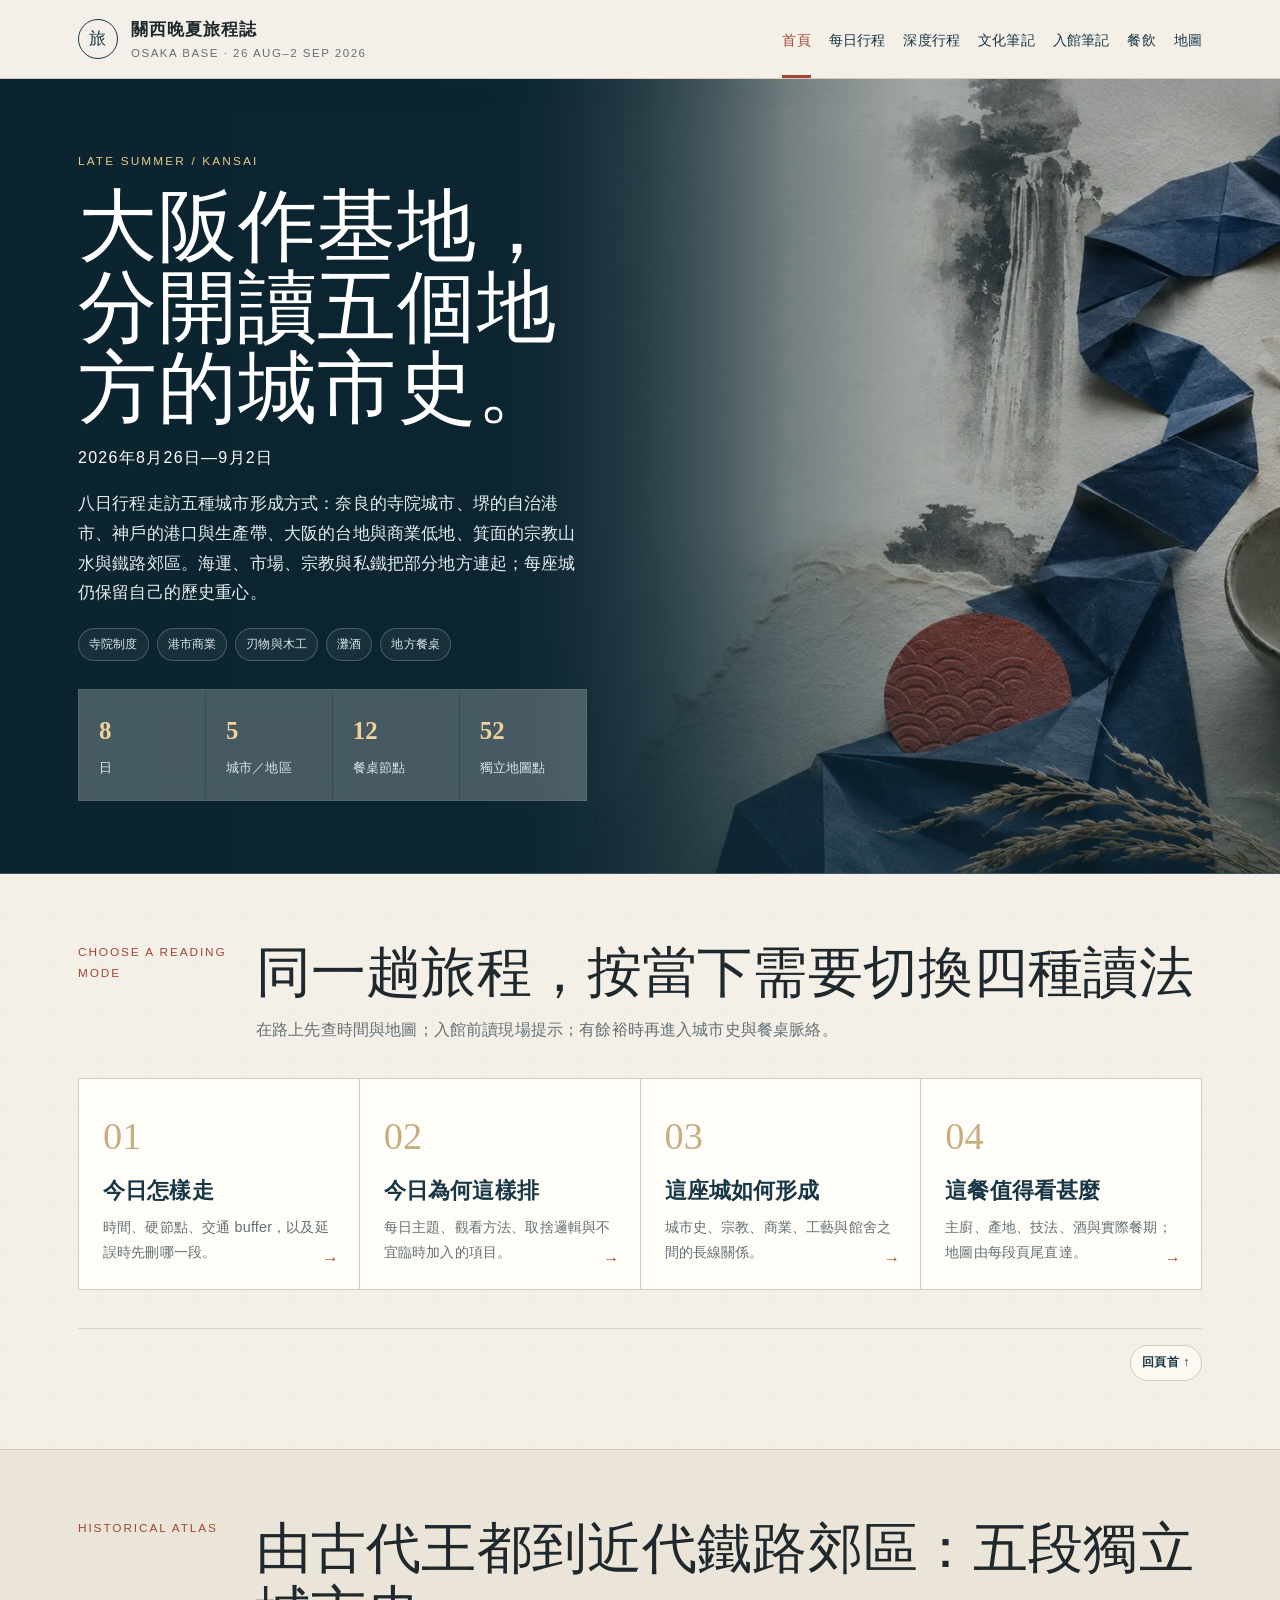
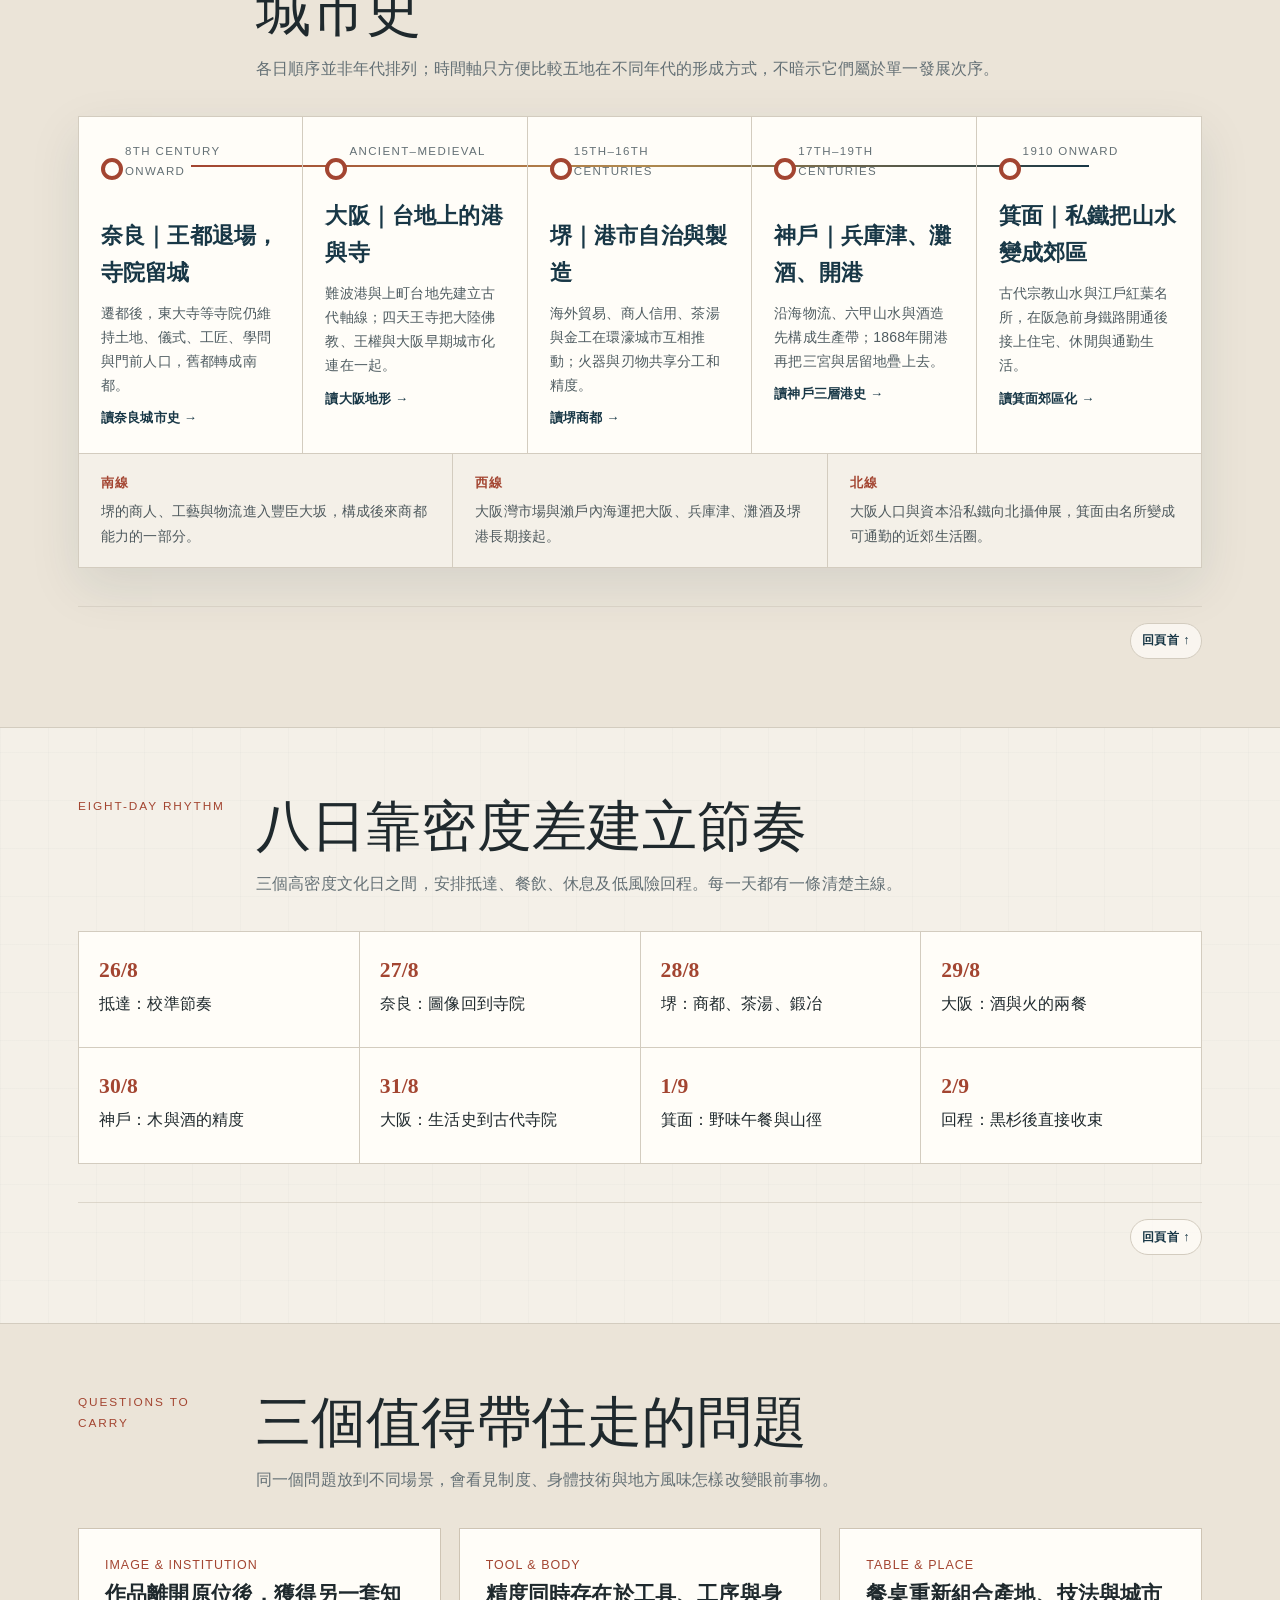
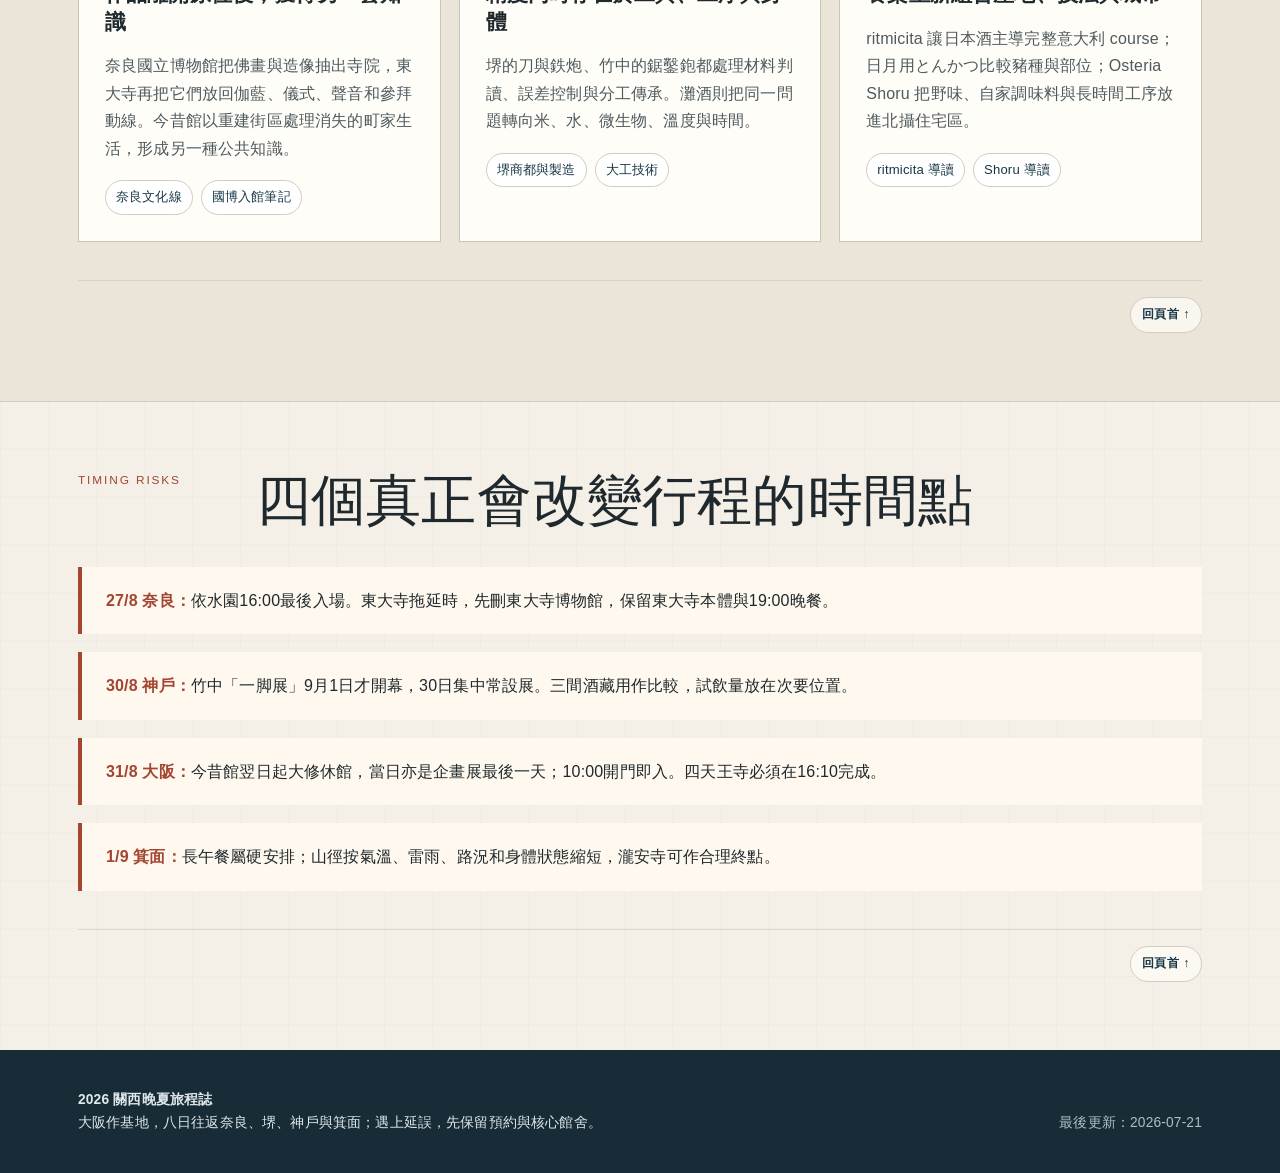
==== index.html @ 04b11076 "Add social preview and home screen icon [skip ci]" ====
<!doctype html>
<html lang="zh-Hant">
<head>
  <meta charset="utf-8">
  <meta name="viewport" content="width=device-width,initial-scale=1">
  <title>2026 關西晚夏旅程誌</title>
  <meta name="description" content="大阪作基地，分別閱讀奈良、堺、神戶、大阪與箕面的八日文化、入館與餐飲旅程誌。">
  <!-- social-meta:start -->
    <meta name="theme-color" content="#183746">
    <meta name="apple-mobile-web-app-title" content="關西晚夏">
    <meta name="apple-mobile-web-app-capable" content="yes">
    <link rel="apple-touch-icon" sizes="180x180" href="apple-touch-icon.png">
    <link rel="icon" type="image/png" href="apple-touch-icon.png">
    <link rel="manifest" href="manifest.webmanifest">
    <link rel="canonical" href="https://davetwchiu.github.io/kansai-late-summer-2026/">
    <meta property="og:type" content="website">
    <meta property="og:locale" content="zh_HK">
    <meta property="og:site_name" content="關西晚夏旅程誌">
    <meta property="og:title" content="2026 關西晚夏旅程誌">
    <meta property="og:description" content="大阪作基地，分別閱讀奈良、堺、神戶、大阪與箕面的八日文化、入館與餐飲旅程誌。">
    <meta property="og:url" content="https://davetwchiu.github.io/kansai-late-summer-2026/">
    <meta property="og:image" content="https://davetwchiu.github.io/kansai-late-summer-2026/assets/images/social-preview.png">
    <meta property="og:image:type" content="image/png">
    <meta property="og:image:width" content="1200">
    <meta property="og:image:height" content="630">
    <meta property="og:image:alt" content="2026 關西晚夏旅程誌">
    <meta name="twitter:card" content="summary_large_image">
    <meta name="twitter:title" content="2026 關西晚夏旅程誌">
    <meta name="twitter:description" content="大阪作基地，分別閱讀奈良、堺、神戶、大阪與箕面的八日文化、入館與餐飲旅程誌。">
    <meta name="twitter:image" content="https://davetwchiu.github.io/kansai-late-summer-2026/assets/images/social-preview.png">
    <!-- social-meta:end -->
  <link rel="stylesheet" href="assets/style.css">
  <script defer src="assets/site.js"></script>
</head>
<body>
<a class="skip-link" href="#main">跳到主要內容</a>
<header class="site-header"><div class="wrap header-row">
  <a class="brand" href="index.html"><span class="brand-mark">旅</span><span class="brand-copy"><strong>關西晚夏旅程誌</strong><span>Osaka base · 26 Aug–2 Sep 2026</span></span></a>
  <button class="nav-toggle" type="button" aria-expanded="false" aria-controls="primary-nav">選單</button>
  <nav id="primary-nav" class="nav" aria-label="主要導覽"><a aria-current="page" href="index.html">首頁</a><a href="daily.html">每日行程</a><a href="deep-itinerary.html">深度行程</a><a href="culture.html">文化筆記</a><a href="museums.html">入館筆記</a><a href="food.html">餐飲</a><a href="maps.html">地圖</a></nav>
</div></header>
<main id="main">
  <section class="hero">
    <figure class="hero-visual" aria-hidden="true"><img src="assets/images/hero-kansai-editorial.webp" alt=""></figure>
    <div class="wrap hero-grid"><div class="hero-copy">
      <div class="eyebrow">Late summer / Kansai</div>
      <h1>大阪作基地，<br>分開讀五個地方的城市史。</h1>
      <p class="date">2026年8月26日—9月2日</p>
      <p class="lede">八日行程走訪五種城市形成方式：奈良的寺院城市、堺的自治港市、神戶的港口與生產帶、大阪的台地與商業低地、箕面的宗教山水與鐵路郊區。海運、市場、宗教與私鐵把部分地方連起；每座城仍保留自己的歷史重心。</p>
      <div class="hero-route-note" aria-label="旅程主題"><span>寺院制度</span><span>港市商業</span><span>刃物與木工</span><span>灘酒</span><span>地方餐桌</span></div>
      <div class="stat-row"><div class="stat"><strong>8</strong><span>日</span></div><div class="stat"><strong>5</strong><span>城市／地區</span></div><div class="stat"><strong>12</strong><span>餐桌節點</span></div><div class="stat"><strong>52</strong><span>獨立地圖點</span></div></div>
    </div><div aria-hidden="true"></div></div>
  </section>

  <section class="section"><div class="wrap">
    <div class="section-heading"><div class="label">Choose a reading mode</div><div><h2>同一趟旅程，按當下需要切換四種讀法</h2><p>在路上先查時間與地圖；入館前讀現場提示；有餘裕時再進入城市史與餐桌脈絡。</p></div></div>
    <nav class="mode-nav" aria-label="網站使用模式">
      <a class="mode-card" href="daily.html"><span class="mode-no">01</span><strong>今日怎樣走</strong><span>時間、硬節點、交通 buffer，以及延誤時先刪哪一段。</span></a>
      <a class="mode-card" href="deep-itinerary.html"><span class="mode-no">02</span><strong>今日為何這樣排</strong><span>每日主題、觀看方法、取捨邏輯與不宜臨時加入的項目。</span></a>
      <a class="mode-card" href="culture.html"><span class="mode-no">03</span><strong>這座城如何形成</strong><span>城市史、宗教、商業、工藝與館舍之間的長線關係。</span></a>
      <a class="mode-card" href="food.html"><span class="mode-no">04</span><strong>這餐值得看甚麼</strong><span>主廚、產地、技法、酒與實際餐期；地圖由每段頁尾直達。</span></a>
    </nav>
  </div></section>

  <section class="section alt"><div class="wrap">
    <div class="section-heading"><div class="label">Historical atlas</div><div><h2>由古代王都到近代鐵路郊區：五段獨立城市史</h2><p>各日順序並非年代排列；時間軸只方便比較五地在不同年代的形成方式，不暗示它們屬於單一發展次序。</p></div></div>
    <div class="time-atlas">
      <div class="atlas-track">
        <article class="atlas-era"><div class="era-date">8th century onward</div><h3>奈良｜王都退場，寺院留城</h3><p>遷都後，東大寺等寺院仍維持土地、儀式、工匠、學問與門前人口，舊都轉成南都。</p><a href="culture.html#nara">讀奈良城市史 →</a></article>
        <article class="atlas-era"><div class="era-date">Ancient–medieval</div><h3>大阪｜台地上的港與寺</h3><p>難波港與上町台地先建立古代軸線；四天王寺把大陸佛教、王權與大阪早期城市化連在一起。</p><a href="culture.html#osaka">讀大阪地形 →</a></article>
        <article class="atlas-era"><div class="era-date">15th–16th centuries</div><h3>堺｜港市自治與製造</h3><p>海外貿易、商人信用、茶湯與金工在環濠城市互相推動；火器與刃物共享分工和精度。</p><a href="culture.html#sakai">讀堺商都 →</a></article>
        <article class="atlas-era"><div class="era-date">17th–19th centuries</div><h3>神戶｜兵庫津、灘酒、開港</h3><p>沿海物流、六甲山水與酒造先構成生產帶；1868年開港再把三宮與居留地疊上去。</p><a href="culture.html#kobe">讀神戶三層港史 →</a></article>
        <article class="atlas-era"><div class="era-date">1910 onward</div><h3>箕面｜私鐵把山水變成郊區</h3><p>古代宗教山水與江戶紅葉名所，在阪急前身鐵路開通後接上住宅、休閒與通勤生活。</p><a href="culture.html#minoh">讀箕面郊區化 →</a></article>
      </div>
      <div class="journey-bridge"><div><strong>南線</strong><span>堺的商人、工藝與物流進入豐臣大坂，構成後來商都能力的一部分。</span></div><div><strong>西線</strong><span>大阪灣市場與瀨戶內海運把大阪、兵庫津、灘酒及堺港長期接起。</span></div><div><strong>北線</strong><span>大阪人口與資本沿私鐵向北攝伸展，箕面由名所變成可通勤的近郊生活圈。</span></div></div>
    </div>
  </div></section>

  <section class="section"><div class="wrap">
    <div class="section-heading"><div class="label">Eight-day rhythm</div><div><h2>八日靠密度差建立節奏</h2><p>三個高密度文化日之間，安排抵達、餐飲、休息及低風險回程。每一天都有一條清楚主線。</p></div></div>
    <div class="storyline">
      <a href="deep-itinerary.html#arrival"><strong>26/8</strong><span>抵達：校準節奏</span></a>
      <a href="deep-itinerary.html#nara"><strong>27/8</strong><span>奈良：圖像回到寺院</span></a>
      <a href="deep-itinerary.html#sakai"><strong>28/8</strong><span>堺：商都、茶湯、鍛冶</span></a>
      <a href="deep-itinerary.html#food-day"><strong>29/8</strong><span>大阪：酒與火的兩餐</span></a>
      <a href="deep-itinerary.html#kobe"><strong>30/8</strong><span>神戶：木與酒的精度</span></a>
      <a href="deep-itinerary.html#osaka"><strong>31/8</strong><span>大阪：生活史到古代寺院</span></a>
      <a href="deep-itinerary.html#minoh"><strong>1/9</strong><span>箕面：野味午餐與山徑</span></a>
      <a href="deep-itinerary.html#departure"><strong>2/9</strong><span>回程：黒杉後直接收束</span></a>
    </div>
  </div></section>

  <section class="section alt"><div class="wrap"><div class="section-heading"><div class="label">Questions to carry</div><div><h2>三個值得帶住走的問題</h2><p>同一個問題放到不同場景，會看見制度、身體技術與地方風味怎樣改變眼前事物。</p></div></div><div class="grid-3">
    <article class="card"><div class="meta">Image & institution</div><h3>作品離開原位後，獲得另一套知識</h3><p>奈良國立博物館把佛畫與造像抽出寺院，東大寺再把它們放回伽藍、儀式、聲音和參拜動線。今昔館以重建街區處理消失的町家生活，形成另一種公共知識。</p><div class="contextual-links"><a href="culture.html#nara">奈良文化線</a><a href="museums.html#nara-museum">國博入館筆記</a></div></article>
    <article class="card"><div class="meta">Tool & body</div><h3>精度同時存在於工具、工序與身體</h3><p>堺的刀與鉄炮、竹中的鋸鑿鉋都處理材料判讀、誤差控制與分工傳承。灘酒則把同一問題轉向米、水、微生物、溫度與時間。</p><div class="contextual-links"><a href="culture.html#sakai">堺商都與製造</a><a href="culture.html#carpentry">大工技術</a></div></article>
    <article class="card"><div class="meta">Table & place</div><h3>餐桌重新組合產地、技法與城市</h3><p>ritmicita 讓日本酒主導完整意大利 course；日月用とんかつ比較豬種與部位；Osteria Shoru 把野味、自家調味料與長時間工序放進北攝住宅區。</p><div class="contextual-links"><a href="food.html#ritmicita">ritmicita 導讀</a><a href="food.html#shoru">Shoru 導讀</a></div></article>
  </div></div></section>

  <section class="section"><div class="wrap"><div class="section-heading"><div class="label">Timing risks</div><div><h2>四個真正會改變行程的時間點</h2></div></div>
    <div class="notice"><strong>27/8 奈良：</strong>依水園16:00最後入場。東大寺拖延時，先刪東大寺博物館，保留東大寺本體與19:00晚餐。</div>
    <div class="notice"><strong>30/8 神戶：</strong>竹中「一脚展」9月1日才開幕，30日集中常設展。三間酒藏用作比較，試飲量放在次要位置。</div>
    <div class="notice"><strong>31/8 大阪：</strong>今昔館翌日起大修休館，當日亦是企畫展最後一天；10:00開門即入。四天王寺必須在16:10完成。</div>
    <div class="notice"><strong>1/9 箕面：</strong>長午餐屬硬安排；山徑按氣溫、雷雨、路況和身體狀態縮短，瀧安寺可作合理終點。</div>
  </div></section>
</main>
<footer class="footer"><div class="wrap footer-grid"><div><strong>2026 關西晚夏旅程誌</strong><br>大阪作基地，八日往返奈良、堺、神戶與箕面；遇上延誤，先保留預約與核心館舍。</div><div class="updated">最後更新：2026-07-21</div></div></footer>
<nav class="mobile-tools" aria-label="手機捷徑"><a href="daily.html">每日</a><a href="deep-itinerary.html">深度</a><a href="maps.html">地圖</a><a href="food.html">餐飲</a></nav>
</body>
</html>
---- assets/style.css ----
:root{
  --paper:#f4f0e8;
  --paper-2:#ebe4d8;
  --card:#fffdf8;
  --ink:#1f292d;
  --muted:#647075;
  --line:#d3ccbf;
  --navy:#183746;
  --navy-2:#28566a;
  --vermilion:#a34531;
  --gold:#b28b4f;
  --sage:#657964;
  --shadow:0 18px 48px rgba(24,55,70,.10);
  --max:1180px;
  --serif:Georgia,"Noto Serif TC","Source Han Serif TC","Songti TC",serif;
  --sans:"Noto Sans TC","Source Han Sans TC","PingFang TC","Microsoft JhengHei",sans-serif;
}
*{box-sizing:border-box}
html{scroll-behavior:smooth}
body{margin:0;background:var(--paper);color:var(--ink);font-family:var(--sans);line-height:1.72;letter-spacing:.01em}
body::before{content:"";position:fixed;inset:0;pointer-events:none;opacity:.22;background-image:linear-gradient(rgba(24,55,70,.035) 1px,transparent 1px),linear-gradient(90deg,rgba(24,55,70,.035) 1px,transparent 1px);background-size:48px 48px;mask-image:linear-gradient(to bottom,black,transparent 72%)}
a{color:var(--navy);text-decoration-thickness:.07em;text-underline-offset:.22em}
a:hover{color:var(--vermilion)}
img,svg{max-width:100%;display:block}
button,input,select{font:inherit}
.wrap{max-width:var(--max);margin:0 auto;padding:0 28px}
.skip-link{position:absolute;left:-9999px;top:0}.skip-link:focus{left:16px;top:16px;background:white;padding:10px 14px;z-index:1000;border:2px solid var(--navy)}
.site-header{position:sticky;top:0;z-index:50;background:rgba(244,240,232,.94);backdrop-filter:blur(14px);border-bottom:1px solid var(--line)}
.header-row{min-height:78px;display:flex;align-items:center;justify-content:space-between;gap:24px}
.brand{display:flex;align-items:center;gap:13px;text-decoration:none;color:var(--ink)}
.brand-mark{width:40px;height:40px;border:1px solid var(--navy);border-radius:50%;display:grid;place-items:center;color:var(--navy);font-family:var(--serif);font-size:1.05rem}
.brand-copy strong{display:block;font-family:var(--serif);font-size:1.06rem;letter-spacing:.06em}.brand-copy span{display:block;font-size:.72rem;color:var(--muted);letter-spacing:.13em;text-transform:uppercase}
.nav-toggle{display:none;border:1px solid var(--line);background:var(--card);padding:8px 11px;border-radius:999px;color:var(--navy)}
.nav{display:flex;align-items:center;gap:18px;font-size:.9rem}.nav a{text-decoration:none;padding:28px 0 22px;border-bottom:3px solid transparent}.nav a[aria-current="page"]{color:var(--vermilion);border-color:var(--vermilion)}
.hero{position:relative;overflow:hidden;background:linear-gradient(125deg,var(--navy),var(--navy-2));color:white;border-bottom:1px solid rgba(255,255,255,.18)}
.hero-grid{display:grid;grid-template-columns:minmax(0,1.1fr) minmax(380px,.9fr);gap:42px;align-items:center;min-height:580px;padding-top:72px;padding-bottom:72px}
.eyebrow{font-size:.74rem;letter-spacing:.18em;text-transform:uppercase;color:#e7c88c}.hero h1,.page-hero h1{font-family:var(--serif);font-size:clamp(3.4rem,7.5vw,6.8rem);font-weight:500;line-height:1.02;letter-spacing:.01em;margin:.18em 0}.hero .lede{max-width:710px;font-size:1.1rem;color:#e6eef1}.hero .date{font-size:1rem;color:white;letter-spacing:.08em}.hero-art{position:relative;min-height:430px}.hero-art svg{width:100%;height:100%;filter:drop-shadow(0 26px 28px rgba(0,0,0,.15))}.hero-note{position:absolute;right:8px;bottom:4px;color:#dce7ea;font-size:.78rem;letter-spacing:.08em}
.page-hero{background:linear-gradient(120deg,var(--navy),#244b5c);color:white;padding:78px 0 58px;position:relative;overflow:hidden}.page-hero::after{content:"";position:absolute;width:520px;height:520px;border:1px solid rgba(255,255,255,.12);border-radius:50%;right:-190px;top:-310px;box-shadow:0 0 0 78px rgba(255,255,255,.035),0 0 0 160px rgba(255,255,255,.018)}.page-hero h1{font-size:clamp(3rem,6vw,5.4rem)}.page-hero p{max-width:760px;color:#e5edef;font-size:1.08rem}
.section{padding:68px 0;position:relative}.section+.section{border-top:1px solid var(--line)}.section.alt{background:var(--paper-2)}
.back-to-top{display:flex;justify-content:flex-end;margin:38px 0 0;padding-top:16px;border-top:1px solid rgba(211,204,191,.72)}.back-to-top a{display:inline-flex;align-items:center;min-height:36px;padding:5px 11px;border:1px solid var(--line);border-radius:999px;background:rgba(255,253,248,.72);font-size:.78rem;font-weight:700;letter-spacing:.04em;text-decoration:none}.back-to-top a:hover{background:var(--navy);border-color:var(--navy);color:#fff}
.section-heading{display:grid;grid-template-columns:150px 1fr;gap:28px;align-items:start;margin-bottom:34px}.section-heading .label{color:var(--vermilion);font-size:.74rem;letter-spacing:.16em;text-transform:uppercase}.section-heading h2{font-family:var(--serif);font-weight:500;font-size:clamp(2rem,4.3vw,3.5rem);line-height:1.14;margin:0}.section-heading p{max-width:760px;margin:.7em 0 0;color:var(--muted)}
.grid-3{display:grid;grid-template-columns:repeat(3,1fr);gap:18px}.grid-2{display:grid;grid-template-columns:repeat(2,1fr);gap:18px}
.card{background:var(--card);border:1px solid var(--line);padding:26px;box-shadow:0 1px 0 rgba(255,255,255,.7) inset}.card h3{font-family:var(--serif);font-size:1.34rem;font-weight:600;line-height:1.3;margin:.2em 0 .55em}.card p{color:#4e5a5e}.meta{font-size:.78rem;color:var(--vermilion);letter-spacing:.08em;text-transform:uppercase}.more{display:inline-flex;align-items:center;gap:8px;margin-top:8px;font-weight:700;text-decoration:none}.more::after{content:"→"}
.stat-row{display:grid;grid-template-columns:repeat(4,1fr);gap:1px;background:var(--line);border:1px solid var(--line);margin-top:28px}.stat{background:var(--card);padding:20px}.stat strong{display:block;font-family:var(--serif);font-size:1.55rem;color:var(--navy)}.stat span{font-size:.82rem;color:var(--muted)}
.notice{border-left:4px solid var(--vermilion);background:#fff8ee;padding:20px 24px;margin:18px 0}.notice strong{color:var(--vermilion)}.notice.sage{border-color:var(--sage);background:#f2f6ef}.notice.sage strong{color:var(--sage)}
.route-board{background:rgba(255,255,255,.08);border:1px solid rgba(255,255,255,.17);border-radius:24px;padding:22px}.route-board .route-date{display:flex;align-items:center;justify-content:space-between;color:#d9e6e9;font-size:.84rem}.route-line{position:relative;margin:28px 10px 8px;padding-left:28px}.route-line::before{content:"";position:absolute;left:7px;top:7px;bottom:10px;width:2px;background:linear-gradient(#e7c88c,#dfeaed)}.route-stop{position:relative;padding:0 0 22px 18px}.route-stop::before{content:"";position:absolute;left:-27px;top:.42em;width:11px;height:11px;border-radius:50%;background:#e7c88c;border:3px solid var(--navy-2)}.route-stop strong{display:block;font-size:.96rem}.route-stop span{font-size:.78rem;color:#d6e2e6}
.quick-nav{display:flex;flex-wrap:wrap;gap:10px;margin:28px 0}.quick-nav a{border:1px solid var(--line);background:var(--card);padding:7px 12px;border-radius:999px;text-decoration:none;font-size:.86rem}
.timeline{display:grid;gap:18px}.day-card{scroll-margin-top:110px;display:grid;grid-template-columns:132px minmax(0,1fr) 250px;gap:24px;background:var(--card);border:1px solid var(--line);padding:26px}.datebox{font-family:var(--serif);font-size:1.62rem;color:var(--navy);line-height:1.16}.datebox small{font-family:var(--sans);font-size:.73rem;color:var(--muted);letter-spacing:.12em;text-transform:uppercase}.day-card h2{font-family:var(--serif);font-size:1.45rem;margin:0 0 6px}.day-card .summary{color:var(--muted);margin:0 0 15px}.schedule{width:100%;border-collapse:collapse}.schedule td{padding:8px 0;border-bottom:1px solid #e5dfd4;vertical-align:top}.schedule tr:last-child td{border-bottom:0}.schedule td:first-child{width:110px;font-weight:700;color:var(--navy);white-space:nowrap}.day-aside{border-left:1px solid var(--line);padding-left:22px;font-size:.9rem;color:var(--muted)}.day-aside h3{font-size:.93rem;color:var(--ink);margin:0 0 7px}.day-aside ul{margin:0;padding-left:1.15rem}.chip{display:inline-block;border:1px solid var(--line);background:white;padding:3px 9px;border-radius:999px;font-size:.76rem;margin:2px 4px 2px 0}.chip.core{border-color:#9ab0ba;color:var(--navy)}.chip.cut{border-color:#d7b4a8;color:var(--vermilion)}.chip.food{border-color:#cdb98e;color:#7a5b25}
.schedule .context-link{font-weight:650;text-decoration-color:rgba(27,65,80,.38);text-decoration-thickness:.08em}.schedule .context-link::after{display:inline-block;margin-left:.35em;color:var(--muted);font-size:.72em;text-decoration:none}.schedule .museum-link::after{content:"入館"}.schedule .food-link::after{content:"餐飲"}.schedule .culture-link::after{content:"文化"}.schedule .map-link::after{content:"地圖"}.schedule .context-link:hover{color:var(--vermilion);text-decoration-color:currentColor}
.essay{max-width:930px;margin:0 auto 58px;scroll-margin-top:110px}.essay .kicker{color:var(--vermilion);font-size:.77rem;letter-spacing:.14em;text-transform:uppercase}.essay h2{font-family:var(--serif);font-size:clamp(2rem,4vw,3.15rem);line-height:1.2;font-weight:500;margin:.2em 0 .55em}.essay h3{font-size:1.1rem;margin:1.8em 0 .4em}.essay p{font-size:1.01rem}.pullquote{font-family:var(--serif);font-size:1.55rem;line-height:1.5;color:var(--navy);border-left:3px solid var(--gold);padding-left:20px;margin:30px 0}
.museum-grid{display:grid;grid-template-columns:repeat(2,1fr);gap:18px}.museum-card{scroll-margin-top:110px;background:var(--card);border:1px solid var(--line);padding:26px}.museum-card h2{font-family:var(--serif);font-size:1.5rem;margin:.15em 0 .35em}.museum-card .hours{font-size:.83rem;color:var(--muted);border-top:1px solid var(--line);padding-top:13px;margin-top:16px}.focus-list{display:grid;grid-template-columns:90px 1fr;gap:8px 16px;margin-top:16px}.focus-list dt{font-weight:700;color:var(--navy)}.focus-list dd{margin:0;color:#4e595d}.source-links{margin-top:16px;font-size:.84rem}.source-links a{margin-right:12px}
.table-wrap{overflow-x:auto}.table{width:100%;border-collapse:collapse;background:var(--card);border:1px solid var(--line);min-width:780px}.table th,.table td{text-align:left;vertical-align:top;padding:14px 16px;border-bottom:1px solid var(--line)}.table th{background:#e9e3d8;color:var(--navy);font-size:.86rem}.table tr:last-child td{border-bottom:0}.table td:first-child{white-space:nowrap}
.food-card{display:grid;grid-template-columns:150px minmax(0,1fr) 250px;gap:24px;background:var(--card);border:1px solid var(--line);padding:24px;scroll-margin-top:110px}.food-card+.food-card{margin-top:14px}.food-time{font-family:var(--serif);font-size:1.28rem;color:var(--navy)}.food-card h2{font-family:var(--serif);font-size:1.4rem;margin:0 0 6px}.food-card .address{font-size:.86rem;color:var(--muted)}.food-note{font-size:.9rem;color:var(--muted);border-left:1px solid var(--line);padding-left:20px}
.map-grid{display:grid;grid-template-columns:repeat(2,1fr);gap:18px}.map-card{background:var(--card);border:1px solid var(--line);padding:24px;scroll-margin-top:110px}.map-card h2{font-family:var(--serif);font-size:1.45rem;margin:.1em 0 .5em}.route-steps{counter-reset:step;list-style:none;padding:0;margin:20px 0}.route-steps li{counter-increment:step;position:relative;padding:0 0 18px 40px}.route-steps li::before{content:counter(step);position:absolute;left:0;top:0;width:25px;height:25px;border-radius:50%;background:var(--navy);color:white;display:grid;place-items:center;font-size:.75rem}.route-steps li:not(:last-child)::after{content:"";position:absolute;left:12px;top:25px;bottom:0;border-left:1px dashed var(--gold)}.map-actions{display:flex;flex-wrap:wrap;gap:8px}.button{display:inline-flex;align-items:center;justify-content:center;gap:8px;border:1px solid var(--navy);background:var(--navy);color:white!important;text-decoration:none;padding:9px 13px;border-radius:999px;font-size:.84rem;font-weight:700}.button.secondary{background:transparent;color:var(--navy)!important}.button:hover{background:var(--vermilion);border-color:var(--vermilion);color:white!important}
.checklist{display:grid;grid-template-columns:repeat(3,1fr);gap:14px}.check-item{background:var(--card);border:1px solid var(--line);padding:18px}.check-item strong{display:block;color:var(--navy)}
.footer{background:#172c37;color:#dfe8eb;padding:38px 0;font-size:.86rem}.footer-grid{display:flex;justify-content:space-between;gap:24px;align-items:flex-end}.footer a{color:white}.footer .updated{color:#aebfc5}
.mobile-tools{display:none}
@media(max-width:980px){.hero-grid{grid-template-columns:1fr;min-height:0}.hero-art{min-height:300px}.grid-3,.museum-grid,.map-grid{grid-template-columns:1fr}.day-card,.food-card{grid-template-columns:115px 1fr}.day-aside,.food-note{grid-column:2;border-left:0;border-top:1px solid var(--line);padding:15px 0 0}.stat-row{grid-template-columns:repeat(2,1fr)}}
@media(max-width:760px){.wrap{padding:0 19px}.header-row{min-height:68px}.nav-toggle{display:block}.nav{display:none;position:absolute;left:0;right:0;top:68px;background:var(--paper);border-bottom:1px solid var(--line);padding:14px 19px;box-shadow:var(--shadow)}.nav.open{display:grid;grid-template-columns:repeat(2,1fr);gap:6px 16px}.nav a{padding:8px 0;border-bottom:1px solid var(--line)}.brand-copy span{display:none}.hero-grid{padding-top:54px;padding-bottom:54px}.hero h1,.page-hero h1{font-size:clamp(2.8rem,15vw,4.5rem)}.page-hero{padding:58px 0 42px}.section{padding:50px 0}.section-heading{grid-template-columns:1fr;gap:8px}.grid-2,.checklist{grid-template-columns:1fr}.day-card,.food-card{grid-template-columns:1fr;padding:21px}.day-aside,.food-note{grid-column:auto}.schedule td:first-child{width:92px}.focus-list{grid-template-columns:74px 1fr}.footer-grid{display:block}.mobile-tools{display:flex;position:fixed;left:12px;right:12px;bottom:12px;z-index:40;background:rgba(255,253,248,.95);backdrop-filter:blur(10px);border:1px solid var(--line);border-radius:999px;box-shadow:var(--shadow);overflow:hidden}.mobile-tools a{flex:1;text-align:center;padding:10px 4px;text-decoration:none;font-size:.75rem}.footer{padding-bottom:82px}}
@media print{.site-header,.mobile-tools,.map-actions,.footer{display:none}.hero,.page-hero{background:white;color:black;padding:20px 0}.hero .lede,.page-hero p{color:black}.section{padding:28px 0}.card,.day-card,.museum-card,.food-card,.map-card{break-inside:avoid;box-shadow:none}.wrap{max-width:none}}
@media print{.back-to-top{display:none}}

/* Content-depth system */
.slim-section{padding:28px 0 0}.slim-section+.section{border-top:0}
.connect-grid{display:grid;grid-template-columns:repeat(4,1fr);gap:14px}.connect-card{background:var(--card);border:1px solid var(--line);padding:24px;position:relative}.connect-card>span{font-family:var(--serif);font-size:2.2rem;color:#c8b692}.connect-card h3{font-family:var(--serif);font-size:1.35rem;margin:.2rem 0}.connect-card p{color:var(--muted)}.connect-card a{font-weight:700;text-decoration:none}
.storyline{display:grid;grid-template-columns:repeat(4,1fr);border:1px solid var(--line);background:var(--line);gap:1px}.storyline a{background:var(--card);padding:20px;text-decoration:none;min-height:115px}.storyline strong{display:block;font-family:var(--serif);font-size:1.35rem;color:var(--vermilion)}.storyline span{color:var(--ink)}
.contextual-links,.day-links{display:flex;flex-wrap:wrap;gap:8px;margin-top:18px}.contextual-links a,.day-links a{display:inline-flex;border:1px solid var(--line);background:#fff;padding:5px 10px;border-radius:999px;text-decoration:none;font-size:.82rem}.day-links{margin-top:12px}.day-links a:first-child{background:var(--navy);border-color:var(--navy);color:#fff}
.deep-day{padding:70px 0;border-top:1px solid var(--line);scroll-margin-top:100px}.deep-day.alt{background:var(--paper-2)}.deep-day>.wrap{display:grid;grid-template-columns:150px minmax(0,900px);gap:44px}.deep-day aside{border-right:1px solid var(--line);padding-right:22px}.deep-date{font-family:var(--serif);font-size:2rem;color:var(--navy)}.deep-place{color:var(--vermilion);margin:.3rem 0 1rem}.deep-day article h2{font-family:var(--serif);font-size:clamp(2rem,4vw,3.1rem);line-height:1.15;font-weight:500;margin:.15em 0 .65em}.deep-day article p{font-size:1.02rem}.interpret-box{background:#fff8ee;border-left:4px solid var(--vermilion);padding:18px 22px;margin:26px 0}.decision-grid{display:grid;grid-template-columns:repeat(3,1fr);gap:1px;background:var(--line);border:1px solid var(--line);margin:26px 0}.decision-grid>div{background:var(--card);padding:16px}.decision-grid strong,.decision-grid span{display:block}.decision-grid strong{color:var(--vermilion);font-size:.8rem;text-transform:uppercase;letter-spacing:.08em}.decision-grid span{margin-top:6px}
.culture-depth{padding-bottom:46px;border-bottom:1px solid var(--line)}.culture-depth:last-child{border-bottom:0}.culture-depth h3{font-family:var(--serif);font-size:1.35rem;color:var(--navy)}
.museum-feature{scroll-margin-top:100px;background:var(--card);border:1px solid var(--line);padding:30px;margin:0 0 22px}.museum-head{display:grid;grid-template-columns:minmax(0,1fr) 270px;gap:30px;align-items:start}.museum-head h2{font-family:var(--serif);font-size:2.25rem;margin:.15em 0 .3em}.museum-role{border-left:3px solid var(--gold);padding-left:18px}.museum-role strong,.museum-role span{display:block}.museum-role strong{color:var(--vermilion);font-size:.78rem;text-transform:uppercase;letter-spacing:.1em}.museum-role span{margin-top:6px}.visit-script{display:grid;grid-template-columns:repeat(3,1fr);gap:16px;margin:26px 0}.visit-script section{background:var(--paper);border:1px solid var(--line);padding:18px}.visit-script h3{font-family:var(--serif);font-size:1.15rem;margin:0 0 .5em}.visit-script p{font-size:.93rem;color:#4e595d}.compare-table{display:grid;grid-template-columns:repeat(3,1fr);gap:1px;background:var(--line);border:1px solid var(--line);margin:24px 0}.compare-table>div{background:var(--paper);padding:20px}.compare-table strong,.compare-table span,.compare-table a{display:block}.compare-table strong{font-family:var(--serif);font-size:1.3rem}.compare-table span{margin:8px 0;color:#4e595d}.compact-grid{margin:22px 0}
.orientation-grid{display:grid;grid-template-columns:repeat(3,1fr);gap:1px;background:var(--line);border:1px solid var(--line);margin:26px 0}.orientation-grid>div{background:#fffaf1;padding:20px}.orientation-grid strong{display:block;color:var(--vermilion);font-size:.8rem;letter-spacing:.08em}.orientation-grid p{margin:.55em 0 0;font-size:.93rem;color:#455257}.brewery-deep-grid{display:grid;grid-template-columns:repeat(3,1fr);gap:14px;margin:26px 0}.brewery-deep-grid>div{background:var(--paper);border:1px solid var(--line);padding:22px}.brewery-deep-grid h3{font-family:var(--serif);font-size:1.35rem;line-height:1.3;margin:.3em 0 .55em}.brewery-deep-grid p{font-size:.92rem;color:#4e595d}.brewery-deep-grid a{font-size:.84rem;font-weight:700}.source-links{font-size:.85rem}
.meal-functions{display:grid;grid-template-columns:repeat(4,1fr);gap:1px;background:var(--line);border:1px solid var(--line);margin-bottom:26px}.meal-functions>div{background:var(--card);padding:20px}.meal-functions strong,.meal-functions span{display:block}.meal-functions strong{font-family:var(--serif);font-size:1.25rem;color:var(--navy)}.meal-functions span{font-size:.9rem;color:var(--muted);margin-top:5px}.food-feature{display:grid;grid-template-columns:90px minmax(0,1fr);gap:26px;background:var(--card);border:1px solid var(--line);padding:30px;margin:24px 0;scroll-margin-top:100px}.food-index-num{font-family:var(--serif);font-size:2.8rem;color:#c8b692}.food-feature h2{font-family:var(--serif);font-size:2.35rem;margin:.15em 0}.table-reading{display:grid;grid-template-columns:130px 1fr;gap:18px;border-top:1px solid var(--line);border-bottom:1px solid var(--line);padding:18px 0;margin-top:22px}.table-reading strong{color:var(--vermilion)}.food-list-deep{margin-top:24px}.food-list-deep article{display:grid;grid-template-columns:150px minmax(0,1fr);gap:25px;background:var(--card);border:1px solid var(--line);padding:24px;margin-top:12px;scroll-margin-top:100px}.food-list-deep h2{font-family:var(--serif);font-size:1.55rem;margin:0 0 .4em}.food-list-deep p{margin:.45em 0}.food-list-deep .food-time{font-family:var(--serif);color:var(--navy);font-size:1.15rem}
@media(max-width:980px){.connect-grid,.storyline{grid-template-columns:repeat(2,1fr)}.deep-day>.wrap{grid-template-columns:110px 1fr;gap:24px}.visit-script,.compare-table,.meal-functions,.orientation-grid,.brewery-deep-grid{grid-template-columns:1fr 1fr}.museum-head{grid-template-columns:1fr}.museum-role{border-left:0;border-top:1px solid var(--line);padding:14px 0 0}.decision-grid{grid-template-columns:1fr}}
@media(max-width:720px){.connect-grid,.storyline,.visit-script,.compare-table,.meal-functions,.orientation-grid,.brewery-deep-grid{grid-template-columns:1fr}.deep-day>.wrap{display:block}.deep-day aside{border-right:0;border-bottom:1px solid var(--line);padding:0 0 14px;margin-bottom:22px;display:flex;align-items:center;gap:14px}.deep-date{font-size:1.5rem}.deep-place{margin:0}.museum-feature{padding:22px}.museum-head h2{font-size:1.85rem}.food-feature,.food-list-deep article{grid-template-columns:1fr}.food-index-num{font-size:2rem}.table-reading{grid-template-columns:1fr}.nav{gap:10px;font-size:.82rem}}

/* Editorial visual system v2 */
body{background-color:var(--paper);background-image:radial-gradient(circle at 15% 8%,rgba(178,139,79,.07),transparent 25rem),linear-gradient(rgba(24,55,70,.018) 1px,transparent 1px),linear-gradient(90deg,rgba(24,55,70,.018) 1px,transparent 1px);background-size:auto,48px 48px,48px 48px}
body::before{display:none}
.site-header{box-shadow:0 8px 30px rgba(24,55,70,.04)}
.hero{min-height:660px;background:#102f3d}
.hero::before{content:"";position:absolute;inset:0;background:linear-gradient(90deg,rgba(11,36,47,.98) 0%,rgba(11,36,47,.88) 42%,rgba(11,36,47,.15) 72%,rgba(11,36,47,.2) 100%);z-index:1}
.hero-grid{position:relative;z-index:2;grid-template-columns:minmax(0,.94fr) minmax(420px,1.06fr);min-height:660px}
.hero-copy{position:relative;z-index:2}
.hero-visual{position:absolute;inset:0 0 0 38%;margin:0;overflow:hidden}
.hero-visual img{width:100%;height:100%;object-fit:cover;object-position:center}
.hero-visual::after{content:"";position:absolute;inset:0;background:linear-gradient(90deg,#102f3d 0%,rgba(16,47,61,.25) 38%,rgba(16,47,61,.08) 100%),linear-gradient(0deg,rgba(16,47,61,.42),transparent 45%)}
.hero h1{font-size:clamp(3.35rem,6.2vw,6.4rem);max-width:820px}
.hero .lede{font-size:1.08rem;max-width:760px}
.hero .stat-row{max-width:710px;background:rgba(255,255,255,.18);border-color:rgba(255,255,255,.15)}
.hero .stat{background:rgba(255,255,255,.08);backdrop-filter:blur(8px)}
.hero .stat strong{color:#f1d29b}.hero .stat span{color:#dbe7e9}
.hero-route-note{display:flex;flex-wrap:wrap;gap:8px;margin-top:20px}.hero-route-note span{border:1px solid rgba(255,255,255,.22);border-radius:999px;padding:5px 10px;font-size:.76rem;color:#dce8ea;background:rgba(255,255,255,.05)}
.page-hero.has-art{min-height:390px;display:grid;align-items:end;background:#163746}
.page-hero.has-art::before{content:"";position:absolute;inset:0;background-image:linear-gradient(90deg,rgba(15,42,54,.98),rgba(15,42,54,.83) 48%,rgba(15,42,54,.18)),var(--page-art);background-size:cover;background-position:center;filter:saturate(.9)}
.page-hero.has-art::after{width:410px;height:410px;right:-100px;top:-240px;z-index:1}
.page-hero.has-art .wrap{position:relative;z-index:2;padding-top:82px;padding-bottom:58px}
.page-hero.has-art h1{margin-bottom:.16em}.page-hero.has-art p{max-width:760px}
.mode-nav{display:grid;grid-template-columns:repeat(4,1fr);gap:1px;background:var(--line);border:1px solid var(--line)}
.mode-card{background:var(--card);padding:24px;text-decoration:none;position:relative;min-height:170px;transition:transform .18s ease,background .18s ease}.mode-card:hover{background:#fff;transform:translateY(-3px);color:var(--ink)}.mode-card .mode-no{font-family:var(--serif);font-size:2.4rem;color:#c7ae82}.mode-card strong,.mode-card span{display:block}.mode-card strong{font-family:var(--serif);font-size:1.35rem;color:var(--navy);margin:.3rem 0}.mode-card span{font-size:.9rem;color:var(--muted)}.mode-card::after{content:"→";position:absolute;right:20px;bottom:16px;color:var(--vermilion)}
.time-atlas{border:1px solid var(--line);background:var(--card);box-shadow:var(--shadow);overflow:hidden}
.atlas-track{display:grid;grid-template-columns:repeat(5,1fr);position:relative}.atlas-track::before{content:"";position:absolute;left:10%;right:10%;top:48px;height:2px;background:linear-gradient(90deg,var(--vermilion),var(--gold),var(--navy))}
.atlas-era{position:relative;padding:25px 22px 22px;min-height:230px;border-right:1px solid var(--line)}.atlas-era:last-child{border-right:0}.atlas-era::before{content:"";position:absolute;top:41px;left:22px;width:14px;height:14px;border-radius:50%;background:var(--card);border:4px solid var(--vermilion)}.atlas-era .era-date{font-size:.72rem;letter-spacing:.12em;text-transform:uppercase;color:var(--muted);margin-left:24px}.atlas-era h3{font-family:var(--serif);font-size:1.36rem;color:var(--navy);margin:2.25rem 0 .5rem}.atlas-era p{font-size:.88rem;color:#4f5c61;margin:0}.atlas-era a{display:inline-block;margin-top:10px;font-size:.82rem;font-weight:700;text-decoration:none}
.journey-bridge{display:grid;grid-template-columns:1fr 1fr 1fr;gap:1px;background:var(--line);border-top:1px solid var(--line)}.journey-bridge div{background:var(--paper);padding:18px 22px}.journey-bridge strong{display:block;color:var(--vermilion);font-size:.82rem;text-transform:uppercase;letter-spacing:.08em}.journey-bridge span{display:block;margin-top:5px;color:#4e595d;font-size:.9rem}
.culture-map{display:grid;grid-template-columns:repeat(5,1fr);gap:12px;margin-top:28px}.culture-place{padding:22px;background:var(--card);border:1px solid var(--line);min-height:245px}.culture-place .place-era{font-size:.72rem;color:var(--vermilion);text-transform:uppercase;letter-spacing:.1em}.culture-place h3{font-family:var(--serif);font-size:1.5rem;margin:.3rem 0}.culture-place p{font-size:.88rem;color:var(--muted)}.culture-place a{font-weight:700;text-decoration:none;font-size:.84rem}
.regional-thesis{display:grid;grid-template-columns:1fr 1.35fr;gap:42px;align-items:start}.regional-thesis .thesis-lead{position:sticky;top:110px}.regional-thesis .thesis-lead h2{font-family:var(--serif);font-size:clamp(2.3rem,4.5vw,4.2rem);line-height:1.08;font-weight:500;margin:.15em 0 .45em}.regional-thesis .thesis-lead p{color:var(--muted)}
.history-spine{border-left:1px solid var(--gold);padding-left:34px}.history-layer{position:relative;padding:0 0 30px}.history-layer::before{content:"";position:absolute;width:13px;height:13px;border-radius:50%;border:3px solid var(--vermilion);background:var(--paper);left:-41px;top:.4rem}.history-layer .layer-date{font-size:.73rem;color:var(--vermilion);letter-spacing:.1em;text-transform:uppercase}.history-layer h3{font-family:var(--serif);font-size:1.5rem;color:var(--navy);margin:.2rem 0}.history-layer p{margin:.4rem 0;color:#4f5a5e}
.dining-atlas{display:grid;grid-template-columns:repeat(4,1fr);gap:12px;margin-top:24px}.dining-thread{background:var(--card);border:1px solid var(--line);padding:22px;min-height:250px;position:relative}.dining-thread::before{content:attr(data-thread);font-family:var(--serif);font-size:2.7rem;color:#cfba91}.dining-thread h3{font-family:var(--serif);font-size:1.4rem;margin:.1rem 0 .55rem}.dining-thread p{font-size:.88rem;color:var(--muted)}.dining-thread .thread-links{display:flex;flex-wrap:wrap;gap:6px}.dining-thread .thread-links a{font-size:.78rem;border:1px solid var(--line);border-radius:999px;padding:4px 8px;text-decoration:none;background:#fff}
.confidence-row{display:grid;grid-template-columns:repeat(3,1fr);gap:1px;background:var(--line);border:1px solid var(--line);margin:24px 0}.confidence-row>div{background:var(--paper);padding:18px}.confidence-row strong,.confidence-row span{display:block}.confidence-row strong{color:var(--navy)}.confidence-row span{font-size:.84rem;color:var(--muted);margin-top:4px}
.source-caveat{border:1px dashed var(--gold);background:#fffaf0;padding:16px 18px;margin:20px 0;font-size:.9rem}.source-caveat strong{color:var(--vermilion)}
.relation-guide{display:grid;grid-template-columns:repeat(3,1fr);gap:1px;margin:24px 0;background:var(--line);border:1px solid var(--line)}.relation-guide>div{background:var(--card);padding:17px 19px}.relation-guide strong{display:block;color:var(--navy);font-family:var(--serif);font-size:1.06rem}.relation-guide span{display:block;margin-top:5px;color:var(--muted);font-size:.84rem;line-height:1.55}
.section-heading p{font-size:1rem}.card,.connect-card,.food-feature,.museum-feature,.day-card,.map-card{border-color:#cec4b4}.food-feature{box-shadow:0 12px 30px rgba(24,55,70,.055)}
.service-japanese{margin-top:18px;padding:18px 20px;border-left:3px solid var(--vermilion);background:#f7f2e8}.service-japanese>strong{display:block;color:var(--navy);font-family:var(--serif);font-size:1.08rem;margin-bottom:8px}.service-japanese dl,.service-japanese dl div{margin:0}.service-japanese dl div{display:grid;grid-template-columns:minmax(230px,.9fr) minmax(0,1.1fr);gap:16px;padding:10px 0;border-top:1px solid rgba(24,55,70,.13)}.service-japanese dt{font-weight:700}.service-japanese dd{margin:0;color:var(--muted);font-size:.9rem}.service-japanese dd span{display:block;color:var(--ink);margin-top:2px}@media(max-width:720px){.service-japanese dl div{grid-template-columns:1fr;gap:3px}}
@media(max-width:1050px){.atlas-track{grid-template-columns:repeat(2,1fr)}.atlas-track::before{display:none}.atlas-era{min-height:0}.atlas-era::before{top:28px}.culture-map{grid-template-columns:repeat(2,1fr)}.dining-atlas{grid-template-columns:repeat(2,1fr)}.hero-visual{inset:0 0 0 45%}.hero-grid{grid-template-columns:1fr .75fr}}
@media(max-width:760px){.hero{min-height:720px}.hero::before{background:linear-gradient(0deg,rgba(11,36,47,.98) 0%,rgba(11,36,47,.94) 58%,rgba(11,36,47,.30) 100%)}.hero-grid{display:block;min-height:720px;padding-top:250px}.hero-visual{inset:0 0 50% 0}.hero-visual::after{background:linear-gradient(0deg,#102f3d 0%,rgba(16,47,61,.08) 70%)}.hero h1{font-size:clamp(2.75rem,13.5vw,4.4rem)}.hero .stat-row{grid-template-columns:repeat(4,1fr)}.hero .stat{padding:12px 8px}.hero .stat strong{font-size:1.2rem}.hero .stat span{font-size:.66rem}.mode-nav,.atlas-track,.culture-map,.dining-atlas,.confidence-row,.relation-guide{grid-template-columns:1fr}.mode-card{min-height:140px}.journey-bridge{grid-template-columns:1fr}.regional-thesis{grid-template-columns:1fr}.regional-thesis .thesis-lead{position:static}.page-hero.has-art{min-height:340px}.page-hero.has-art::before{background-image:linear-gradient(90deg,rgba(15,42,54,.98),rgba(15,42,54,.72)),var(--page-art)}.culture-place{min-height:0}}
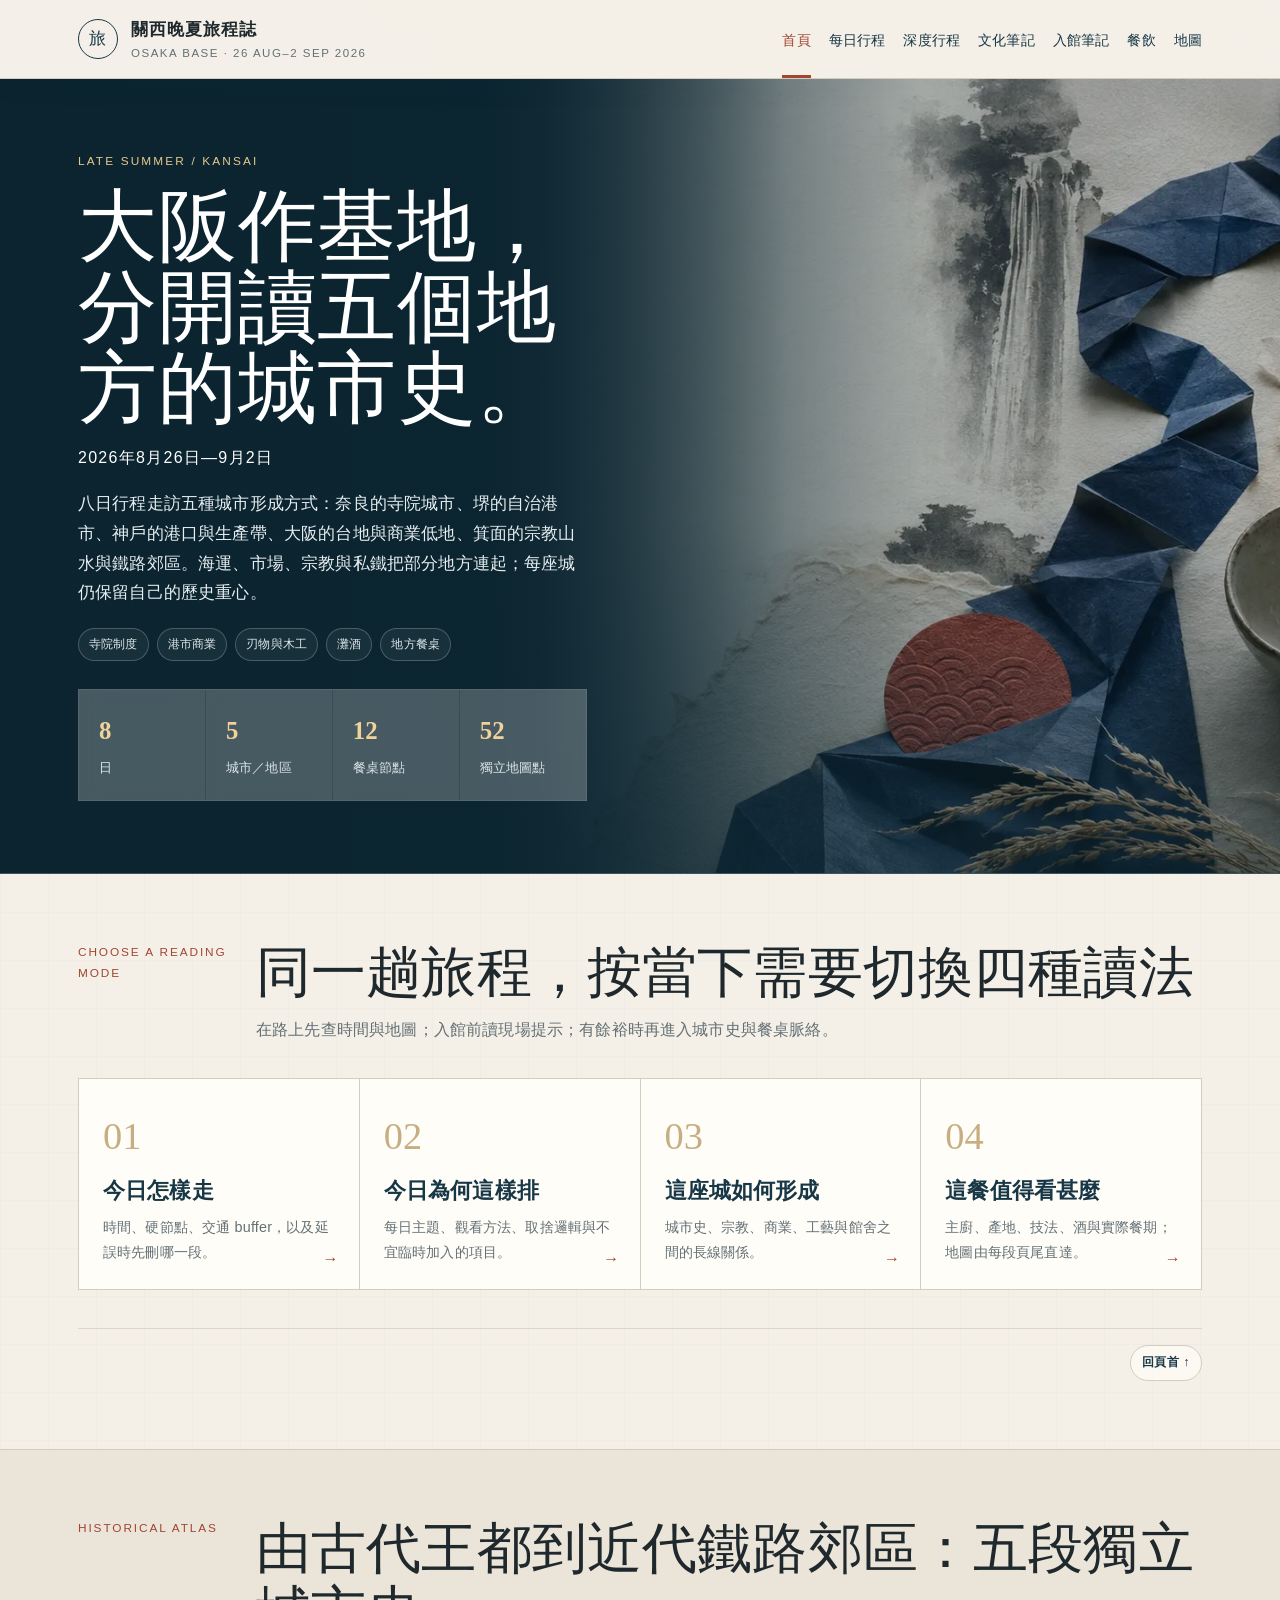
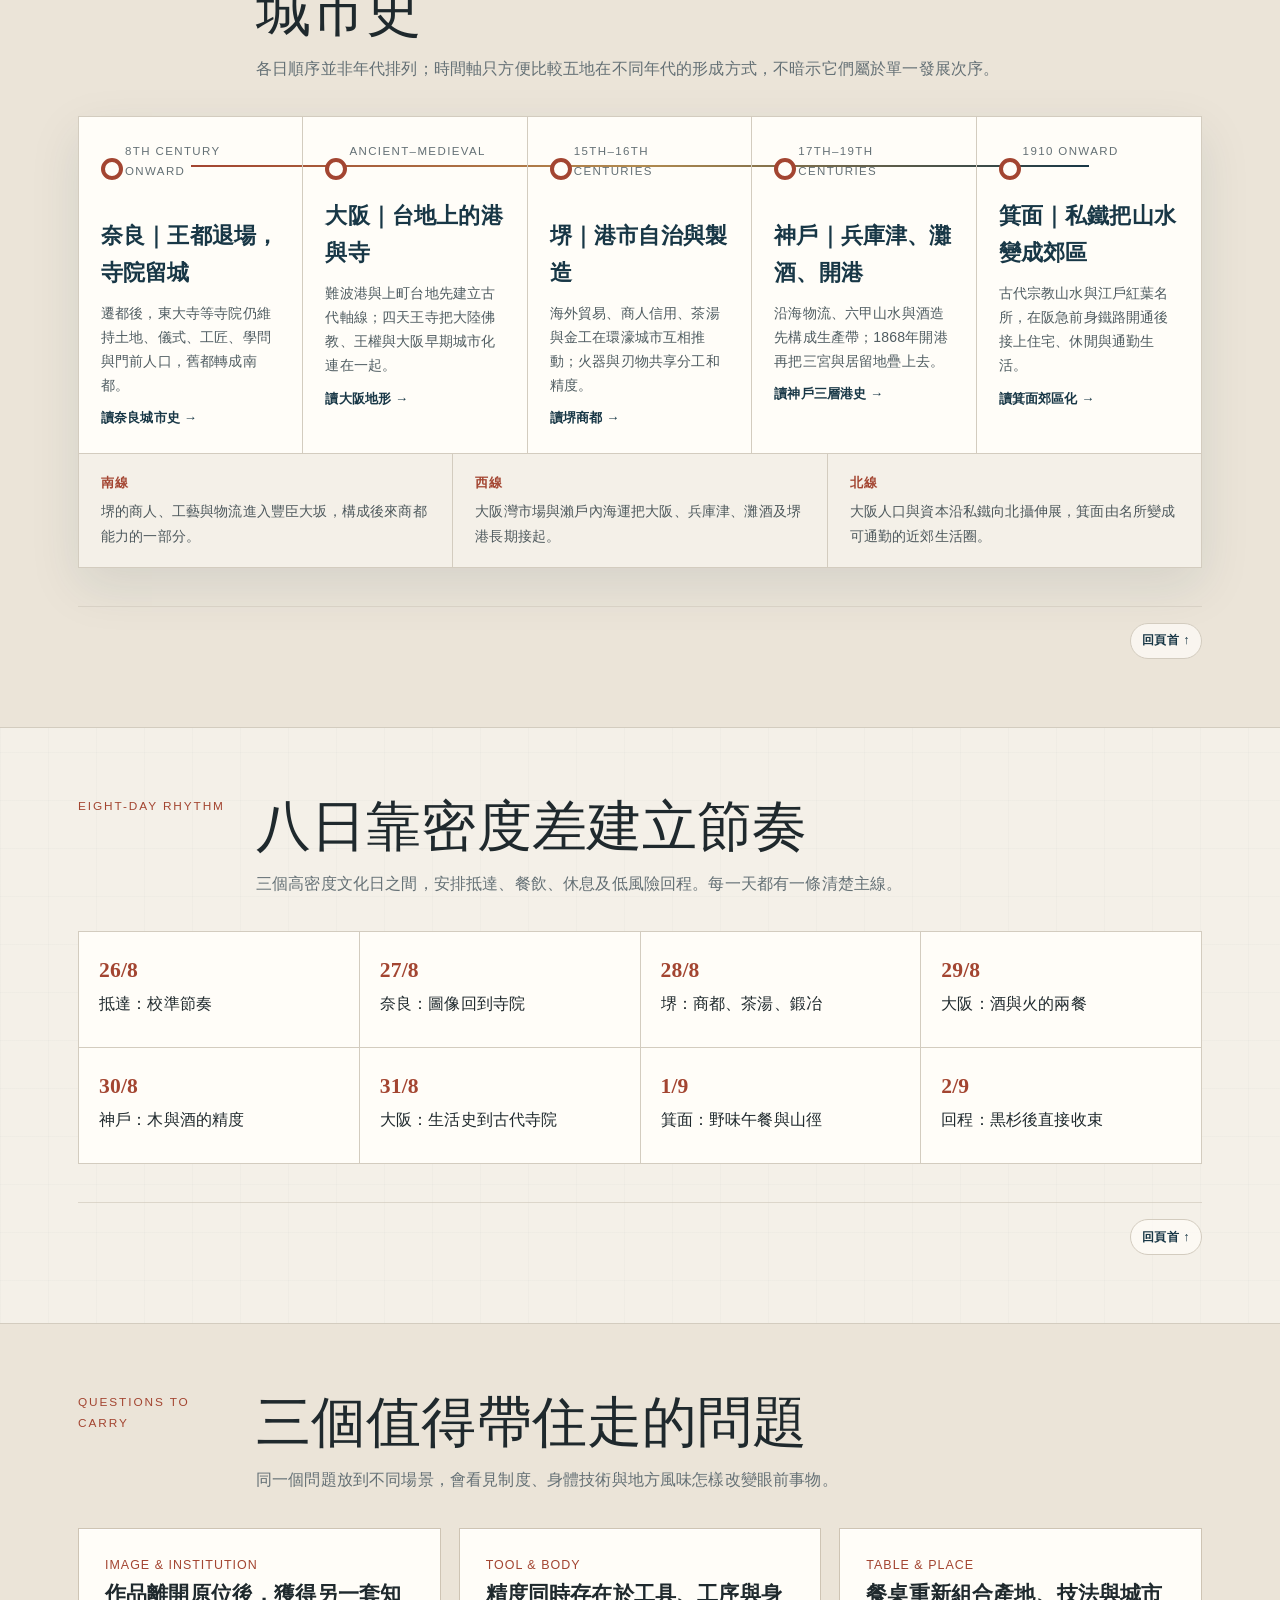
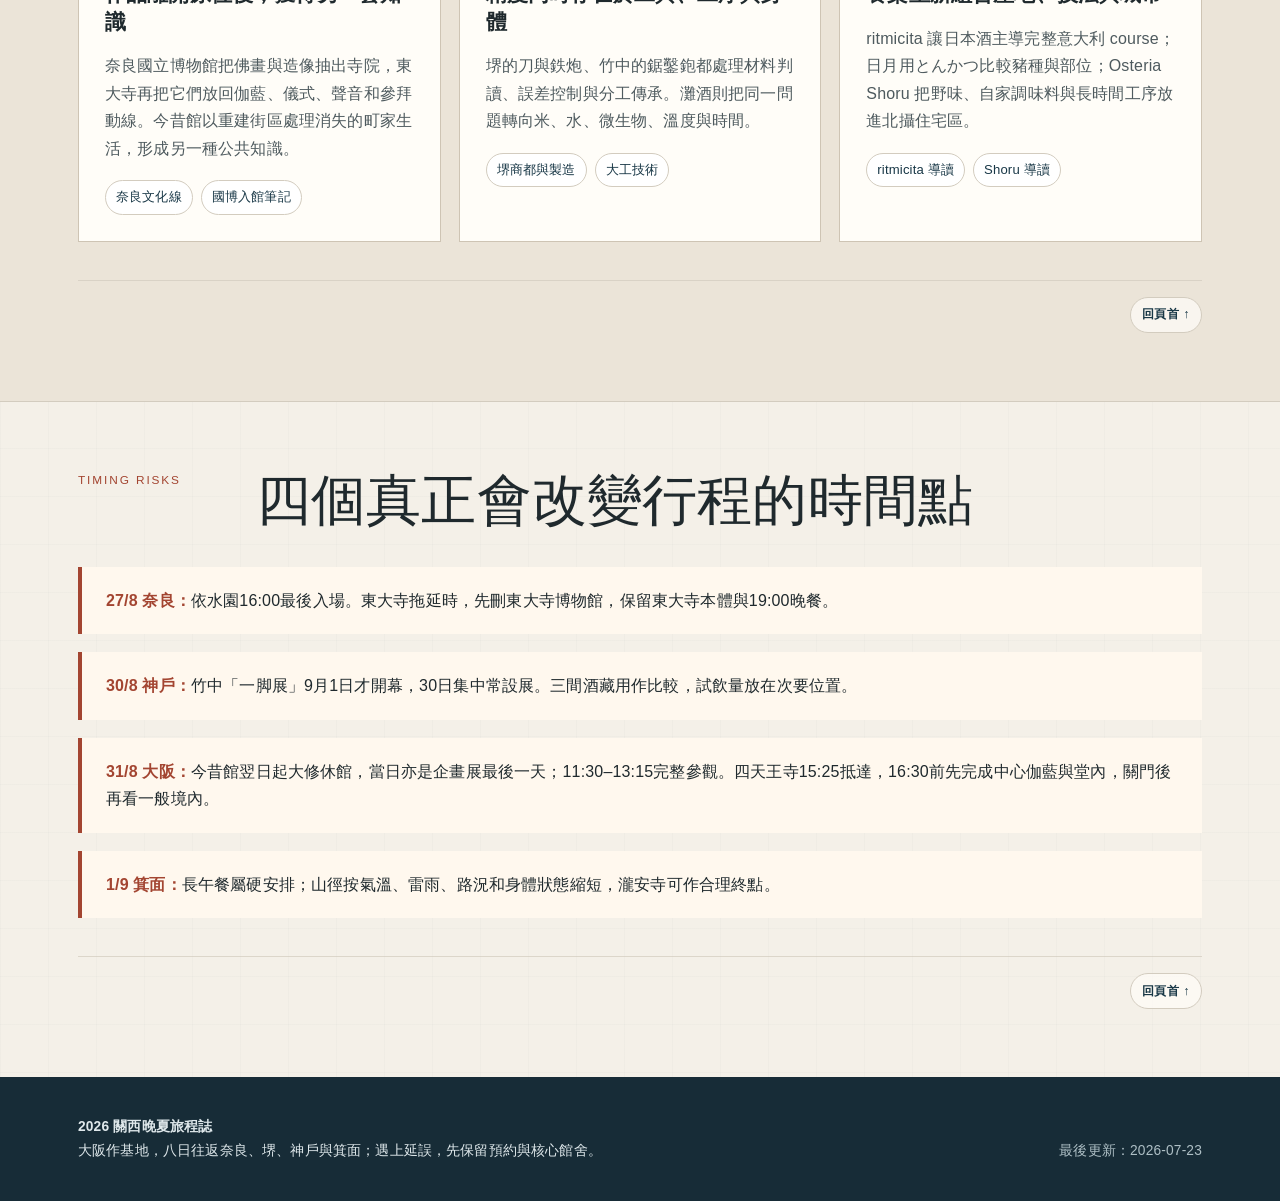
==== commit ad16bfba: "Update 31 Aug Osaka itinerary" ====
--- a/index.html
+++ b/index.html
@@ -99,11 +99,11 @@
   <section class="section"><div class="wrap"><div class="section-heading"><div class="label">Timing risks</div><div><h2>四個真正會改變行程的時間點</h2></div></div>
     <div class="notice"><strong>27/8 奈良：</strong>依水園16:00最後入場。東大寺拖延時，先刪東大寺博物館，保留東大寺本體與19:00晚餐。</div>
     <div class="notice"><strong>30/8 神戶：</strong>竹中「一脚展」9月1日才開幕，30日集中常設展。三間酒藏用作比較，試飲量放在次要位置。</div>
-    <div class="notice"><strong>31/8 大阪：</strong>今昔館翌日起大修休館，當日亦是企畫展最後一天；10:00開門即入。四天王寺必須在16:10完成。</div>
+    <div class="notice"><strong>31/8 大阪：</strong>今昔館翌日起大修休館，當日亦是企畫展最後一天；11:30–13:15完整參觀。四天王寺15:25抵達，16:30前先完成中心伽藍與堂內，關門後再看一般境內。</div>
     <div class="notice"><strong>1/9 箕面：</strong>長午餐屬硬安排；山徑按氣溫、雷雨、路況和身體狀態縮短，瀧安寺可作合理終點。</div>
   </div></section>
 </main>
-<footer class="footer"><div class="wrap footer-grid"><div><strong>2026 關西晚夏旅程誌</strong><br>大阪作基地，八日往返奈良、堺、神戶與箕面；遇上延誤，先保留預約與核心館舍。</div><div class="updated">最後更新：2026-07-21</div></div></footer>
+<footer class="footer"><div class="wrap footer-grid"><div><strong>2026 關西晚夏旅程誌</strong><br>大阪作基地，八日往返奈良、堺、神戶與箕面；遇上延誤，先保留預約與核心館舍。</div><div class="updated">最後更新：2026-07-23</div></div></footer>
 <nav class="mobile-tools" aria-label="手機捷徑"><a href="daily.html">每日</a><a href="deep-itinerary.html">深度</a><a href="maps.html">地圖</a><a href="food.html">餐飲</a></nav>
 </body>
 </html>
--- a/assets/style.css
+++ b/assets/style.css
@@ -112,3 +112,10 @@
 .service-japanese{margin-top:18px;padding:18px 20px;border-left:3px solid var(--vermilion);background:#f7f2e8}.service-japanese>strong{display:block;color:var(--navy);font-family:var(--serif);font-size:1.08rem;margin-bottom:8px}.service-japanese dl,.service-japanese dl div{margin:0}.service-japanese dl div{display:grid;grid-template-columns:minmax(230px,.9fr) minmax(0,1.1fr);gap:16px;padding:10px 0;border-top:1px solid rgba(24,55,70,.13)}.service-japanese dt{font-weight:700}.service-japanese dd{margin:0;color:var(--muted);font-size:.9rem}.service-japanese dd span{display:block;color:var(--ink);margin-top:2px}@media(max-width:720px){.service-japanese dl div{grid-template-columns:1fr;gap:3px}}
 @media(max-width:1050px){.atlas-track{grid-template-columns:repeat(2,1fr)}.atlas-track::before{display:none}.atlas-era{min-height:0}.atlas-era::before{top:28px}.culture-map{grid-template-columns:repeat(2,1fr)}.dining-atlas{grid-template-columns:repeat(2,1fr)}.hero-visual{inset:0 0 0 45%}.hero-grid{grid-template-columns:1fr .75fr}}
 @media(max-width:760px){.hero{min-height:720px}.hero::before{background:linear-gradient(0deg,rgba(11,36,47,.98) 0%,rgba(11,36,47,.94) 58%,rgba(11,36,47,.30) 100%)}.hero-grid{display:block;min-height:720px;padding-top:250px}.hero-visual{inset:0 0 50% 0}.hero-visual::after{background:linear-gradient(0deg,#102f3d 0%,rgba(16,47,61,.08) 70%)}.hero h1{font-size:clamp(2.75rem,13.5vw,4.4rem)}.hero .stat-row{grid-template-columns:repeat(4,1fr)}.hero .stat{padding:12px 8px}.hero .stat strong{font-size:1.2rem}.hero .stat span{font-size:.66rem}.mode-nav,.atlas-track,.culture-map,.dining-atlas,.confidence-row,.relation-guide{grid-template-columns:1fr}.mode-card{min-height:140px}.journey-bridge{grid-template-columns:1fr}.regional-thesis{grid-template-columns:1fr}.regional-thesis .thesis-lead{position:static}.page-hero.has-art{min-height:340px}.page-hero.has-art::before{background-image:linear-gradient(90deg,rgba(15,42,54,.98),rgba(15,42,54,.72)),var(--page-art)}.culture-place{min-height:0}}
+
+/* Brewery-tour language guide */
+.sake-language{scroll-margin-top:100px;background:#f8f3e9;border:1px solid var(--line);padding:30px;margin:22px 0}.language-head{display:grid;grid-template-columns:minmax(0,1fr) minmax(280px,.72fr);gap:32px;align-items:end}.language-head h2{font-family:var(--serif);font-size:2.25rem;margin:.15em 0 .3em}.process-line{display:flex;flex-wrap:wrap;gap:7px;align-items:center}.process-line span{display:inline-flex;align-items:center;font-size:.82rem;font-weight:700;color:var(--navy)}.process-line span:not(:last-child)::after{content:"→";margin-left:7px;color:var(--gold)}
+.sake-term-groups{display:grid;grid-template-columns:repeat(2,minmax(0,1fr));gap:14px;margin:26px 0}.sake-term-groups>section{background:var(--card);border:1px solid var(--line);padding:20px;scroll-margin-top:100px}.sake-term-groups h3,.tour-phrases h3{font-family:var(--serif);font-size:1.32rem;margin:0 0 12px}.sake-term-groups dl,.sake-term-groups dl div,.tour-phrases dl,.tour-phrases dl div{margin:0}.sake-term-groups dl div{padding:9px 0;border-top:1px solid rgba(24,55,70,.12)}.sake-term-groups dt{font-weight:700;color:var(--navy)}.sake-term-groups dt small{display:block;color:var(--vermilion);font-size:.78rem;letter-spacing:.05em}.sake-term-groups dd{margin:4px 0 0;color:var(--muted);font-size:.88rem}
+.tour-phrases{background:var(--card);border-left:3px solid var(--vermilion);padding:20px}.tour-phrases+.tour-phrases{margin-top:14px}.dining-phrases{border-left-color:var(--gold)}.tour-phrases dl div{display:grid;grid-template-columns:minmax(260px,.9fr) minmax(0,1.1fr);gap:18px;padding:10px 0;border-top:1px solid rgba(24,55,70,.12)}.tour-phrases dt{font-weight:700}.tour-phrases dd{margin:0;color:var(--vermilion);font-size:.9rem}.tour-phrases dd span{display:block;color:var(--ink);margin-top:2px}
+@media(max-width:1050px){.sake-term-groups{grid-template-columns:1fr 1fr}}
+@media(max-width:760px){.sake-term-groups,.language-head{grid-template-columns:1fr}.tour-phrases dl div{grid-template-columns:1fr;gap:3px}.sake-language{padding:22px}}
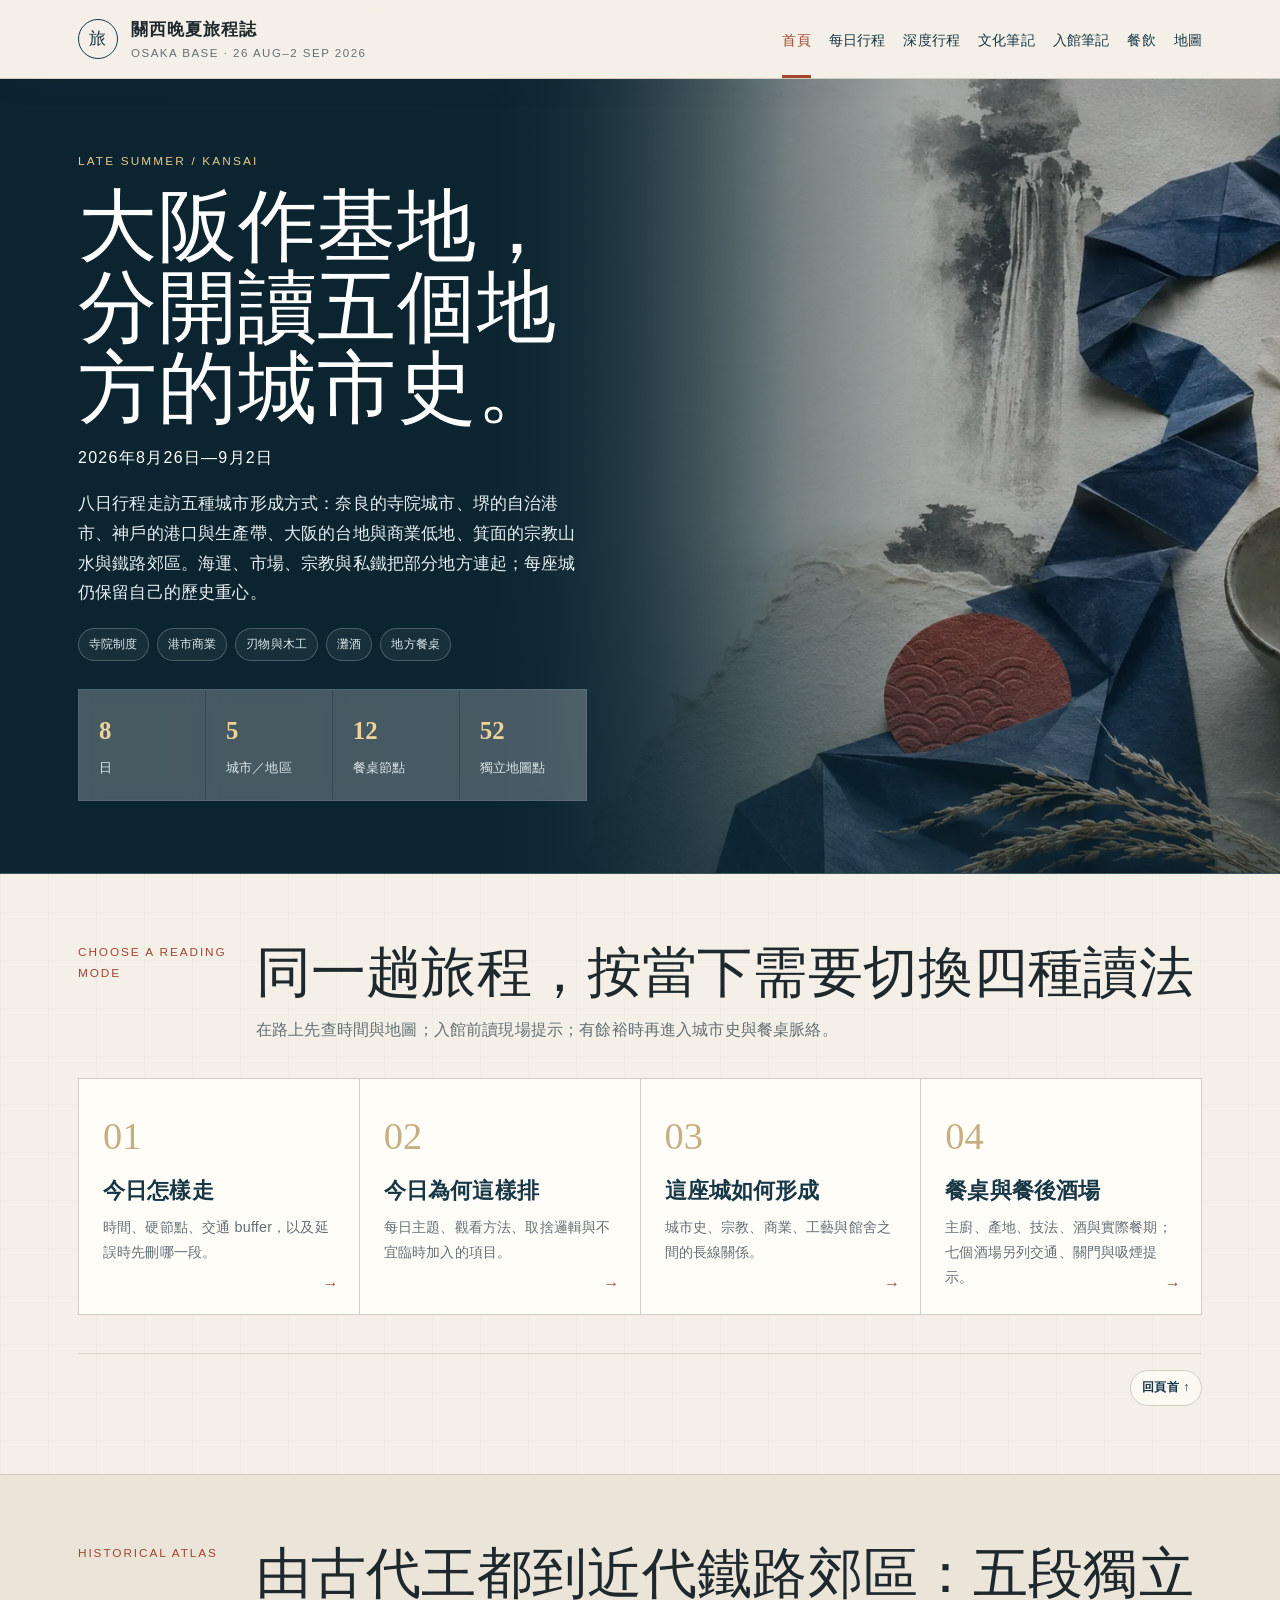
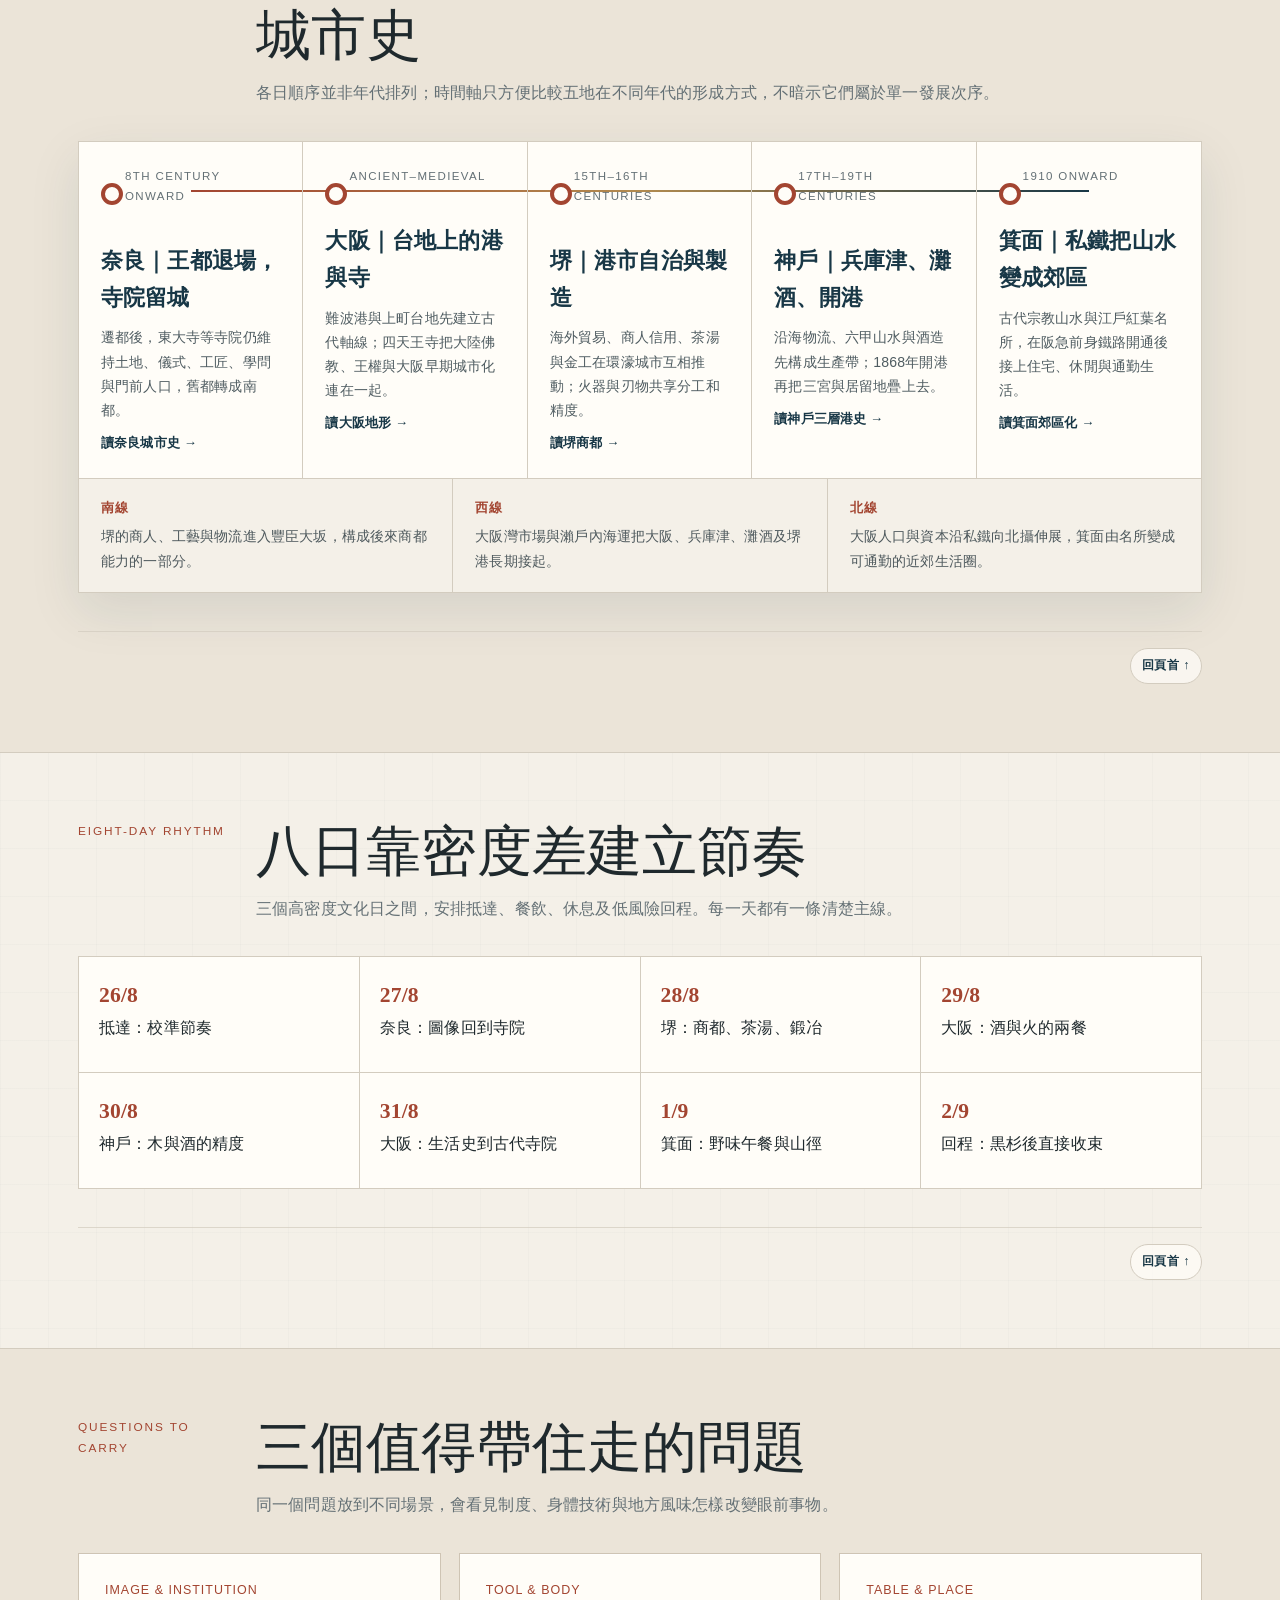
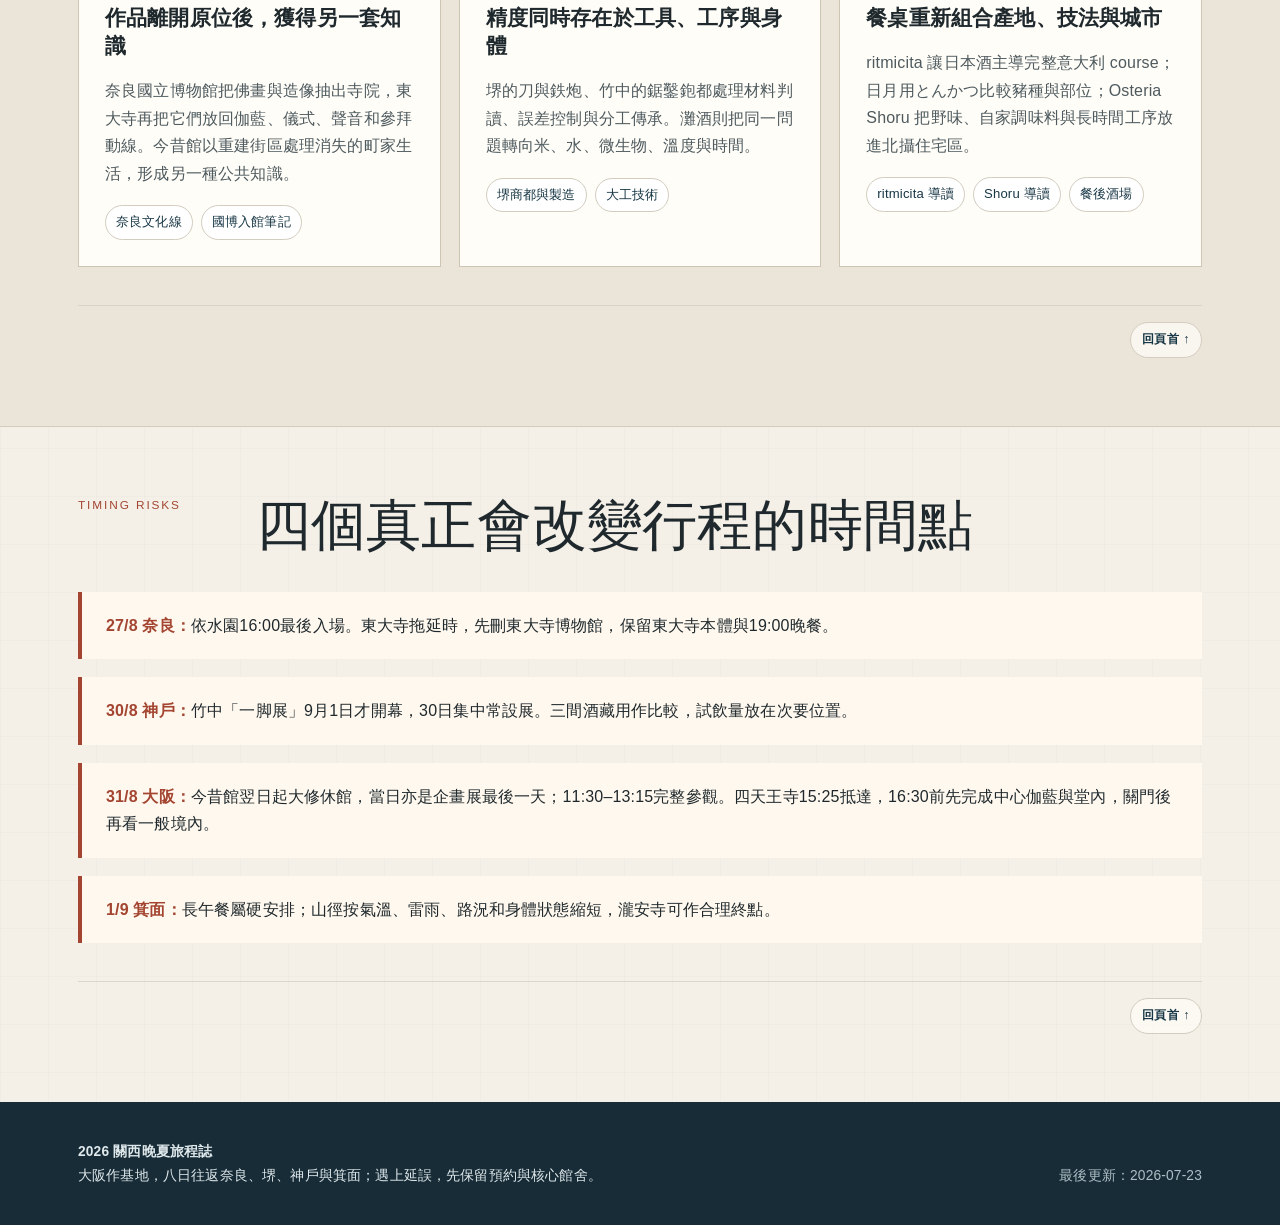
==== commit 1efde824: "Add post-dinner bar plans" ====
--- a/index.html
+++ b/index.html
@@ -58,7 +58,7 @@
       <a class="mode-card" href="daily.html"><span class="mode-no">01</span><strong>今日怎樣走</strong><span>時間、硬節點、交通 buffer，以及延誤時先刪哪一段。</span></a>
       <a class="mode-card" href="deep-itinerary.html"><span class="mode-no">02</span><strong>今日為何這樣排</strong><span>每日主題、觀看方法、取捨邏輯與不宜臨時加入的項目。</span></a>
       <a class="mode-card" href="culture.html"><span class="mode-no">03</span><strong>這座城如何形成</strong><span>城市史、宗教、商業、工藝與館舍之間的長線關係。</span></a>
-      <a class="mode-card" href="food.html"><span class="mode-no">04</span><strong>這餐值得看甚麼</strong><span>主廚、產地、技法、酒與實際餐期；地圖由每段頁尾直達。</span></a>
+      <a class="mode-card" href="food.html"><span class="mode-no">04</span><strong>餐桌與餐後酒場</strong><span>主廚、產地、技法、酒與實際餐期；七個酒場另列交通、關門與吸煙提示。</span></a>
     </nav>
   </div></section>
 
@@ -93,7 +93,7 @@
   <section class="section alt"><div class="wrap"><div class="section-heading"><div class="label">Questions to carry</div><div><h2>三個值得帶住走的問題</h2><p>同一個問題放到不同場景，會看見制度、身體技術與地方風味怎樣改變眼前事物。</p></div></div><div class="grid-3">
     <article class="card"><div class="meta">Image & institution</div><h3>作品離開原位後，獲得另一套知識</h3><p>奈良國立博物館把佛畫與造像抽出寺院，東大寺再把它們放回伽藍、儀式、聲音和參拜動線。今昔館以重建街區處理消失的町家生活，形成另一種公共知識。</p><div class="contextual-links"><a href="culture.html#nara">奈良文化線</a><a href="museums.html#nara-museum">國博入館筆記</a></div></article>
     <article class="card"><div class="meta">Tool & body</div><h3>精度同時存在於工具、工序與身體</h3><p>堺的刀與鉄炮、竹中的鋸鑿鉋都處理材料判讀、誤差控制與分工傳承。灘酒則把同一問題轉向米、水、微生物、溫度與時間。</p><div class="contextual-links"><a href="culture.html#sakai">堺商都與製造</a><a href="culture.html#carpentry">大工技術</a></div></article>
-    <article class="card"><div class="meta">Table & place</div><h3>餐桌重新組合產地、技法與城市</h3><p>ritmicita 讓日本酒主導完整意大利 course；日月用とんかつ比較豬種與部位；Osteria Shoru 把野味、自家調味料與長時間工序放進北攝住宅區。</p><div class="contextual-links"><a href="food.html#ritmicita">ritmicita 導讀</a><a href="food.html#shoru">Shoru 導讀</a></div></article>
+    <article class="card"><div class="meta">Table & place</div><h3>餐桌重新組合產地、技法與城市</h3><p>ritmicita 讓日本酒主導完整意大利 course；日月用とんかつ比較豬種與部位；Osteria Shoru 把野味、自家調味料與長時間工序放進北攝住宅區。</p><div class="contextual-links"><a href="food.html#ritmicita">ritmicita 導讀</a><a href="food.html#shoru">Shoru 導讀</a><a href="food.html#after-dinner">餐後酒場</a></div></article>
   </div></div></section>
 
   <section class="section"><div class="wrap"><div class="section-heading"><div class="label">Timing risks</div><div><h2>四個真正會改變行程的時間點</h2></div></div>
--- a/assets/style.css
+++ b/assets/style.css
@@ -46,7 +46,7 @@
 .route-board{background:rgba(255,255,255,.08);border:1px solid rgba(255,255,255,.17);border-radius:24px;padding:22px}.route-board .route-date{display:flex;align-items:center;justify-content:space-between;color:#d9e6e9;font-size:.84rem}.route-line{position:relative;margin:28px 10px 8px;padding-left:28px}.route-line::before{content:"";position:absolute;left:7px;top:7px;bottom:10px;width:2px;background:linear-gradient(#e7c88c,#dfeaed)}.route-stop{position:relative;padding:0 0 22px 18px}.route-stop::before{content:"";position:absolute;left:-27px;top:.42em;width:11px;height:11px;border-radius:50%;background:#e7c88c;border:3px solid var(--navy-2)}.route-stop strong{display:block;font-size:.96rem}.route-stop span{font-size:.78rem;color:#d6e2e6}
 .quick-nav{display:flex;flex-wrap:wrap;gap:10px;margin:28px 0}.quick-nav a{border:1px solid var(--line);background:var(--card);padding:7px 12px;border-radius:999px;text-decoration:none;font-size:.86rem}
 .timeline{display:grid;gap:18px}.day-card{scroll-margin-top:110px;display:grid;grid-template-columns:132px minmax(0,1fr) 250px;gap:24px;background:var(--card);border:1px solid var(--line);padding:26px}.datebox{font-family:var(--serif);font-size:1.62rem;color:var(--navy);line-height:1.16}.datebox small{font-family:var(--sans);font-size:.73rem;color:var(--muted);letter-spacing:.12em;text-transform:uppercase}.day-card h2{font-family:var(--serif);font-size:1.45rem;margin:0 0 6px}.day-card .summary{color:var(--muted);margin:0 0 15px}.schedule{width:100%;border-collapse:collapse}.schedule td{padding:8px 0;border-bottom:1px solid #e5dfd4;vertical-align:top}.schedule tr:last-child td{border-bottom:0}.schedule td:first-child{width:110px;font-weight:700;color:var(--navy);white-space:nowrap}.day-aside{border-left:1px solid var(--line);padding-left:22px;font-size:.9rem;color:var(--muted)}.day-aside h3{font-size:.93rem;color:var(--ink);margin:0 0 7px}.day-aside ul{margin:0;padding-left:1.15rem}.chip{display:inline-block;border:1px solid var(--line);background:white;padding:3px 9px;border-radius:999px;font-size:.76rem;margin:2px 4px 2px 0}.chip.core{border-color:#9ab0ba;color:var(--navy)}.chip.cut{border-color:#d7b4a8;color:var(--vermilion)}.chip.food{border-color:#cdb98e;color:#7a5b25}
-.schedule .context-link{font-weight:650;text-decoration-color:rgba(27,65,80,.38);text-decoration-thickness:.08em}.schedule .context-link::after{display:inline-block;margin-left:.35em;color:var(--muted);font-size:.72em;text-decoration:none}.schedule .museum-link::after{content:"入館"}.schedule .food-link::after{content:"餐飲"}.schedule .culture-link::after{content:"文化"}.schedule .map-link::after{content:"地圖"}.schedule .context-link:hover{color:var(--vermilion);text-decoration-color:currentColor}
+.schedule .context-link{font-weight:650;text-decoration-color:rgba(27,65,80,.38);text-decoration-thickness:.08em}.schedule .context-link::after{display:inline-block;margin-left:.35em;color:var(--muted);font-size:.72em;text-decoration:none}.schedule .museum-link::after{content:"入館"}.schedule .food-link::after{content:"餐飲"}.schedule .bar-link::after{content:"酒場"}.schedule .culture-link::after{content:"文化"}.schedule .map-link::after{content:"地圖"}.schedule .context-link:hover{color:var(--vermilion);text-decoration-color:currentColor}
 .essay{max-width:930px;margin:0 auto 58px;scroll-margin-top:110px}.essay .kicker{color:var(--vermilion);font-size:.77rem;letter-spacing:.14em;text-transform:uppercase}.essay h2{font-family:var(--serif);font-size:clamp(2rem,4vw,3.15rem);line-height:1.2;font-weight:500;margin:.2em 0 .55em}.essay h3{font-size:1.1rem;margin:1.8em 0 .4em}.essay p{font-size:1.01rem}.pullquote{font-family:var(--serif);font-size:1.55rem;line-height:1.5;color:var(--navy);border-left:3px solid var(--gold);padding-left:20px;margin:30px 0}
 .museum-grid{display:grid;grid-template-columns:repeat(2,1fr);gap:18px}.museum-card{scroll-margin-top:110px;background:var(--card);border:1px solid var(--line);padding:26px}.museum-card h2{font-family:var(--serif);font-size:1.5rem;margin:.15em 0 .35em}.museum-card .hours{font-size:.83rem;color:var(--muted);border-top:1px solid var(--line);padding-top:13px;margin-top:16px}.focus-list{display:grid;grid-template-columns:90px 1fr;gap:8px 16px;margin-top:16px}.focus-list dt{font-weight:700;color:var(--navy)}.focus-list dd{margin:0;color:#4e595d}.source-links{margin-top:16px;font-size:.84rem}.source-links a{margin-right:12px}
 .table-wrap{overflow-x:auto}.table{width:100%;border-collapse:collapse;background:var(--card);border:1px solid var(--line);min-width:780px}.table th,.table td{text-align:left;vertical-align:top;padding:14px 16px;border-bottom:1px solid var(--line)}.table th{background:#e9e3d8;color:var(--navy);font-size:.86rem}.table tr:last-child td{border-bottom:0}.table td:first-child{white-space:nowrap}
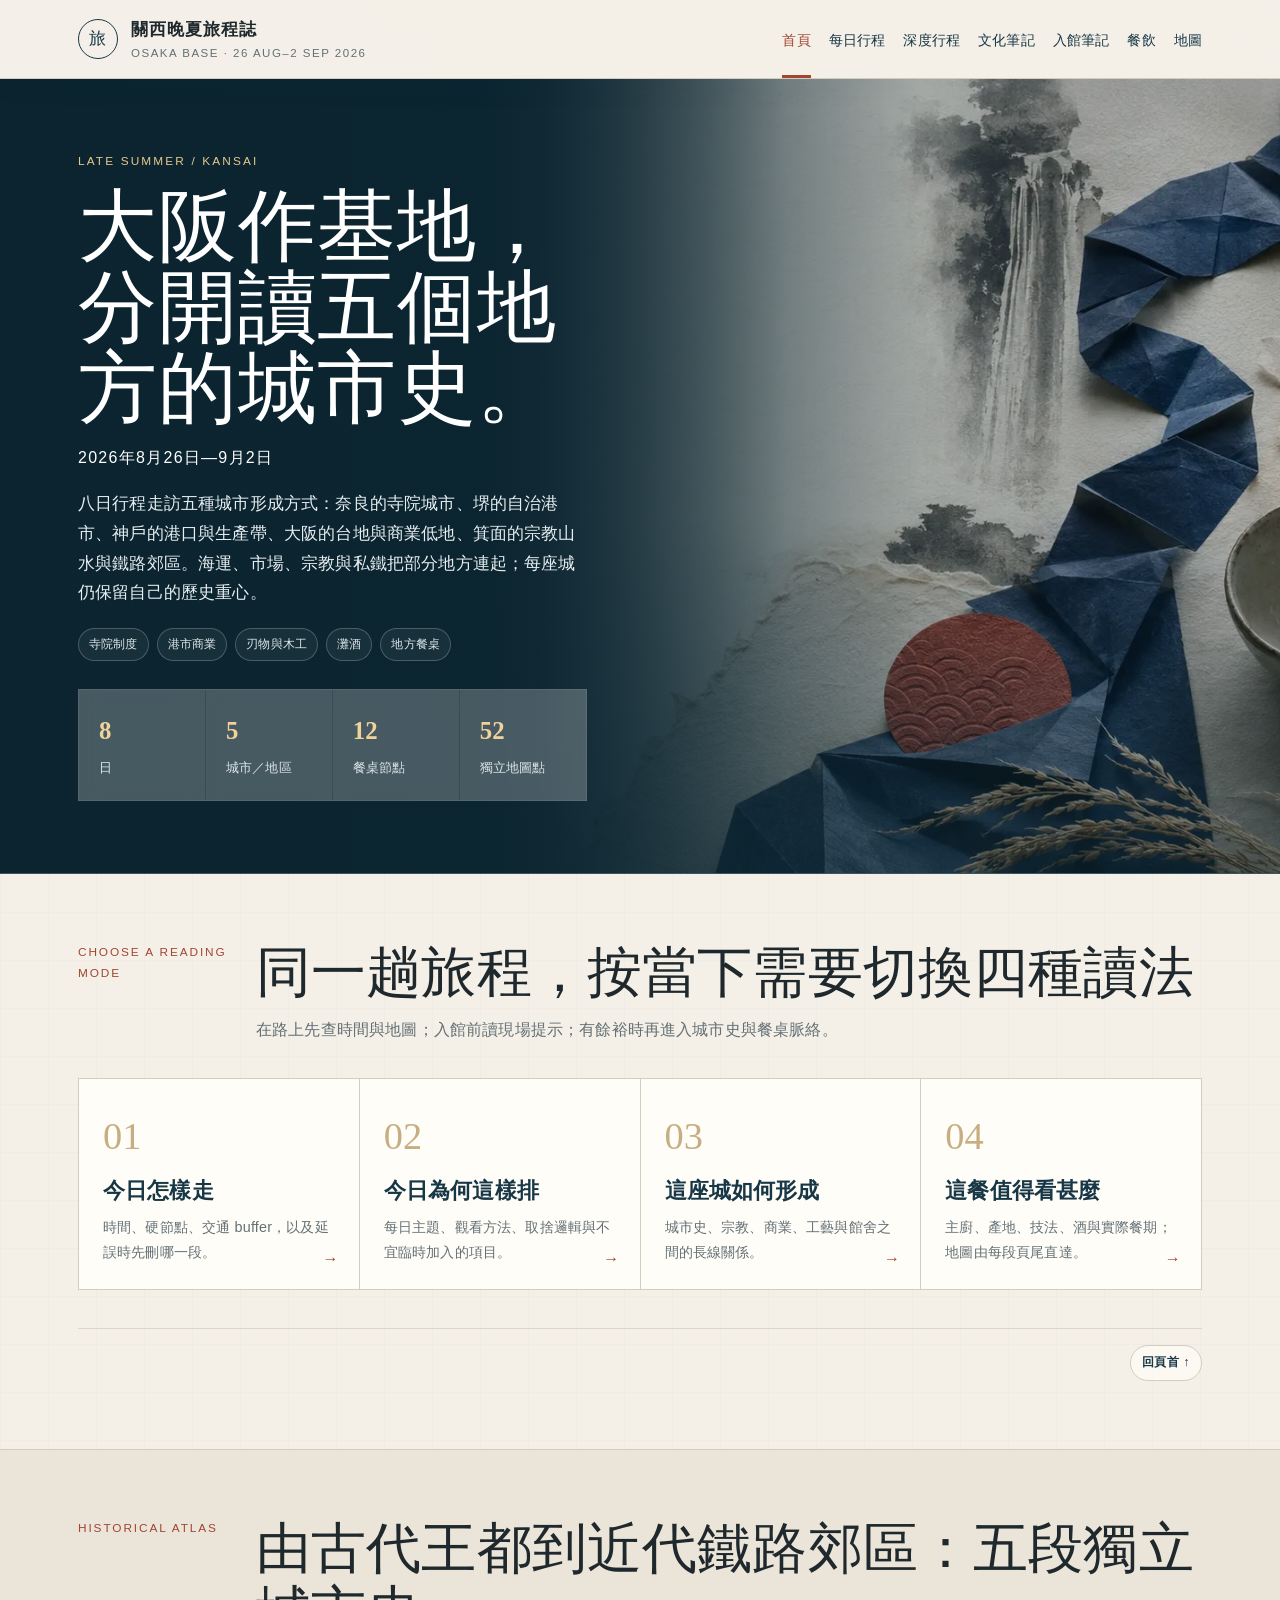
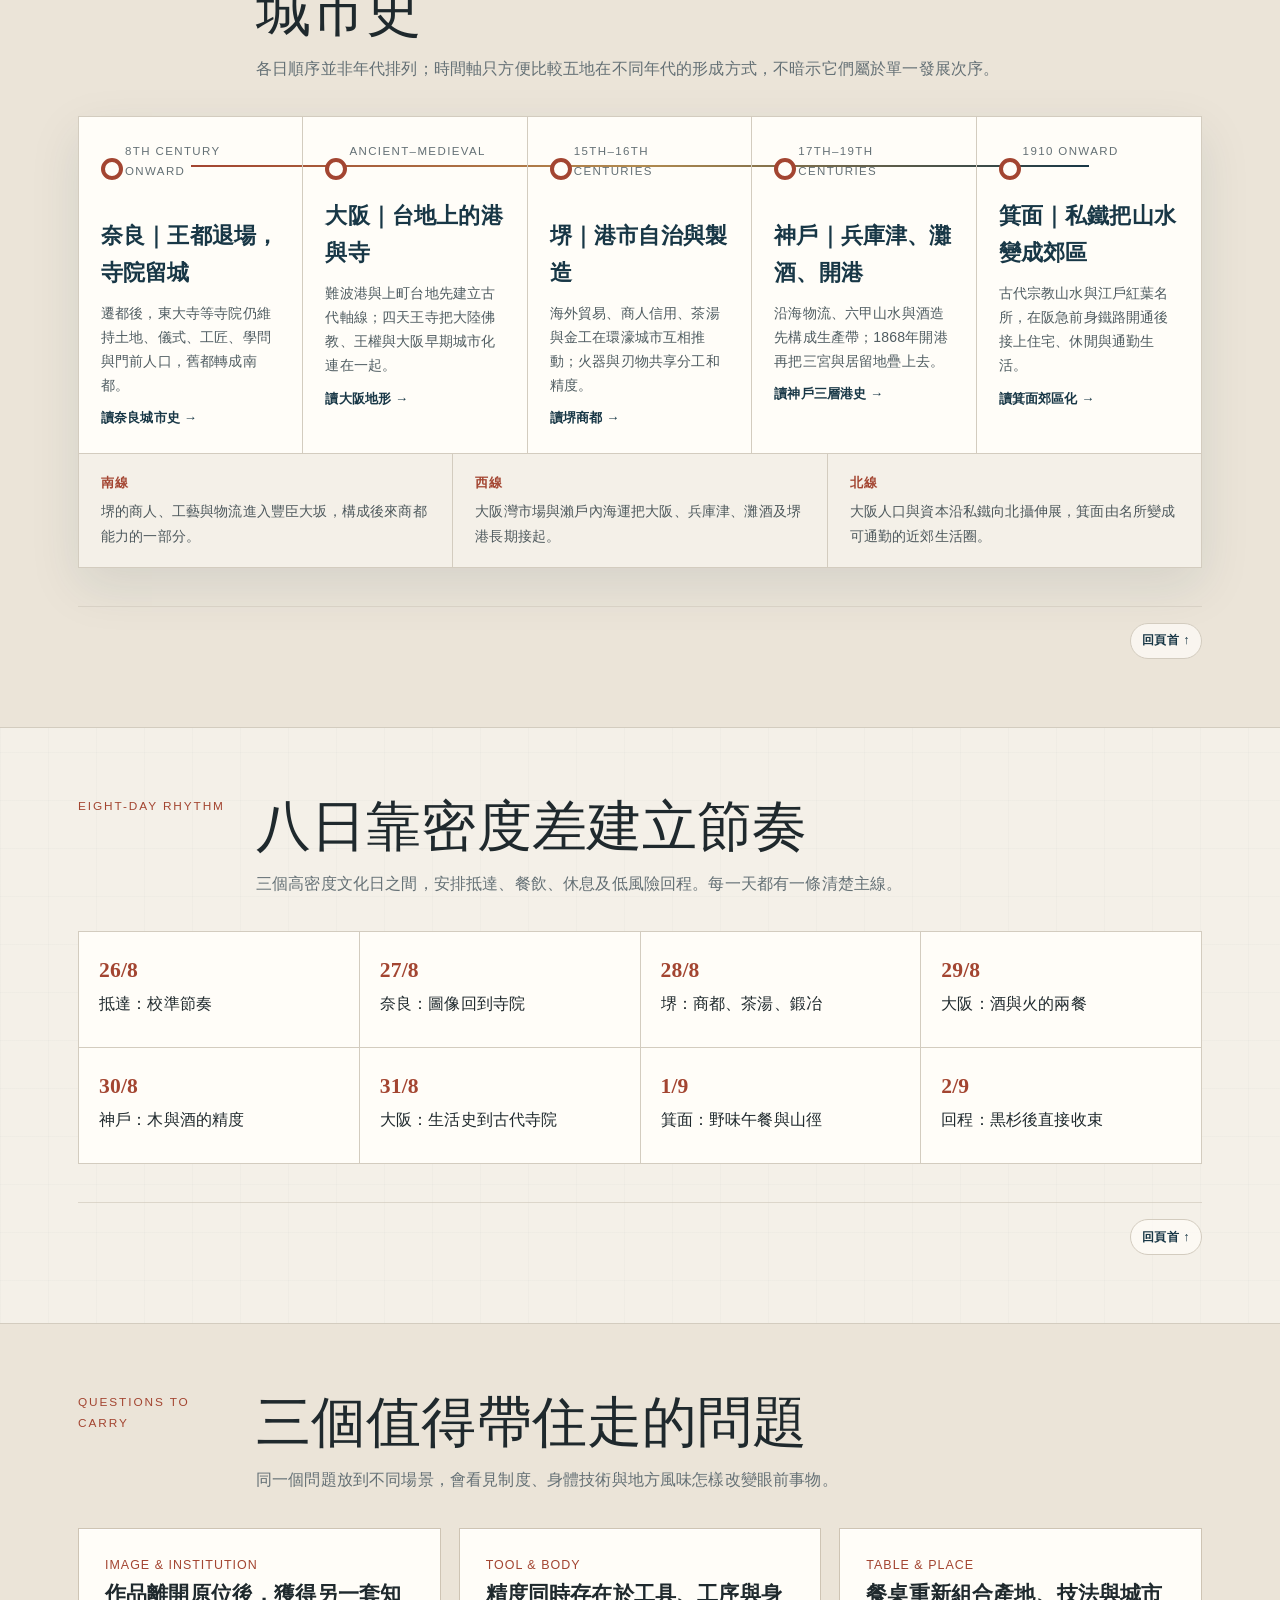
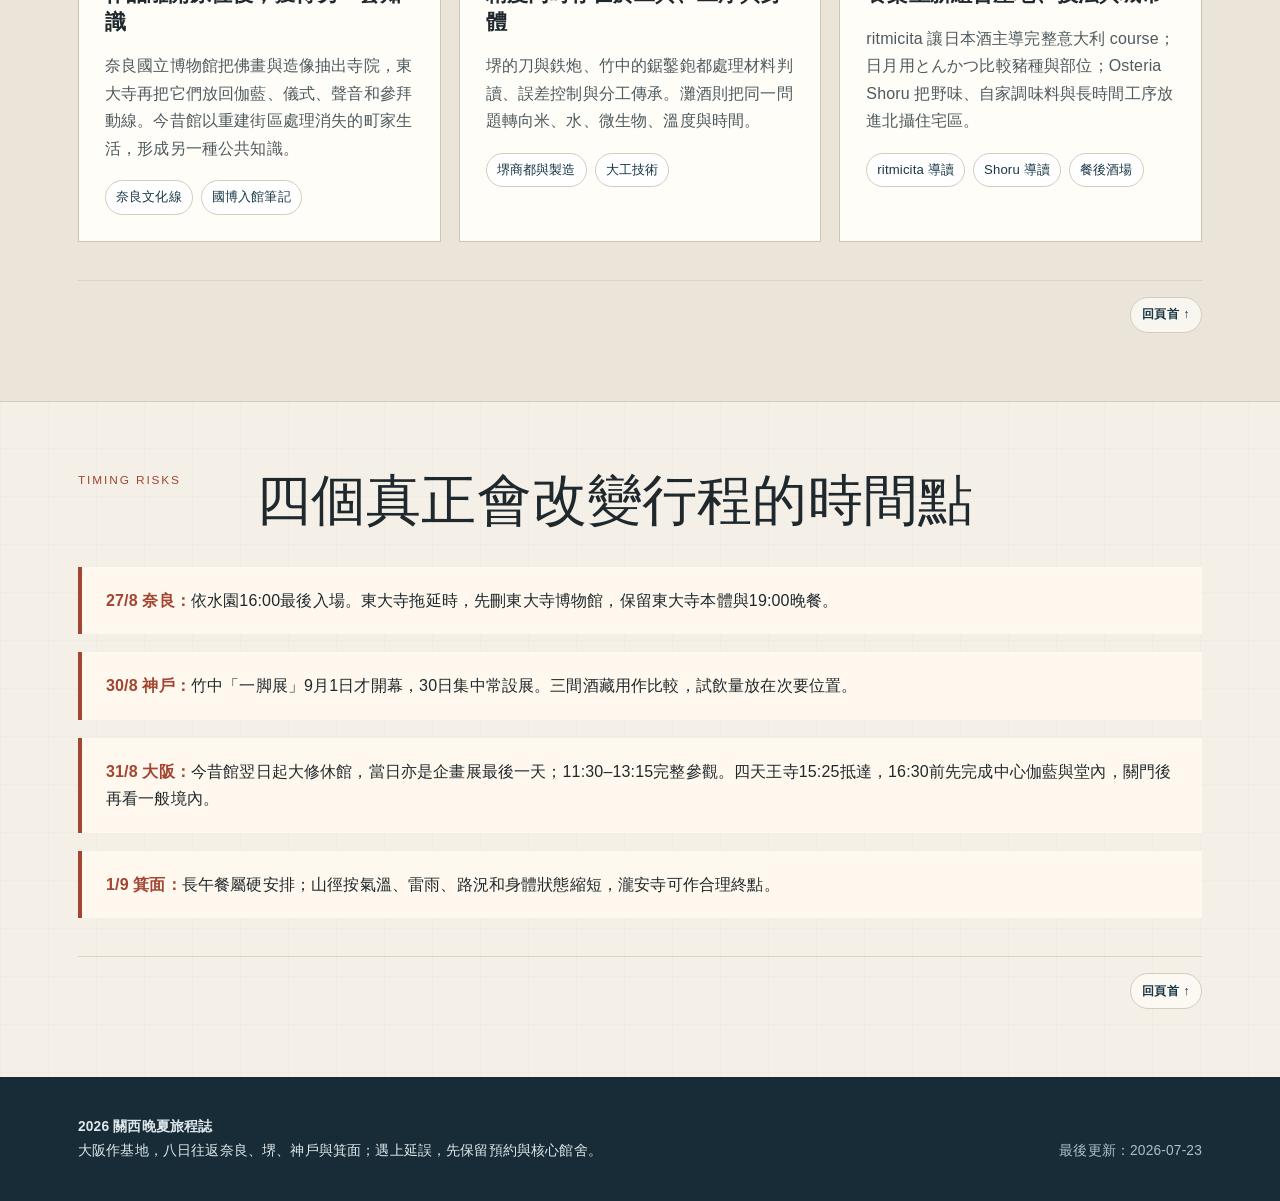
==== commit 7d5cfc69: "Move bar guide to its own page" ====
--- a/index.html
+++ b/index.html
@@ -58,7 +58,7 @@
       <a class="mode-card" href="daily.html"><span class="mode-no">01</span><strong>今日怎樣走</strong><span>時間、硬節點、交通 buffer，以及延誤時先刪哪一段。</span></a>
       <a class="mode-card" href="deep-itinerary.html"><span class="mode-no">02</span><strong>今日為何這樣排</strong><span>每日主題、觀看方法、取捨邏輯與不宜臨時加入的項目。</span></a>
       <a class="mode-card" href="culture.html"><span class="mode-no">03</span><strong>這座城如何形成</strong><span>城市史、宗教、商業、工藝與館舍之間的長線關係。</span></a>
-      <a class="mode-card" href="food.html"><span class="mode-no">04</span><strong>餐桌與餐後酒場</strong><span>主廚、產地、技法、酒與實際餐期；七個酒場另列交通、關門與吸煙提示。</span></a>
+      <a class="mode-card" href="food.html"><span class="mode-no">04</span><strong>這餐值得看甚麼</strong><span>主廚、產地、技法、酒與實際餐期；地圖由每段頁尾直達。</span></a>
     </nav>
   </div></section>
 
@@ -93,7 +93,7 @@
   <section class="section alt"><div class="wrap"><div class="section-heading"><div class="label">Questions to carry</div><div><h2>三個值得帶住走的問題</h2><p>同一個問題放到不同場景，會看見制度、身體技術與地方風味怎樣改變眼前事物。</p></div></div><div class="grid-3">
     <article class="card"><div class="meta">Image & institution</div><h3>作品離開原位後，獲得另一套知識</h3><p>奈良國立博物館把佛畫與造像抽出寺院，東大寺再把它們放回伽藍、儀式、聲音和參拜動線。今昔館以重建街區處理消失的町家生活，形成另一種公共知識。</p><div class="contextual-links"><a href="culture.html#nara">奈良文化線</a><a href="museums.html#nara-museum">國博入館筆記</a></div></article>
     <article class="card"><div class="meta">Tool & body</div><h3>精度同時存在於工具、工序與身體</h3><p>堺的刀與鉄炮、竹中的鋸鑿鉋都處理材料判讀、誤差控制與分工傳承。灘酒則把同一問題轉向米、水、微生物、溫度與時間。</p><div class="contextual-links"><a href="culture.html#sakai">堺商都與製造</a><a href="culture.html#carpentry">大工技術</a></div></article>
-    <article class="card"><div class="meta">Table & place</div><h3>餐桌重新組合產地、技法與城市</h3><p>ritmicita 讓日本酒主導完整意大利 course；日月用とんかつ比較豬種與部位；Osteria Shoru 把野味、自家調味料與長時間工序放進北攝住宅區。</p><div class="contextual-links"><a href="food.html#ritmicita">ritmicita 導讀</a><a href="food.html#shoru">Shoru 導讀</a><a href="food.html#after-dinner">餐後酒場</a></div></article>
+    <article class="card"><div class="meta">Table & place</div><h3>餐桌重新組合產地、技法與城市</h3><p>ritmicita 讓日本酒主導完整意大利 course；日月用とんかつ比較豬種與部位；Osteria Shoru 把野味、自家調味料與長時間工序放進北攝住宅區。</p><div class="contextual-links"><a href="food.html#ritmicita">ritmicita 導讀</a><a href="food.html#shoru">Shoru 導讀</a><a href="nightlife.html">餐後酒場</a></div></article>
   </div></div></section>
 
   <section class="section"><div class="wrap"><div class="section-heading"><div class="label">Timing risks</div><div><h2>四個真正會改變行程的時間點</h2></div></div>
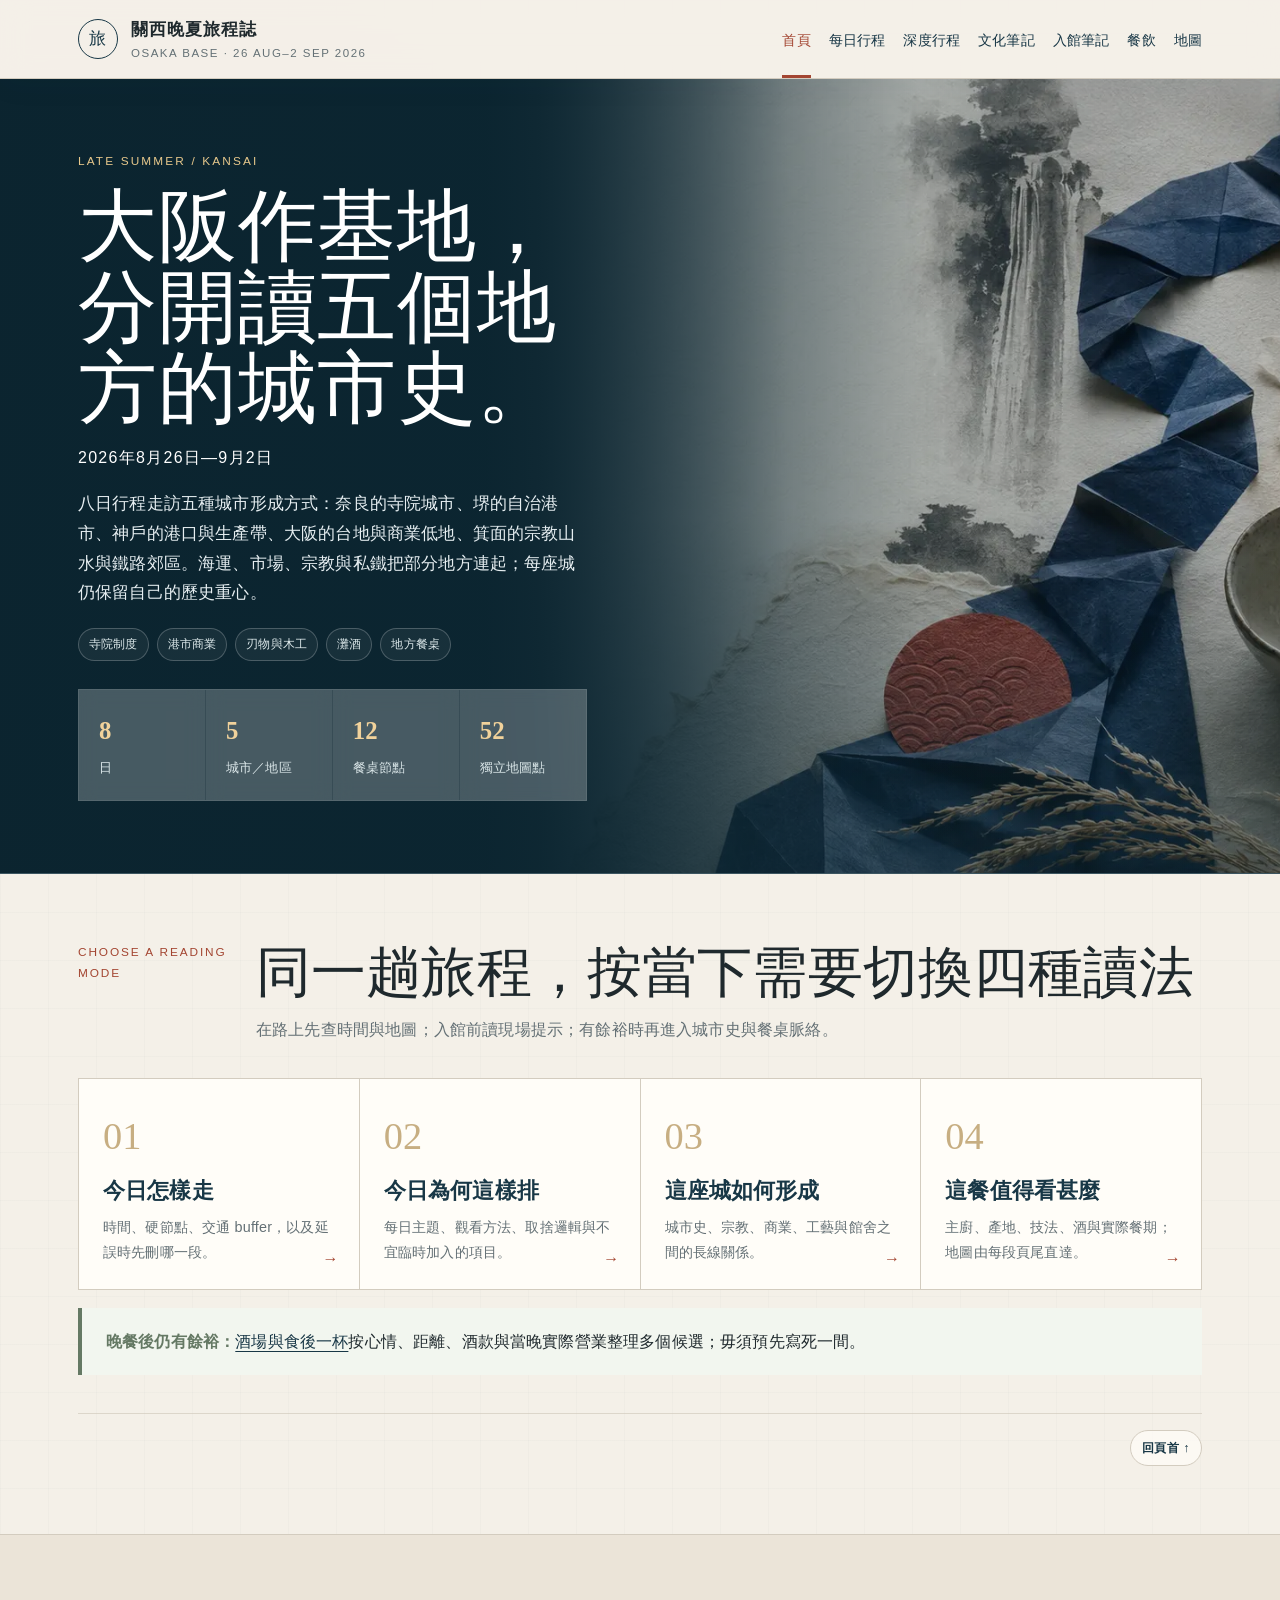
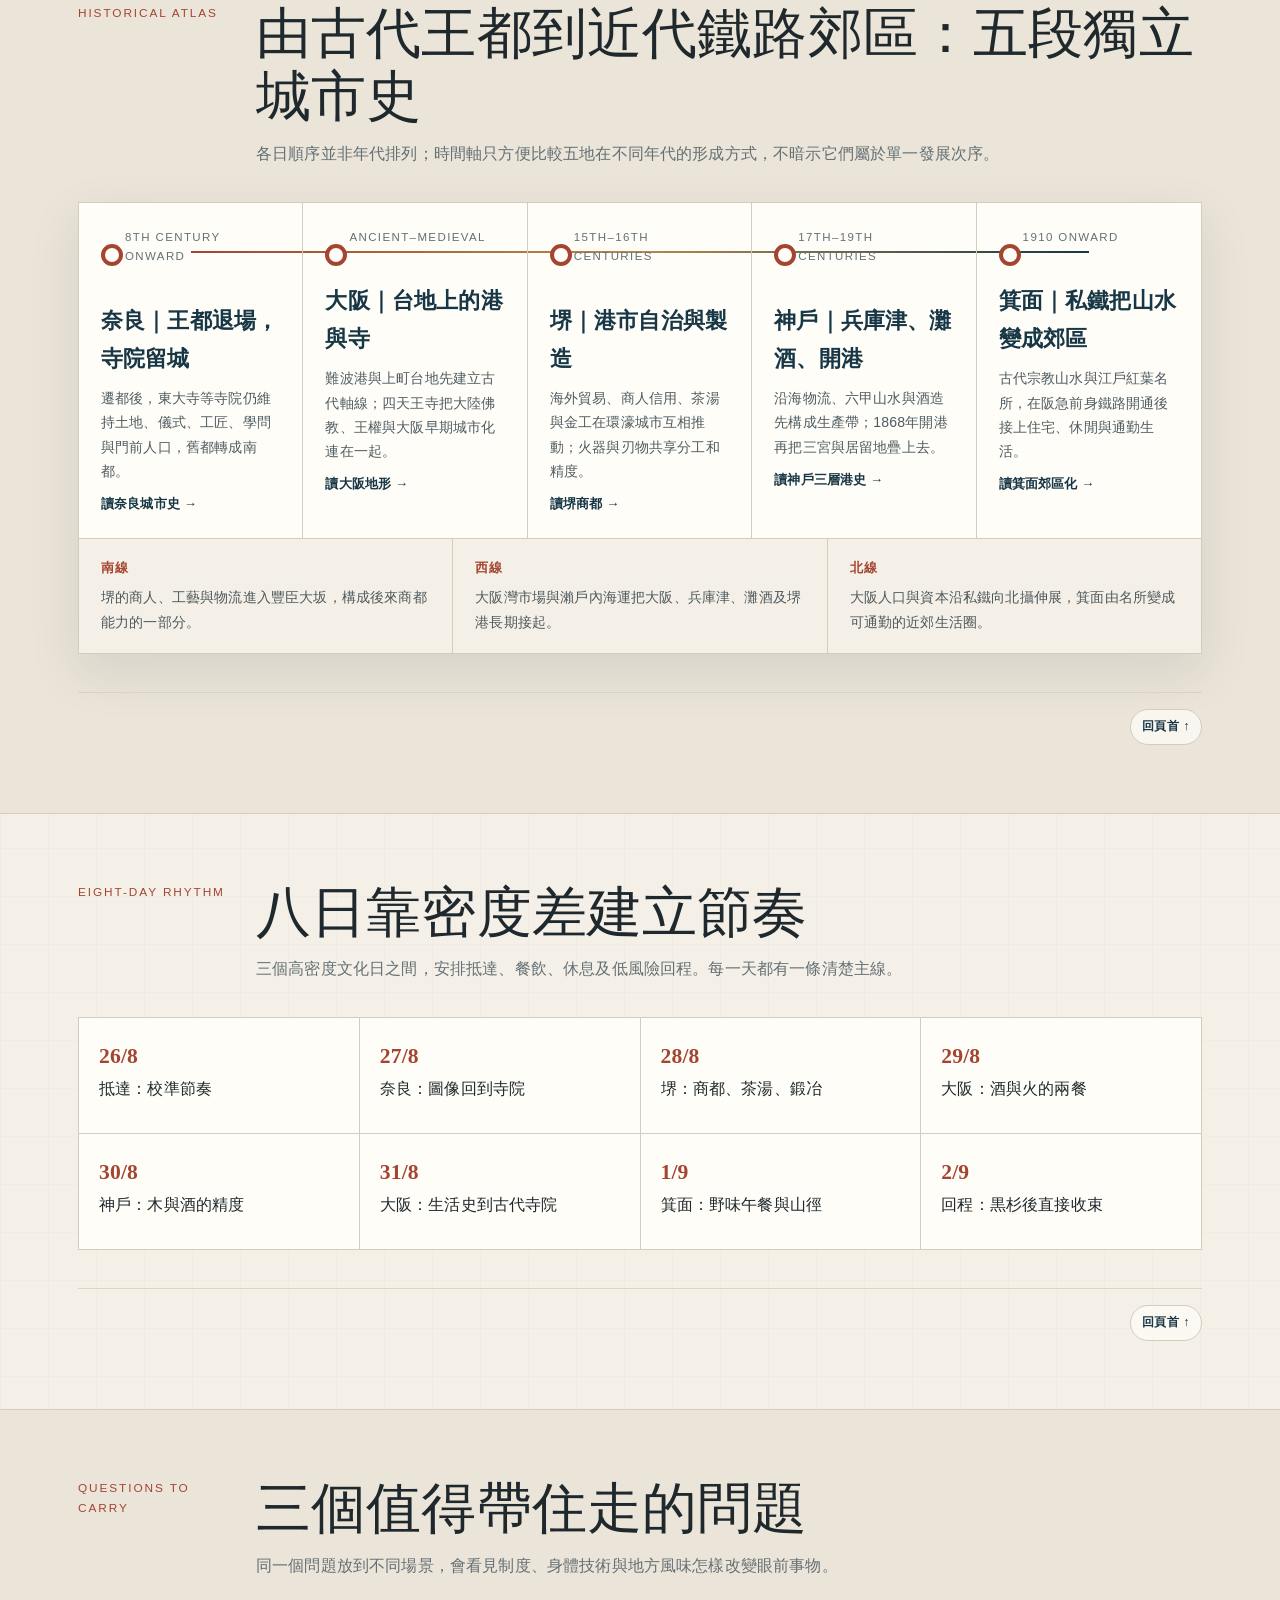
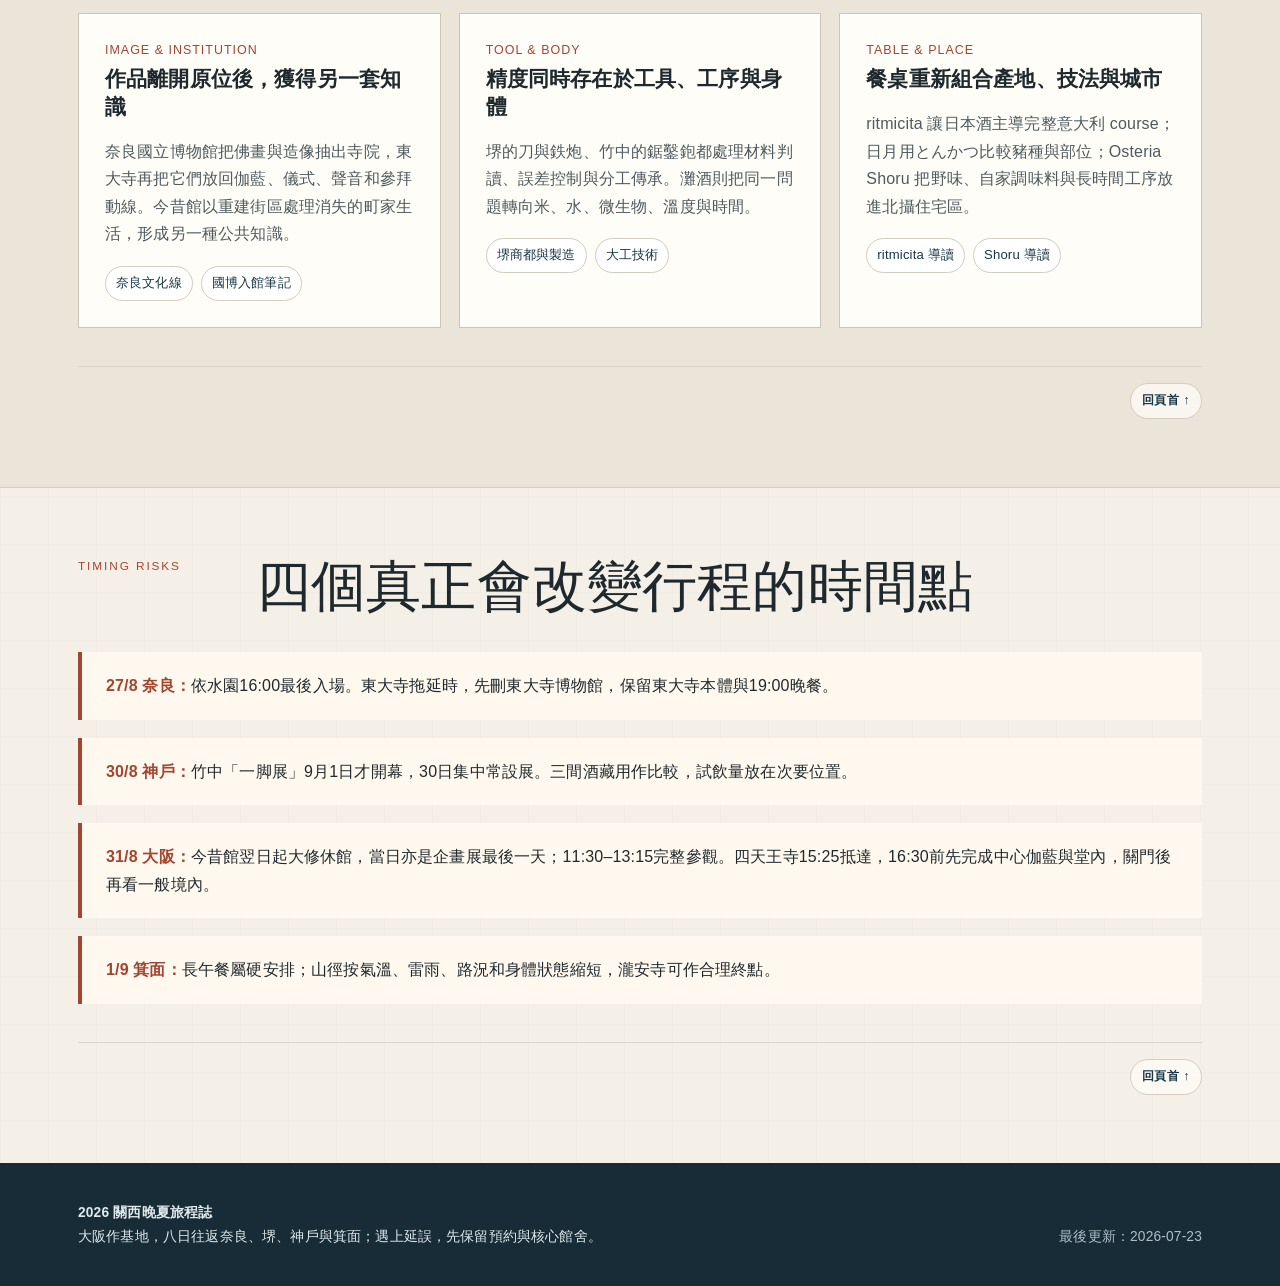
==== commit 3d81eb39: "Add optional post-dinner bar guide" ====
--- a/index.html
+++ b/index.html
@@ -60,6 +60,7 @@
       <a class="mode-card" href="culture.html"><span class="mode-no">03</span><strong>這座城如何形成</strong><span>城市史、宗教、商業、工藝與館舍之間的長線關係。</span></a>
       <a class="mode-card" href="food.html"><span class="mode-no">04</span><strong>這餐值得看甚麼</strong><span>主廚、產地、技法、酒與實際餐期；地圖由每段頁尾直達。</span></a>
     </nav>
+    <div class="notice sage"><strong>晚餐後仍有餘裕：</strong><a href="drinks.html">酒場與食後一杯</a>按心情、距離、酒款與當晚實際營業整理多個候選；毋須預先寫死一間。</div>
   </div></section>
 
   <section class="section alt"><div class="wrap">
@@ -93,7 +94,7 @@
   <section class="section alt"><div class="wrap"><div class="section-heading"><div class="label">Questions to carry</div><div><h2>三個值得帶住走的問題</h2><p>同一個問題放到不同場景，會看見制度、身體技術與地方風味怎樣改變眼前事物。</p></div></div><div class="grid-3">
     <article class="card"><div class="meta">Image & institution</div><h3>作品離開原位後，獲得另一套知識</h3><p>奈良國立博物館把佛畫與造像抽出寺院，東大寺再把它們放回伽藍、儀式、聲音和參拜動線。今昔館以重建街區處理消失的町家生活，形成另一種公共知識。</p><div class="contextual-links"><a href="culture.html#nara">奈良文化線</a><a href="museums.html#nara-museum">國博入館筆記</a></div></article>
     <article class="card"><div class="meta">Tool & body</div><h3>精度同時存在於工具、工序與身體</h3><p>堺的刀與鉄炮、竹中的鋸鑿鉋都處理材料判讀、誤差控制與分工傳承。灘酒則把同一問題轉向米、水、微生物、溫度與時間。</p><div class="contextual-links"><a href="culture.html#sakai">堺商都與製造</a><a href="culture.html#carpentry">大工技術</a></div></article>
-    <article class="card"><div class="meta">Table & place</div><h3>餐桌重新組合產地、技法與城市</h3><p>ritmicita 讓日本酒主導完整意大利 course；日月用とんかつ比較豬種與部位；Osteria Shoru 把野味、自家調味料與長時間工序放進北攝住宅區。</p><div class="contextual-links"><a href="food.html#ritmicita">ritmicita 導讀</a><a href="food.html#shoru">Shoru 導讀</a><a href="nightlife.html">餐後酒場</a></div></article>
+    <article class="card"><div class="meta">Table & place</div><h3>餐桌重新組合產地、技法與城市</h3><p>ritmicita 讓日本酒主導完整意大利 course；日月用とんかつ比較豬種與部位；Osteria Shoru 把野味、自家調味料與長時間工序放進北攝住宅區。</p><div class="contextual-links"><a href="food.html#ritmicita">ritmicita 導讀</a><a href="food.html#shoru">Shoru 導讀</a></div></article>
   </div></div></section>
 
   <section class="section"><div class="wrap"><div class="section-heading"><div class="label">Timing risks</div><div><h2>四個真正會改變行程的時間點</h2></div></div>
--- a/assets/style.css
+++ b/assets/style.css
@@ -46,7 +46,7 @@
 .route-board{background:rgba(255,255,255,.08);border:1px solid rgba(255,255,255,.17);border-radius:24px;padding:22px}.route-board .route-date{display:flex;align-items:center;justify-content:space-between;color:#d9e6e9;font-size:.84rem}.route-line{position:relative;margin:28px 10px 8px;padding-left:28px}.route-line::before{content:"";position:absolute;left:7px;top:7px;bottom:10px;width:2px;background:linear-gradient(#e7c88c,#dfeaed)}.route-stop{position:relative;padding:0 0 22px 18px}.route-stop::before{content:"";position:absolute;left:-27px;top:.42em;width:11px;height:11px;border-radius:50%;background:#e7c88c;border:3px solid var(--navy-2)}.route-stop strong{display:block;font-size:.96rem}.route-stop span{font-size:.78rem;color:#d6e2e6}
 .quick-nav{display:flex;flex-wrap:wrap;gap:10px;margin:28px 0}.quick-nav a{border:1px solid var(--line);background:var(--card);padding:7px 12px;border-radius:999px;text-decoration:none;font-size:.86rem}
 .timeline{display:grid;gap:18px}.day-card{scroll-margin-top:110px;display:grid;grid-template-columns:132px minmax(0,1fr) 250px;gap:24px;background:var(--card);border:1px solid var(--line);padding:26px}.datebox{font-family:var(--serif);font-size:1.62rem;color:var(--navy);line-height:1.16}.datebox small{font-family:var(--sans);font-size:.73rem;color:var(--muted);letter-spacing:.12em;text-transform:uppercase}.day-card h2{font-family:var(--serif);font-size:1.45rem;margin:0 0 6px}.day-card .summary{color:var(--muted);margin:0 0 15px}.schedule{width:100%;border-collapse:collapse}.schedule td{padding:8px 0;border-bottom:1px solid #e5dfd4;vertical-align:top}.schedule tr:last-child td{border-bottom:0}.schedule td:first-child{width:110px;font-weight:700;color:var(--navy);white-space:nowrap}.day-aside{border-left:1px solid var(--line);padding-left:22px;font-size:.9rem;color:var(--muted)}.day-aside h3{font-size:.93rem;color:var(--ink);margin:0 0 7px}.day-aside ul{margin:0;padding-left:1.15rem}.chip{display:inline-block;border:1px solid var(--line);background:white;padding:3px 9px;border-radius:999px;font-size:.76rem;margin:2px 4px 2px 0}.chip.core{border-color:#9ab0ba;color:var(--navy)}.chip.cut{border-color:#d7b4a8;color:var(--vermilion)}.chip.food{border-color:#cdb98e;color:#7a5b25}
-.schedule .context-link{font-weight:650;text-decoration-color:rgba(27,65,80,.38);text-decoration-thickness:.08em}.schedule .context-link::after{display:inline-block;margin-left:.35em;color:var(--muted);font-size:.72em;text-decoration:none}.schedule .museum-link::after{content:"入館"}.schedule .food-link::after{content:"餐飲"}.schedule .bar-link::after{content:"酒場"}.schedule .culture-link::after{content:"文化"}.schedule .map-link::after{content:"地圖"}.schedule .context-link:hover{color:var(--vermilion);text-decoration-color:currentColor}
+.schedule .context-link{font-weight:650;text-decoration-color:rgba(27,65,80,.38);text-decoration-thickness:.08em}.schedule .context-link::after{display:inline-block;margin-left:.35em;color:var(--muted);font-size:.72em;text-decoration:none}.schedule .museum-link::after{content:"入館"}.schedule .food-link::after{content:"餐飲"}.schedule .culture-link::after{content:"文化"}.schedule .map-link::after{content:"地圖"}.schedule .drink-link::after{content:"可選"}.schedule .context-link:hover{color:var(--vermilion);text-decoration-color:currentColor}
 .essay{max-width:930px;margin:0 auto 58px;scroll-margin-top:110px}.essay .kicker{color:var(--vermilion);font-size:.77rem;letter-spacing:.14em;text-transform:uppercase}.essay h2{font-family:var(--serif);font-size:clamp(2rem,4vw,3.15rem);line-height:1.2;font-weight:500;margin:.2em 0 .55em}.essay h3{font-size:1.1rem;margin:1.8em 0 .4em}.essay p{font-size:1.01rem}.pullquote{font-family:var(--serif);font-size:1.55rem;line-height:1.5;color:var(--navy);border-left:3px solid var(--gold);padding-left:20px;margin:30px 0}
 .museum-grid{display:grid;grid-template-columns:repeat(2,1fr);gap:18px}.museum-card{scroll-margin-top:110px;background:var(--card);border:1px solid var(--line);padding:26px}.museum-card h2{font-family:var(--serif);font-size:1.5rem;margin:.15em 0 .35em}.museum-card .hours{font-size:.83rem;color:var(--muted);border-top:1px solid var(--line);padding-top:13px;margin-top:16px}.focus-list{display:grid;grid-template-columns:90px 1fr;gap:8px 16px;margin-top:16px}.focus-list dt{font-weight:700;color:var(--navy)}.focus-list dd{margin:0;color:#4e595d}.source-links{margin-top:16px;font-size:.84rem}.source-links a{margin-right:12px}
 .table-wrap{overflow-x:auto}.table{width:100%;border-collapse:collapse;background:var(--card);border:1px solid var(--line);min-width:780px}.table th,.table td{text-align:left;vertical-align:top;padding:14px 16px;border-bottom:1px solid var(--line)}.table th{background:#e9e3d8;color:var(--navy);font-size:.86rem}.table tr:last-child td{border-bottom:0}.table td:first-child{white-space:nowrap}
@@ -110,6 +110,12 @@
 .relation-guide{display:grid;grid-template-columns:repeat(3,1fr);gap:1px;margin:24px 0;background:var(--line);border:1px solid var(--line)}.relation-guide>div{background:var(--card);padding:17px 19px}.relation-guide strong{display:block;color:var(--navy);font-family:var(--serif);font-size:1.06rem}.relation-guide span{display:block;margin-top:5px;color:var(--muted);font-size:.84rem;line-height:1.55}
 .section-heading p{font-size:1rem}.card,.connect-card,.food-feature,.museum-feature,.day-card,.map-card{border-color:#cec4b4}.food-feature{box-shadow:0 12px 30px rgba(24,55,70,.055)}
 .service-japanese{margin-top:18px;padding:18px 20px;border-left:3px solid var(--vermilion);background:#f7f2e8}.service-japanese>strong{display:block;color:var(--navy);font-family:var(--serif);font-size:1.08rem;margin-bottom:8px}.service-japanese dl,.service-japanese dl div{margin:0}.service-japanese dl div{display:grid;grid-template-columns:minmax(230px,.9fr) minmax(0,1.1fr);gap:16px;padding:10px 0;border-top:1px solid rgba(24,55,70,.13)}.service-japanese dt{font-weight:700}.service-japanese dd{margin:0;color:var(--muted);font-size:.9rem}.service-japanese dd span{display:block;color:var(--ink);margin-top:2px}@media(max-width:720px){.service-japanese dl div{grid-template-columns:1fr;gap:3px}}
+
+/* Optional post-dinner drinks */
+.drink-key{display:grid;grid-template-columns:repeat(4,1fr);gap:1px;background:var(--line);border:1px solid var(--line);margin:24px 0}.drink-key>div{display:grid;grid-template-columns:38px 1fr;gap:10px;align-items:center;background:var(--card);padding:15px}.drink-key strong{display:grid;place-items:center;width:34px;height:34px;border-radius:50%;background:var(--navy);color:#fff;font-family:var(--serif)}.drink-key span{font-size:.84rem;color:var(--muted)}
+.drink-night{scroll-margin-top:90px}.drink-options{display:grid;grid-template-columns:repeat(2,minmax(0,1fr));gap:16px}.featured-night{grid-template-columns:repeat(2,minmax(0,1fr))}.drink-option{background:var(--card);border:1px solid var(--line);padding:24px;box-shadow:0 10px 28px rgba(24,55,70,.045)}.drink-option.preferred{border-top:4px solid var(--vermilion)}.drink-option.stop-option{border-top:4px solid var(--sage)}.drink-option.detour-option{border-top:4px solid var(--gold)}.drink-option h3{font-family:var(--serif);font-size:1.55rem;line-height:1.25;margin:.55rem 0}.drink-option p{margin:.55rem 0;color:#48565b}.drink-option .transfer{color:var(--ink)}.option-top{display:flex;justify-content:space-between;gap:12px;align-items:center}.mood,.fit{font-size:.72rem;letter-spacing:.08em}.mood{color:var(--vermilion);text-transform:uppercase}.fit{color:var(--sage);text-align:right}.caveat{margin-top:16px!important;padding:12px 14px;background:#f5efe4;border-left:3px solid var(--gold);font-size:.86rem}.option-actions{display:flex;flex-wrap:wrap;gap:7px;margin-top:18px}.option-actions a{display:inline-flex;border:1px solid var(--line);background:#fff;padding:5px 10px;border-radius:999px;text-decoration:none;font-size:.8rem;font-weight:700}.decision-strip{display:grid;grid-template-columns:repeat(5,1fr);gap:1px;background:var(--line);border:1px solid var(--line);margin-top:18px}.decision-strip>div{background:#fffaf1;padding:14px}.decision-strip strong,.decision-strip span{display:block}.decision-strip strong{color:var(--vermilion);font-size:.78rem}.decision-strip span{margin-top:3px;font-family:var(--serif)}
+@media(max-width:900px){.drink-key,.decision-strip{grid-template-columns:repeat(2,1fr)}}
+@media(max-width:760px){.drink-key,.drink-options,.featured-night,.decision-strip{grid-template-columns:1fr}.drink-option{padding:20px}.option-top{align-items:flex-start}.fit{max-width:48%}}
 @media(max-width:1050px){.atlas-track{grid-template-columns:repeat(2,1fr)}.atlas-track::before{display:none}.atlas-era{min-height:0}.atlas-era::before{top:28px}.culture-map{grid-template-columns:repeat(2,1fr)}.dining-atlas{grid-template-columns:repeat(2,1fr)}.hero-visual{inset:0 0 0 45%}.hero-grid{grid-template-columns:1fr .75fr}}
 @media(max-width:760px){.hero{min-height:720px}.hero::before{background:linear-gradient(0deg,rgba(11,36,47,.98) 0%,rgba(11,36,47,.94) 58%,rgba(11,36,47,.30) 100%)}.hero-grid{display:block;min-height:720px;padding-top:250px}.hero-visual{inset:0 0 50% 0}.hero-visual::after{background:linear-gradient(0deg,#102f3d 0%,rgba(16,47,61,.08) 70%)}.hero h1{font-size:clamp(2.75rem,13.5vw,4.4rem)}.hero .stat-row{grid-template-columns:repeat(4,1fr)}.hero .stat{padding:12px 8px}.hero .stat strong{font-size:1.2rem}.hero .stat span{font-size:.66rem}.mode-nav,.atlas-track,.culture-map,.dining-atlas,.confidence-row,.relation-guide{grid-template-columns:1fr}.mode-card{min-height:140px}.journey-bridge{grid-template-columns:1fr}.regional-thesis{grid-template-columns:1fr}.regional-thesis .thesis-lead{position:static}.page-hero.has-art{min-height:340px}.page-hero.has-art::before{background-image:linear-gradient(90deg,rgba(15,42,54,.98),rgba(15,42,54,.72)),var(--page-art)}.culture-place{min-height:0}}
 
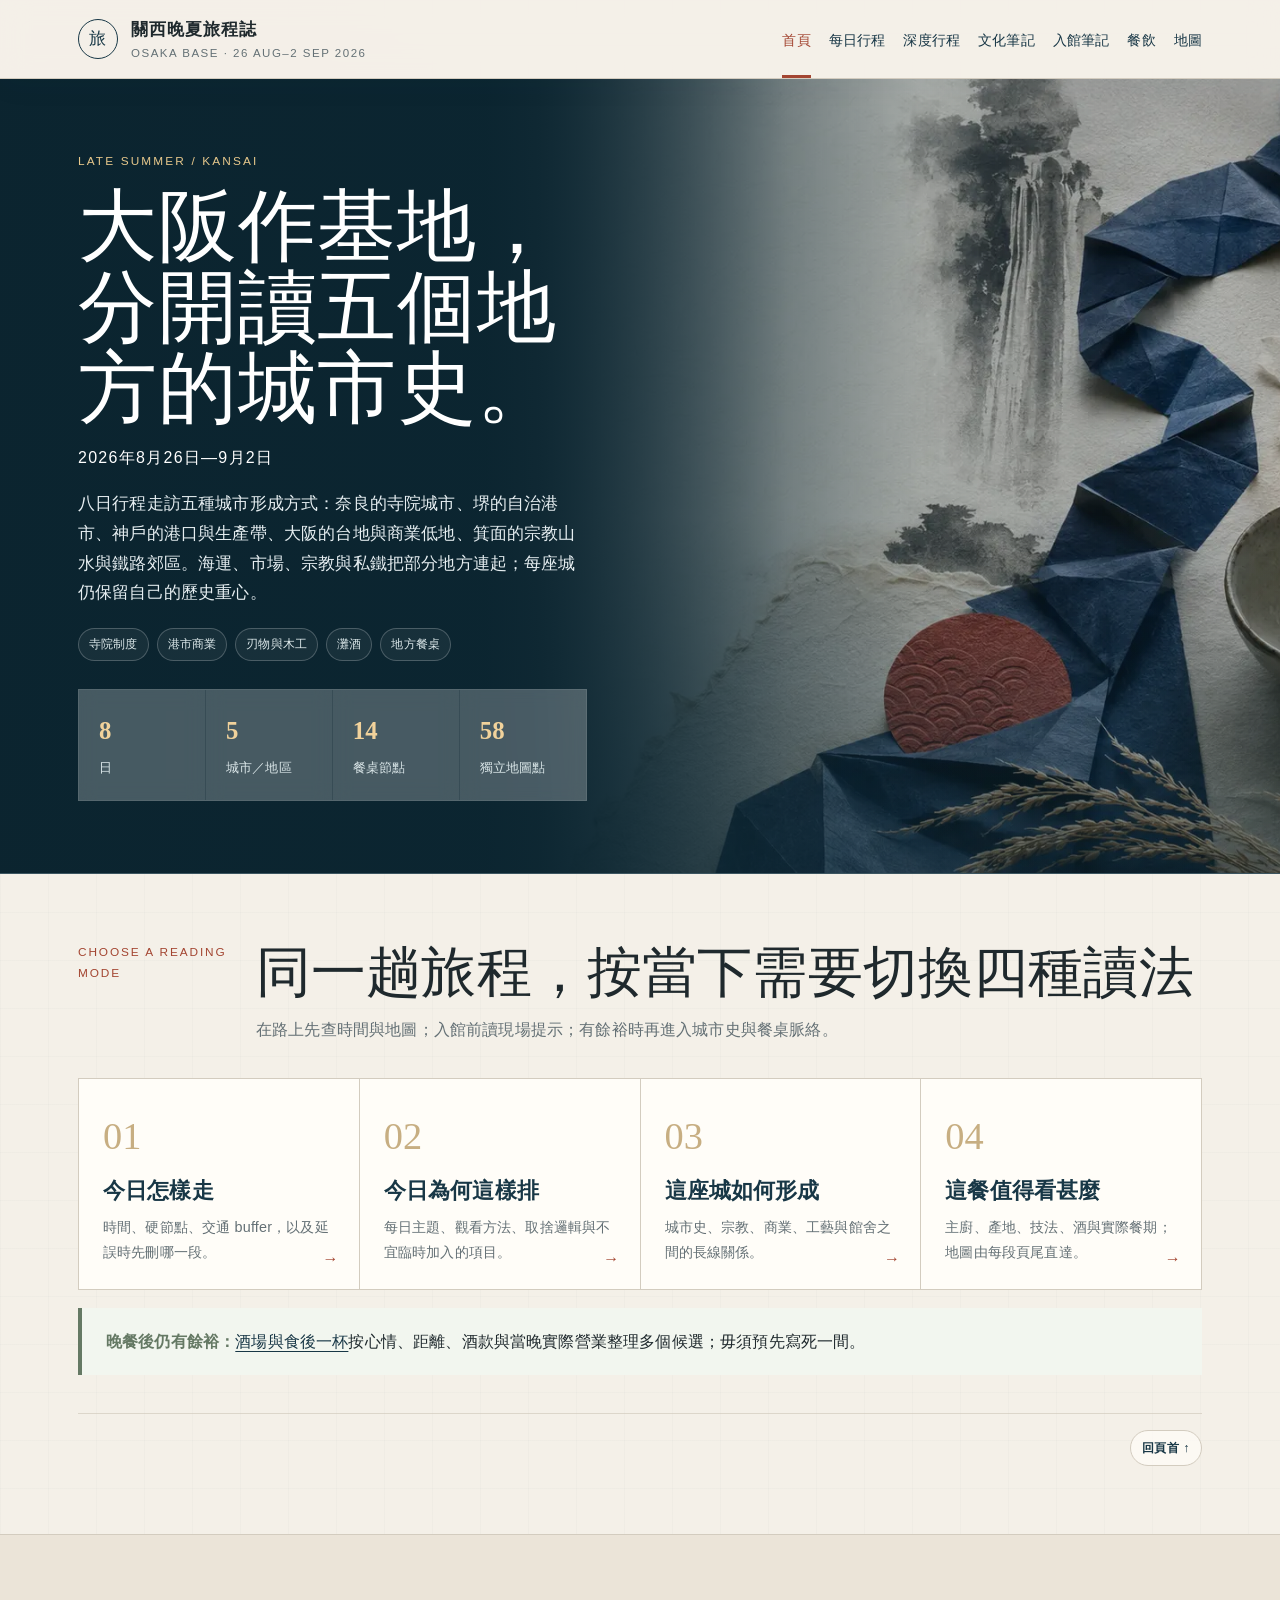
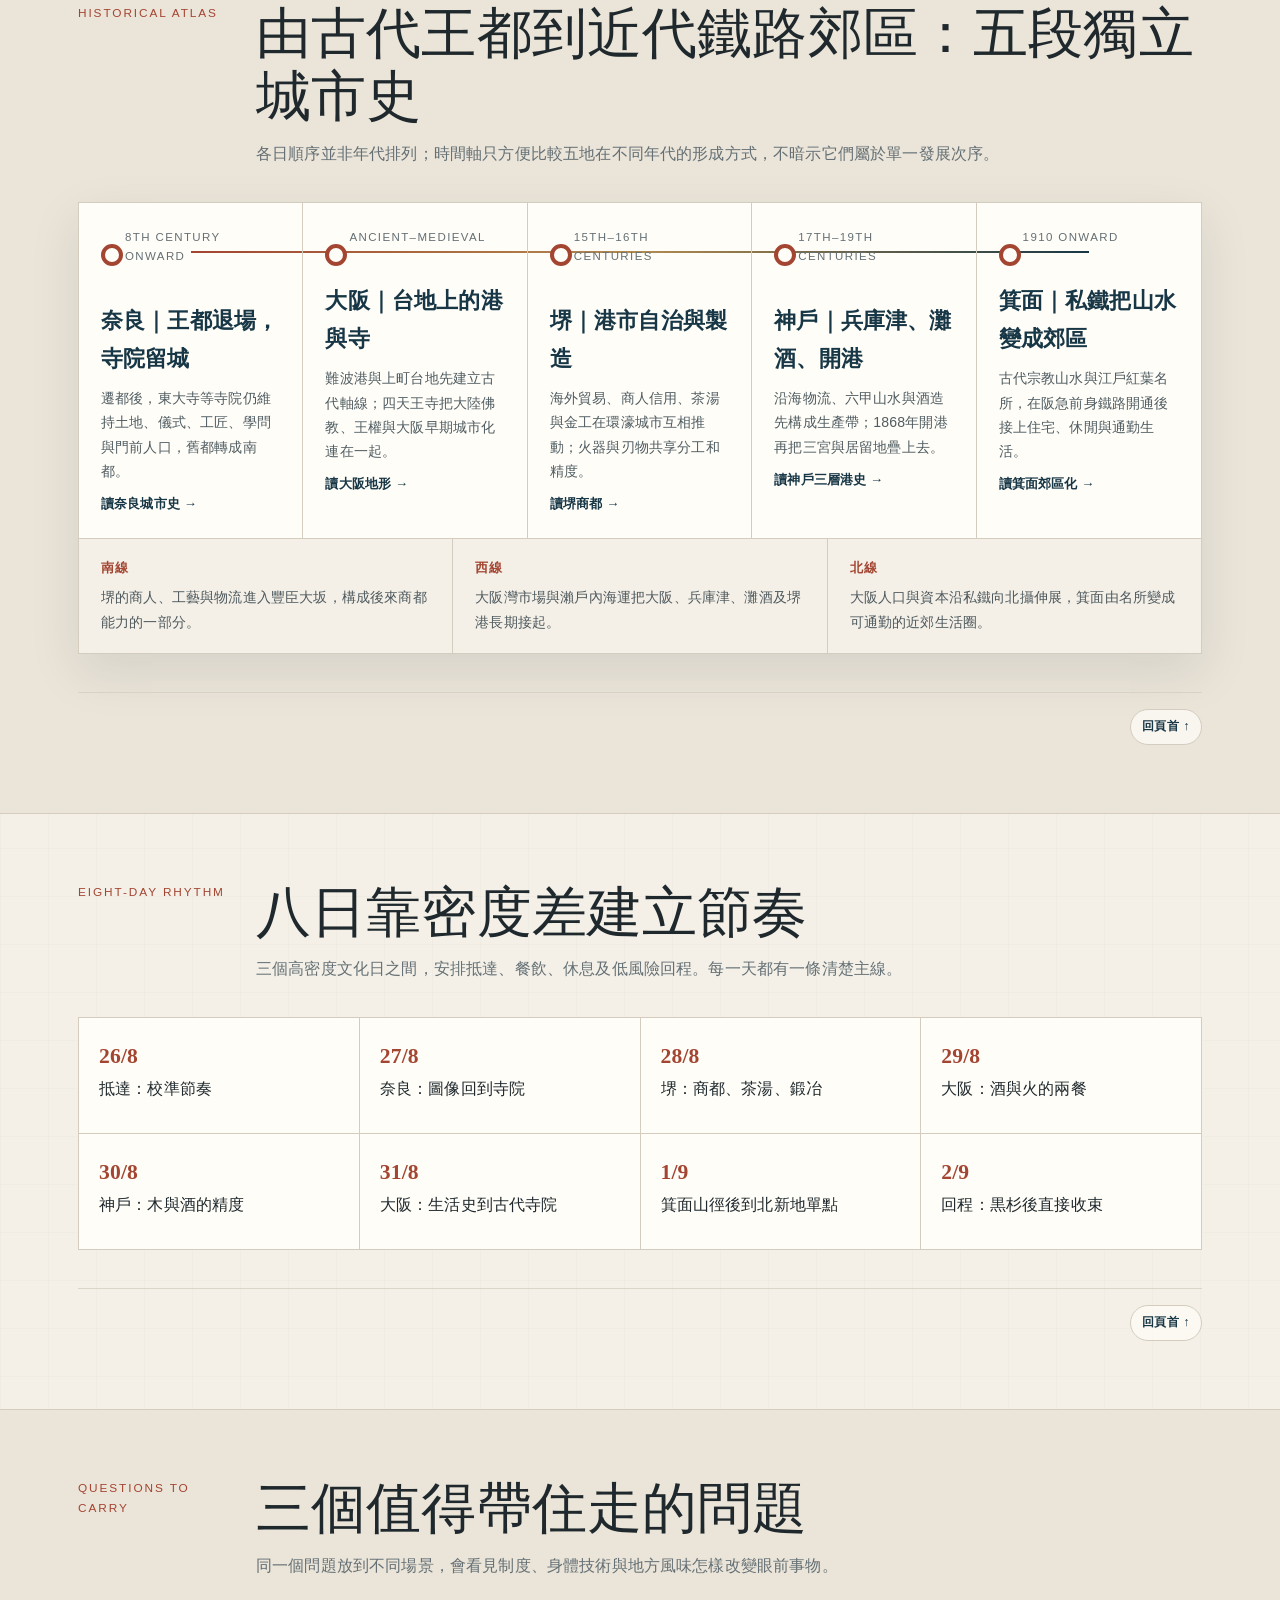
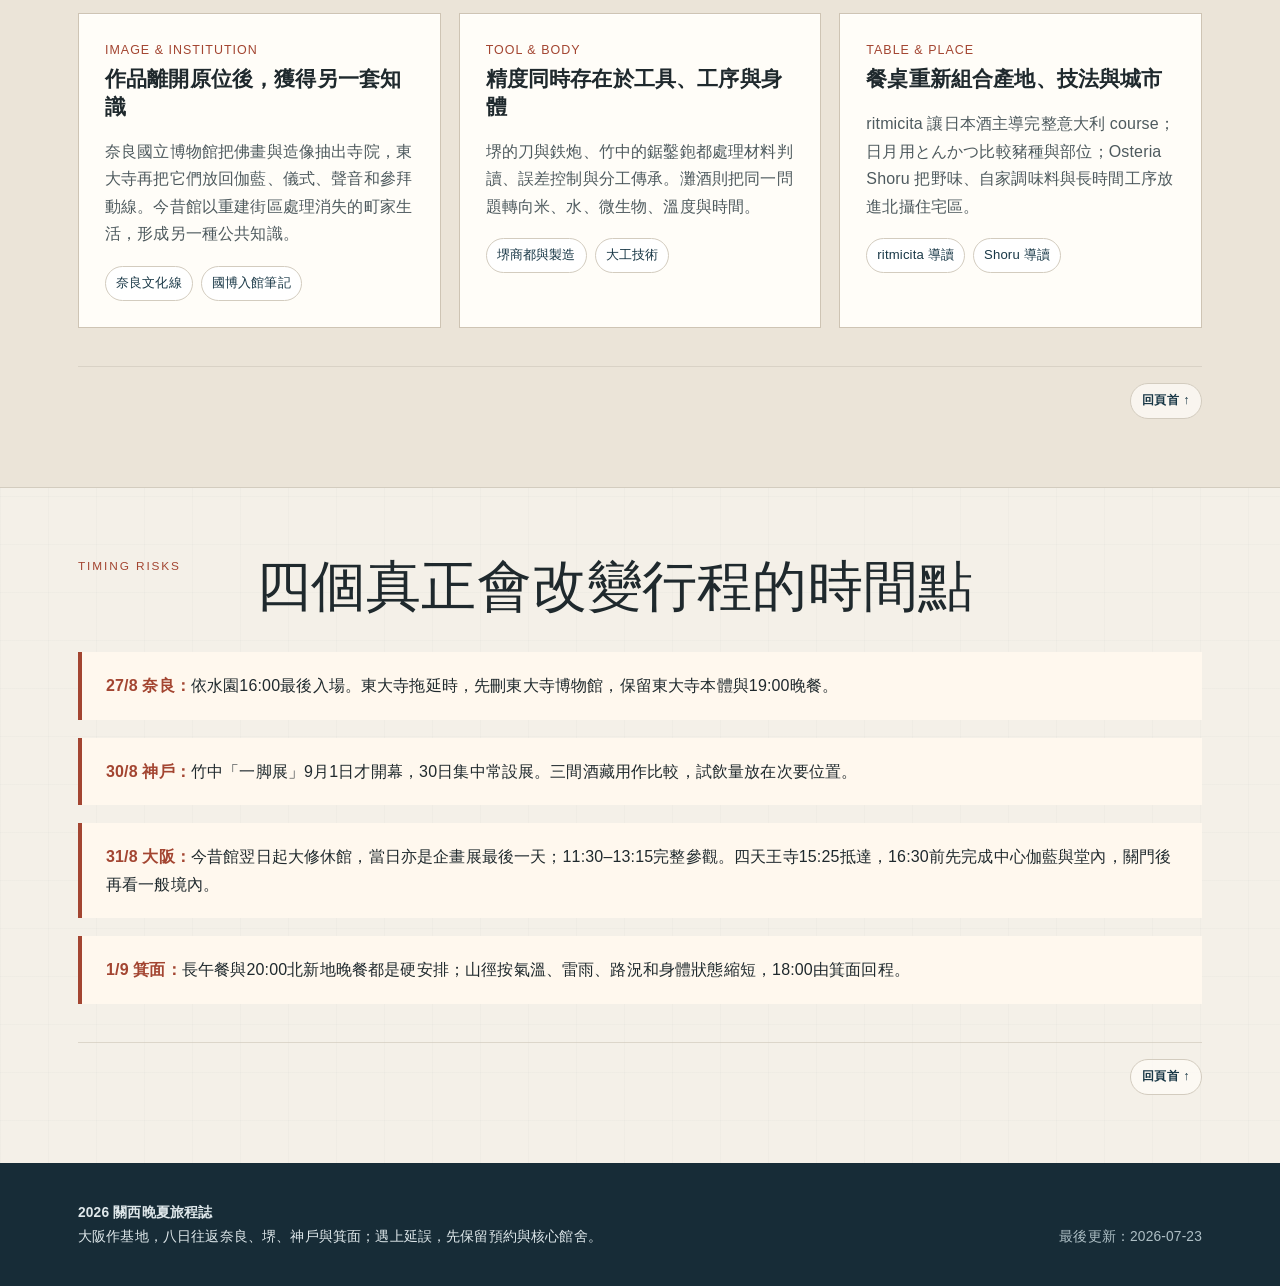
==== commit a9c11a58: "Add Sakamoto dinner to 1 September itinerary" ====
--- a/index.html
+++ b/index.html
@@ -48,7 +48,7 @@
       <p class="date">2026年8月26日—9月2日</p>
       <p class="lede">八日行程走訪五種城市形成方式：奈良的寺院城市、堺的自治港市、神戶的港口與生產帶、大阪的台地與商業低地、箕面的宗教山水與鐵路郊區。海運、市場、宗教與私鐵把部分地方連起；每座城仍保留自己的歷史重心。</p>
       <div class="hero-route-note" aria-label="旅程主題"><span>寺院制度</span><span>港市商業</span><span>刃物與木工</span><span>灘酒</span><span>地方餐桌</span></div>
-      <div class="stat-row"><div class="stat"><strong>8</strong><span>日</span></div><div class="stat"><strong>5</strong><span>城市／地區</span></div><div class="stat"><strong>12</strong><span>餐桌節點</span></div><div class="stat"><strong>52</strong><span>獨立地圖點</span></div></div>
+      <div class="stat-row"><div class="stat"><strong>8</strong><span>日</span></div><div class="stat"><strong>5</strong><span>城市／地區</span></div><div class="stat"><strong>14</strong><span>餐桌節點</span></div><div class="stat"><strong>58</strong><span>獨立地圖點</span></div></div>
     </div><div aria-hidden="true"></div></div>
   </section>
 
@@ -86,7 +86,7 @@
       <a href="deep-itinerary.html#food-day"><strong>29/8</strong><span>大阪：酒與火的兩餐</span></a>
       <a href="deep-itinerary.html#kobe"><strong>30/8</strong><span>神戶：木與酒的精度</span></a>
       <a href="deep-itinerary.html#osaka"><strong>31/8</strong><span>大阪：生活史到古代寺院</span></a>
-      <a href="deep-itinerary.html#minoh"><strong>1/9</strong><span>箕面：野味午餐與山徑</span></a>
+      <a href="deep-itinerary.html#minoh"><strong>1/9</strong><span>箕面山徑後到北新地單點</span></a>
       <a href="deep-itinerary.html#departure"><strong>2/9</strong><span>回程：黒杉後直接收束</span></a>
     </div>
   </div></section>
@@ -101,7 +101,7 @@
     <div class="notice"><strong>27/8 奈良：</strong>依水園16:00最後入場。東大寺拖延時，先刪東大寺博物館，保留東大寺本體與19:00晚餐。</div>
     <div class="notice"><strong>30/8 神戶：</strong>竹中「一脚展」9月1日才開幕，30日集中常設展。三間酒藏用作比較，試飲量放在次要位置。</div>
     <div class="notice"><strong>31/8 大阪：</strong>今昔館翌日起大修休館，當日亦是企畫展最後一天；11:30–13:15完整參觀。四天王寺15:25抵達，16:30前先完成中心伽藍與堂內，關門後再看一般境內。</div>
-    <div class="notice"><strong>1/9 箕面：</strong>長午餐屬硬安排；山徑按氣溫、雷雨、路況和身體狀態縮短，瀧安寺可作合理終點。</div>
+    <div class="notice"><strong>1/9 箕面：</strong>長午餐與20:00北新地晚餐都是硬安排；山徑按氣溫、雷雨、路況和身體狀態縮短，18:00由箕面回程。</div>
   </div></section>
 </main>
 <footer class="footer"><div class="wrap footer-grid"><div><strong>2026 關西晚夏旅程誌</strong><br>大阪作基地，八日往返奈良、堺、神戶與箕面；遇上延誤，先保留預約與核心館舍。</div><div class="updated">最後更新：2026-07-23</div></div></footer>
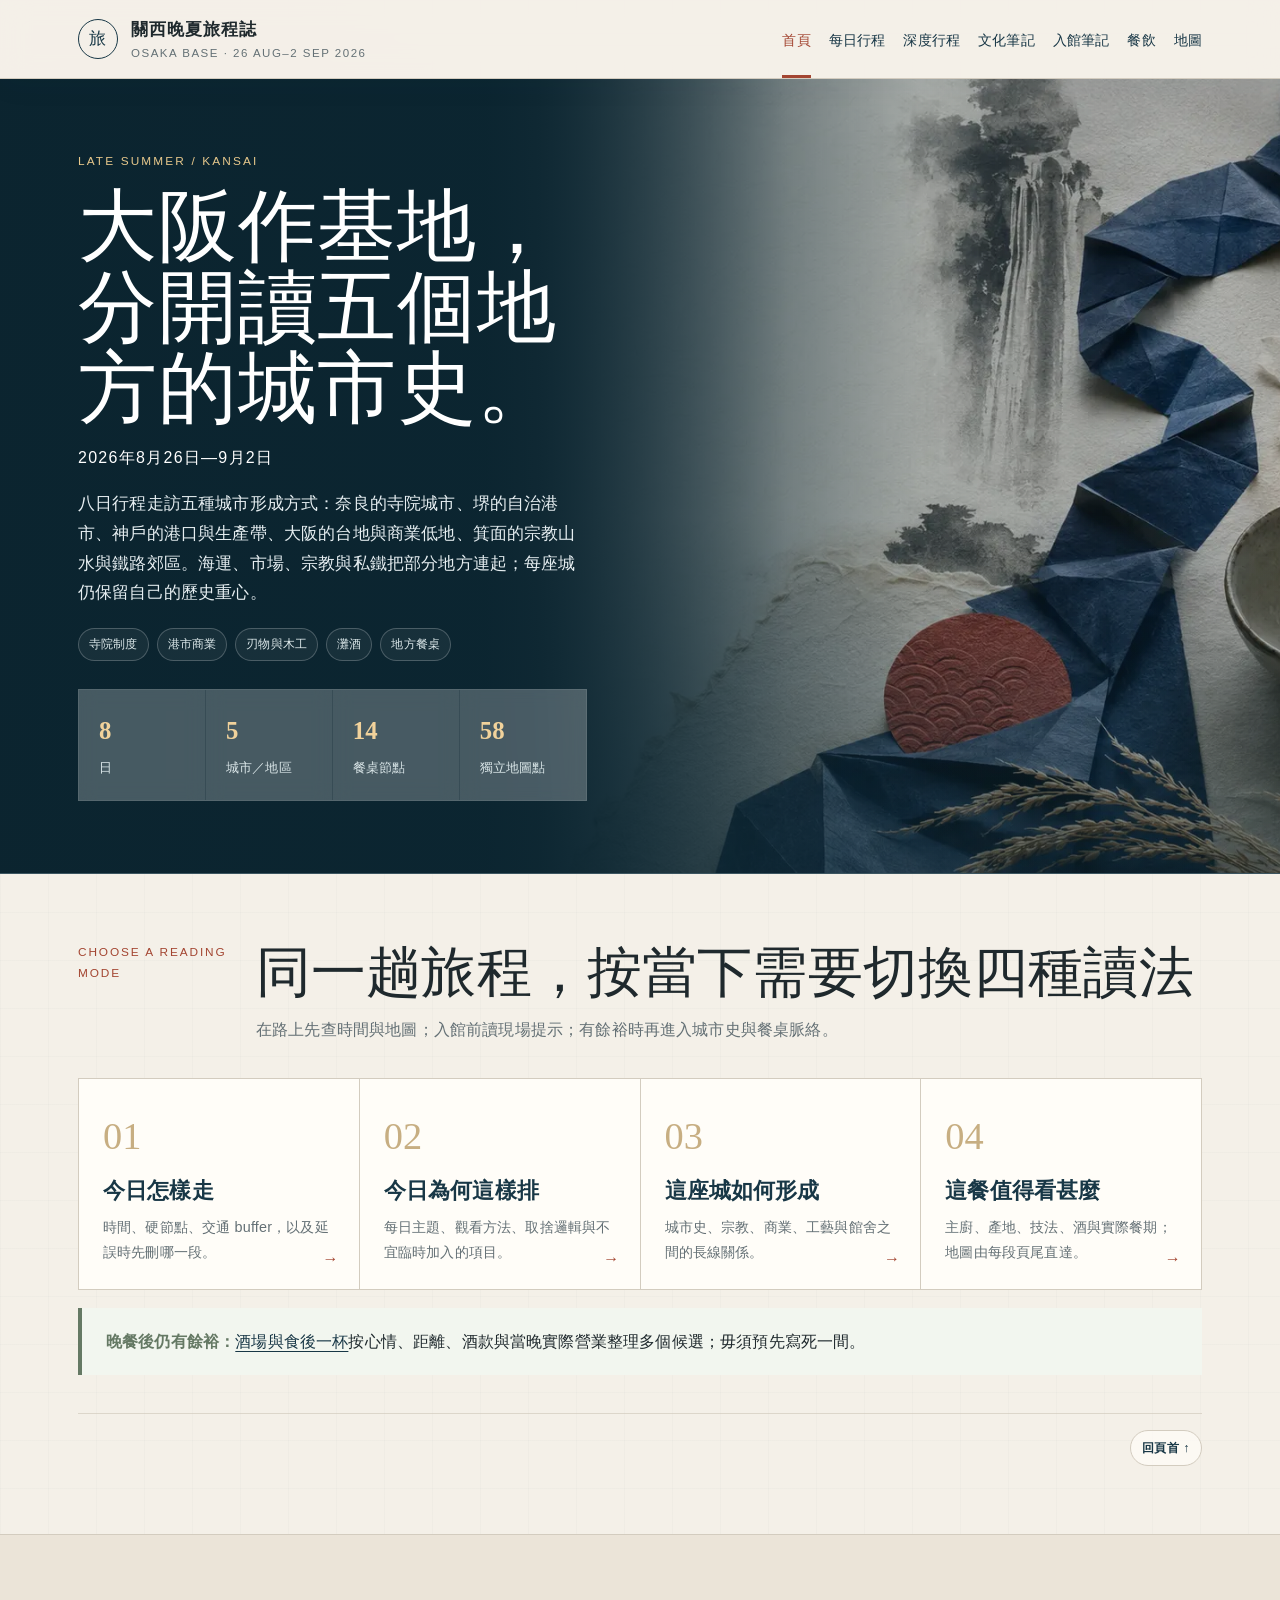
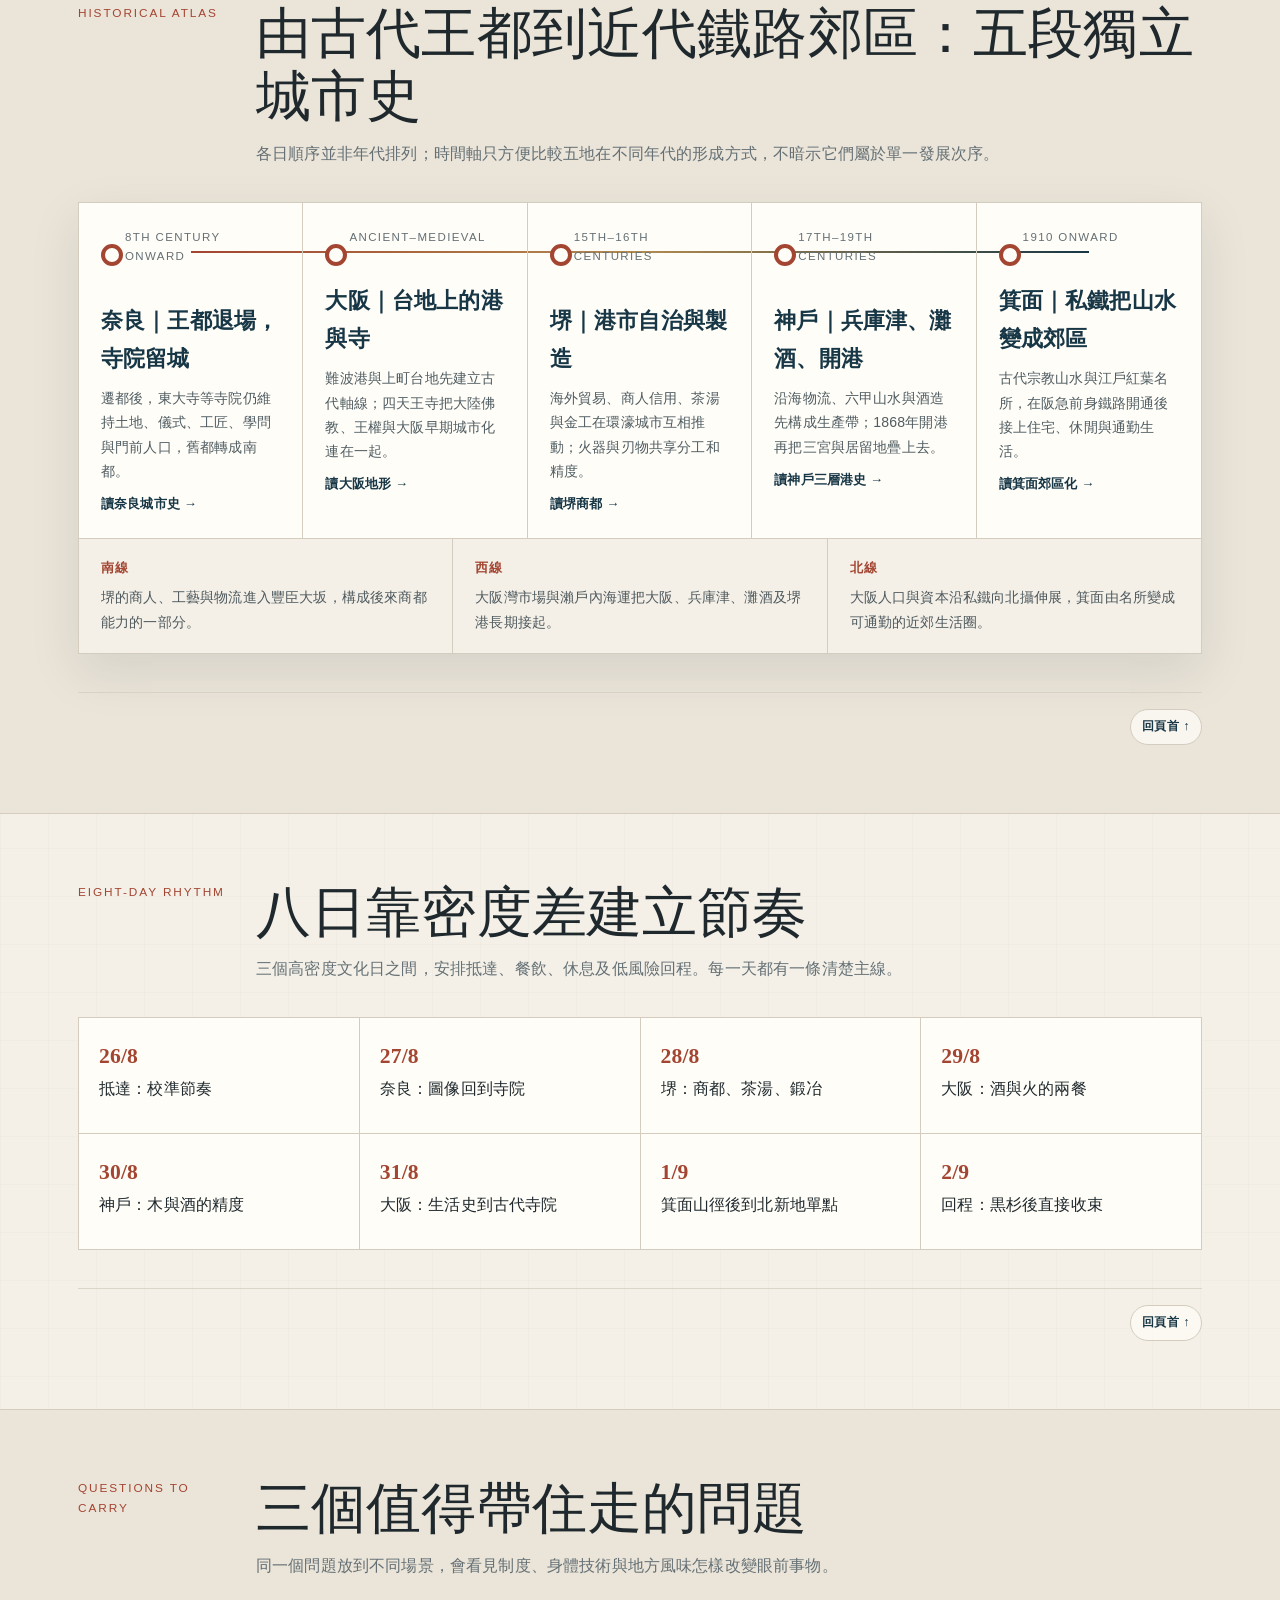
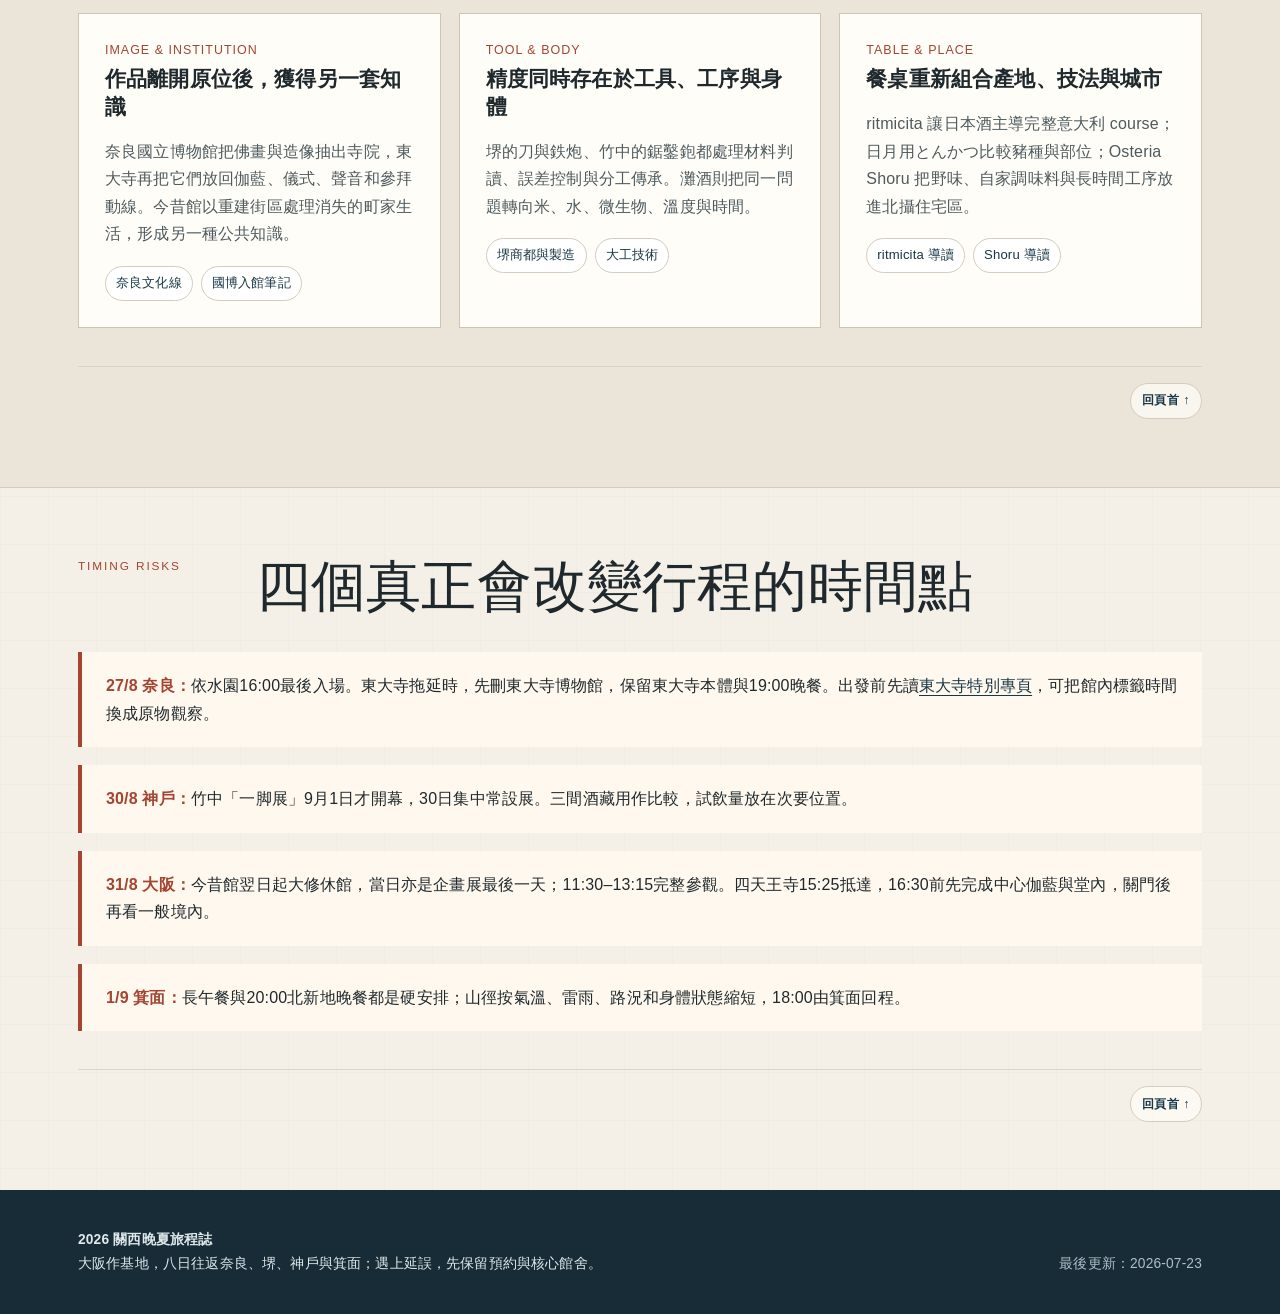
==== commit de1488e1: "Add immersive Todaiji field dossier" ====
--- a/index.html
+++ b/index.html
@@ -98,7 +98,7 @@
   </div></div></section>
 
   <section class="section"><div class="wrap"><div class="section-heading"><div class="label">Timing risks</div><div><h2>四個真正會改變行程的時間點</h2></div></div>
-    <div class="notice"><strong>27/8 奈良：</strong>依水園16:00最後入場。東大寺拖延時，先刪東大寺博物館，保留東大寺本體與19:00晚餐。</div>
+    <div class="notice"><strong>27/8 奈良：</strong>依水園16:00最後入場。東大寺拖延時，先刪東大寺博物館，保留東大寺本體與19:00晚餐。出發前先讀<a href="todaiji.html">東大寺特別專頁</a>，可把館內標籤時間換成原物觀察。</div>
     <div class="notice"><strong>30/8 神戶：</strong>竹中「一脚展」9月1日才開幕，30日集中常設展。三間酒藏用作比較，試飲量放在次要位置。</div>
     <div class="notice"><strong>31/8 大阪：</strong>今昔館翌日起大修休館，當日亦是企畫展最後一天；11:30–13:15完整參觀。四天王寺15:25抵達，16:30前先完成中心伽藍與堂內，關門後再看一般境內。</div>
     <div class="notice"><strong>1/9 箕面：</strong>長午餐與20:00北新地晚餐都是硬安排；山徑按氣溫、雷雨、路況和身體狀態縮短，18:00由箕面回程。</div>
--- a/assets/style.css
+++ b/assets/style.css
@@ -113,7 +113,7 @@
 
 /* Optional post-dinner drinks */
 .drink-key{display:grid;grid-template-columns:repeat(4,1fr);gap:1px;background:var(--line);border:1px solid var(--line);margin:24px 0}.drink-key>div{display:grid;grid-template-columns:38px 1fr;gap:10px;align-items:center;background:var(--card);padding:15px}.drink-key strong{display:grid;place-items:center;width:34px;height:34px;border-radius:50%;background:var(--navy);color:#fff;font-family:var(--serif)}.drink-key span{font-size:.84rem;color:var(--muted)}
-.drink-night{scroll-margin-top:90px}.drink-options{display:grid;grid-template-columns:repeat(2,minmax(0,1fr));gap:16px}.featured-night{grid-template-columns:repeat(2,minmax(0,1fr))}.drink-option{background:var(--card);border:1px solid var(--line);padding:24px;box-shadow:0 10px 28px rgba(24,55,70,.045)}.drink-option.preferred{border-top:4px solid var(--vermilion)}.drink-option.stop-option{border-top:4px solid var(--sage)}.drink-option.detour-option{border-top:4px solid var(--gold)}.drink-option h3{font-family:var(--serif);font-size:1.55rem;line-height:1.25;margin:.55rem 0}.drink-option p{margin:.55rem 0;color:#48565b}.drink-option .transfer{color:var(--ink)}.option-top{display:flex;justify-content:space-between;gap:12px;align-items:center}.mood,.fit{font-size:.72rem;letter-spacing:.08em}.mood{color:var(--vermilion);text-transform:uppercase}.fit{color:var(--sage);text-align:right}.caveat{margin-top:16px!important;padding:12px 14px;background:#f5efe4;border-left:3px solid var(--gold);font-size:.86rem}.option-actions{display:flex;flex-wrap:wrap;gap:7px;margin-top:18px}.option-actions a{display:inline-flex;border:1px solid var(--line);background:#fff;padding:5px 10px;border-radius:999px;text-decoration:none;font-size:.8rem;font-weight:700}.decision-strip{display:grid;grid-template-columns:repeat(5,1fr);gap:1px;background:var(--line);border:1px solid var(--line);margin-top:18px}.decision-strip>div{background:#fffaf1;padding:14px}.decision-strip strong,.decision-strip span{display:block}.decision-strip strong{color:var(--vermilion);font-size:.78rem}.decision-strip span{margin-top:3px;font-family:var(--serif)}
+.drink-night{scroll-margin-top:90px}.drink-options{display:grid;grid-template-columns:repeat(2,minmax(0,1fr));gap:16px}.featured-night{grid-template-columns:repeat(2,minmax(0,1fr))}.drink-option{background:var(--card);border:1px solid var(--line);padding:24px;box-shadow:0 10px 28px rgba(24,55,70,.045)}.drink-option.preferred{border-top:4px solid var(--vermilion)}.drink-option.stop-option{border-top:4px solid var(--sage)}.drink-option.detour-option{border-top:4px solid var(--gold)}.drink-option h3{font-family:var(--serif);font-size:1.55rem;line-height:1.25;margin:.55rem 0}.drink-option p{margin:.55rem 0;color:#48565b}.drink-option .transfer{color:var(--ink)}.option-top{display:flex;justify-content:space-between;gap:12px;align-items:center}.mood,.fit{font-size:.72rem;letter-spacing:.08em}.mood{color:var(--vermilion);text-transform:uppercase}.fit{color:var(--sage);text-align:right}.caveat{margin-top:16px!important;padding:12px 14px;background:#f5efe4;border-left:3px solid var(--gold);font-size:.86rem}.option-actions{display:flex;flex-wrap:wrap;gap:7px;margin-top:18px}.option-actions a{display:inline-flex;border:1px solid var(--line);background:#fff;padding:5px 10px;border-radius:999px;text-decoration:none;font-size:.8rem;font-weight:700}.decision-strip{display:grid;grid-template-columns:repeat(5,1fr);gap:1px;background:var(--line);border:1px solid var(--line);margin-top:18px}.decision-strip.four{grid-template-columns:repeat(4,1fr)}.decision-strip>div{background:#fffaf1;padding:14px}.decision-strip strong,.decision-strip span{display:block}.decision-strip strong{color:var(--vermilion);font-size:.78rem}.decision-strip span{margin-top:3px;font-family:var(--serif)}
 @media(max-width:900px){.drink-key,.decision-strip{grid-template-columns:repeat(2,1fr)}}
 @media(max-width:760px){.drink-key,.drink-options,.featured-night,.decision-strip{grid-template-columns:1fr}.drink-option{padding:20px}.option-top{align-items:flex-start}.fit{max-width:48%}}
 @media(max-width:1050px){.atlas-track{grid-template-columns:repeat(2,1fr)}.atlas-track::before{display:none}.atlas-era{min-height:0}.atlas-era::before{top:28px}.culture-map{grid-template-columns:repeat(2,1fr)}.dining-atlas{grid-template-columns:repeat(2,1fr)}.hero-visual{inset:0 0 0 45%}.hero-grid{grid-template-columns:1fr .75fr}}
@@ -125,3 +125,258 @@
 .tour-phrases{background:var(--card);border-left:3px solid var(--vermilion);padding:20px}.tour-phrases+.tour-phrases{margin-top:14px}.dining-phrases{border-left-color:var(--gold)}.tour-phrases dl div{display:grid;grid-template-columns:minmax(260px,.9fr) minmax(0,1.1fr);gap:18px;padding:10px 0;border-top:1px solid rgba(24,55,70,.12)}.tour-phrases dt{font-weight:700}.tour-phrases dd{margin:0;color:var(--vermilion);font-size:.9rem}.tour-phrases dd span{display:block;color:var(--ink);margin-top:2px}
 @media(max-width:1050px){.sake-term-groups{grid-template-columns:1fr 1fr}}
 @media(max-width:760px){.sake-term-groups,.language-head{grid-template-columns:1fr}.tour-phrases dl div{grid-template-columns:1fr;gap:3px}.sake-language{padding:22px}}
+
+/* Tōdai-ji field dossier */
+.todaiji-page{
+  --navy:#163d42;
+  --navy-2:#275d5b;
+  --vermilion:#9d472f;
+  --gold:#b08b4e;
+  --sage:#5f756a;
+  --todaiji-black:#17211f;
+  --todaiji-copper:#47756c;
+  --todaiji-gold:#c2a267;
+  --todaiji-washi:#f6f1e6;
+  background:#f4efe5;
+}
+.todaiji-page main{overflow:hidden}
+.todaiji-page main>.section,.todaiji-page .todaiji-stop{scroll-margin-top:148px}
+.todaiji-hero{position:relative;min-height:720px;display:grid;align-items:end;background:#112c2d;color:#fff;overflow:hidden}
+.todaiji-hero-art{position:absolute;inset:0;margin:0}
+.todaiji-hero-art img{width:100%;height:100%;object-fit:cover;object-position:center 38%;filter:saturate(.78) contrast(1.04)}
+.todaiji-hero-art::after{content:"";position:absolute;inset:0;background:linear-gradient(90deg,rgba(10,30,30,.98) 0%,rgba(10,30,30,.87) 42%,rgba(10,30,30,.28) 72%,rgba(10,30,30,.5) 100%),linear-gradient(0deg,rgba(9,27,27,.84),transparent 48%)}
+.todaiji-hero-grid{position:relative;z-index:2;display:grid;grid-template-columns:minmax(0,1.12fr) minmax(310px,.58fr);gap:64px;align-items:end;padding-top:150px;padding-bottom:96px}
+.todaiji-hero-copy{max-width:790px}
+.todaiji-kana{margin:18px 0 0;font-family:var(--serif);font-size:1.25rem;letter-spacing:.14em;color:#f1d59f}
+.todaiji-kana span{font-family:var(--sans);font-size:.68rem;letter-spacing:.16em;color:#d5e4df}
+.todaiji-hero h1{font-family:var(--serif);font-size:clamp(3.5rem,7vw,6.8rem);font-weight:500;letter-spacing:.01em;line-height:1.02;margin:.12em 0 .28em}
+.todaiji-hero .lede{max-width:760px;font-size:1.08rem;color:#e1ece8}
+.todaiji-hero-actions{display:flex;flex-wrap:wrap;gap:10px;margin-top:28px}
+.todaiji-hero .button{background:var(--todaiji-copper);border-color:var(--todaiji-copper)}
+.todaiji-hero .button.ghost{background:transparent;border-color:rgba(255,255,255,.55)}
+.hero-thesis{border-top:1px solid rgba(255,255,255,.48);padding-top:19px;margin-bottom:7px}
+.hero-thesis span{font-size:.7rem;letter-spacing:.16em;text-transform:uppercase;color:#e8c98e}
+.hero-thesis strong{display:block;margin:.55rem 0;font-family:var(--serif);font-size:1.55rem;line-height:1.45;color:#fff}
+.hero-thesis p{color:#cddbd7;font-size:.9rem}
+.image-credit{position:absolute;z-index:3;right:22px;bottom:15px;font-size:.68rem;color:#d2dfdb}
+.image-credit a{color:#fff}
+.todaiji-local-nav{position:sticky;top:78px;z-index:45;background:rgba(246,241,230,.96);backdrop-filter:blur(12px);border-bottom:1px solid #c9c0b2;box-shadow:0 10px 28px rgba(17,44,45,.08)}
+.todaiji-local-nav .wrap{display:flex;align-items:center;gap:18px;min-height:54px;overflow-x:auto;scrollbar-width:none}
+.todaiji-local-nav .wrap::-webkit-scrollbar{display:none}
+.todaiji-local-nav a{flex:0 0 auto;text-decoration:none;font-size:.82rem;font-weight:700;color:#36534f}
+.reading-mode-toggle{flex:0 0 auto;margin-left:auto;border:1px solid var(--todaiji-copper);background:var(--todaiji-copper);color:#fff;padding:6px 12px;border-radius:999px;font-size:.78rem;font-weight:700}
+.route-conflict{display:grid;grid-template-columns:1fr 1fr;gap:1px;background:var(--line);border:1px solid var(--line);box-shadow:var(--shadow)}
+.route-conflict>div{background:var(--card);padding:22px}
+.route-conflict strong,.route-conflict p{display:block;margin:.4rem 0 0}
+.route-conflict p{font-size:.9rem;color:var(--muted)}
+.route-conflict .route-verdict{grid-column:1/-1;background:#173b3a;color:#fff;display:grid;grid-template-columns:130px 1fr;gap:20px;align-items:start}
+.route-verdict span{color:#e7c88c;font-size:.72rem;letter-spacing:.14em;text-transform:uppercase}
+.route-verdict strong{margin:0;font-family:var(--serif);font-size:1.16rem;line-height:1.55}
+.status-dot{display:inline-block;width:10px;height:10px;border-radius:50%;margin-right:8px;background:#4d836e;box-shadow:0 0 0 4px rgba(77,131,110,.14)}
+.status-dot.amber{background:#bb7d39;box-shadow:0 0 0 4px rgba(187,125,57,.14)}
+.visit-facts{display:grid;grid-template-columns:repeat(4,1fr);gap:1px;background:var(--line);border:1px solid var(--line);margin-top:18px}
+.visit-facts article{background:#fbf8f0;padding:20px}
+.visit-facts span,.visit-facts strong,.visit-facts p{display:block}
+.visit-facts span{font-size:.72rem;letter-spacing:.12em;color:var(--vermilion);text-transform:uppercase}
+.visit-facts strong{font-family:var(--serif);font-size:1.32rem;color:var(--navy);margin-top:5px}
+.visit-facts p{font-size:.82rem;color:var(--muted);margin:.25em 0 0}
+.todaiji-history{max-width:980px;margin:0 auto;position:relative}
+.todaiji-history::before{content:"";position:absolute;left:138px;top:12px;bottom:30px;width:1px;background:linear-gradient(var(--todaiji-gold),var(--todaiji-copper))}
+.history-epoch{display:grid;grid-template-columns:115px 1fr;gap:52px;position:relative;padding:0 0 48px}
+.history-epoch::before{content:"";position:absolute;left:132px;top:8px;width:13px;height:13px;border-radius:50%;border:3px solid var(--todaiji-copper);background:var(--paper-2)}
+.epoch-date{font-family:var(--serif);font-size:1.14rem;color:var(--vermilion);text-align:right}
+.history-epoch h3{font-family:var(--serif);font-size:1.75rem;line-height:1.3;margin:.25rem 0 .65rem;color:var(--navy)}
+.history-epoch p{margin:.6rem 0;color:#465653}
+.era-tag{display:inline-block;border:1px solid #b8a889;padding:3px 8px;border-radius:999px;font-size:.7rem;letter-spacing:.12em;color:#7b5b27}
+.people-strip{display:grid;grid-template-columns:repeat(6,1fr);gap:1px;background:var(--line);border:1px solid var(--line);margin-top:12px}
+.people-strip article{background:var(--card);padding:18px}
+.people-strip strong,.people-strip span{display:block}
+.people-strip strong{font-family:var(--serif);font-size:1.16rem;color:var(--navy)}
+.people-strip span{font-size:.72rem;color:var(--vermilion);letter-spacing:.08em}
+.people-strip p{font-size:.82rem;color:var(--muted);margin:.45em 0 0}
+.kegon-section{background:#153736!important;color:#e9efeb}
+.kegon-grid{display:grid;grid-template-columns:minmax(0,1fr) minmax(370px,.72fr);gap:72px;align-items:center}
+.kegon-copy h2{font-family:var(--serif);font-size:clamp(2.5rem,5vw,4.7rem);line-height:1.08;font-weight:500;margin:.2em 0 .45em;color:#fff}
+.kegon-copy .pullquote{color:#f0d69f;border-color:#c5a767}
+.kegon-copy p{color:#d8e3df}
+.kegon-copy .interpret-box{background:rgba(255,255,255,.08);border-color:#c5a767;color:#e8efec}
+.kegon-copy .source-links a{color:#fff}
+.lotus-cosmos{position:relative;aspect-ratio:1;display:grid;place-items:center;isolation:isolate}
+.cosmos-ring{position:absolute;display:grid;place-items:center;border:1px solid rgba(232,212,166,.58);border-radius:46% 54% 47% 53% / 52% 44% 56% 48%;transform:rotate(10deg)}
+.cosmos-ring span,.cosmos-ring strong{transform:rotate(-10deg)}
+.ring-four{inset:0;background:rgba(255,255,255,.02);animation:cosmos-turn 34s linear infinite}
+.ring-three{inset:12%;border-style:dashed;background:rgba(194,162,103,.04);animation:cosmos-turn-reverse 27s linear infinite}
+.ring-two{inset:25%;background:rgba(71,117,108,.14);animation:cosmos-turn 22s linear infinite}
+.ring-one{inset:38%;background:#c2a267;color:#173331;text-align:center;animation:cosmos-turn-reverse 18s linear infinite}
+.ring-one strong,.ring-one span{display:block}.ring-one strong{font-family:var(--serif);font-size:1.05rem}.ring-one span{font-size:.7rem}
+.lotus-cosmos>p{position:absolute;bottom:-18px;font-size:.7rem;color:#aabdb7}
+@keyframes cosmos-turn{to{transform:rotate(370deg)}}@keyframes cosmos-turn-reverse{to{transform:rotate(-350deg)}}
+.hall-compare{background:var(--card);border:1px solid var(--line);padding:30px;box-shadow:var(--shadow)}
+.hall-stage{position:relative;height:290px;display:flex;align-items:flex-end;justify-content:center;border-bottom:2px solid #8c806e;background:linear-gradient(#e8e1d4 1px,transparent 1px),linear-gradient(90deg,#e8e1d4 1px,transparent 1px);background-size:32px 32px}
+.hall-outline{position:absolute;bottom:0;height:235px;clip-path:polygon(5% 42%,17% 28%,34% 22%,50% 0,66% 22%,83% 28%,95% 42%,90% 45%,90% 100%,10% 100%,10% 45%);display:grid;place-items:center;transition:width .25s ease}
+.hall-old{width:100%;background:rgba(22,61,66,.17);border:2px solid var(--navy)}
+.hall-current{width:65%;height:210px;background:rgba(176,139,78,.72);border:2px solid #8c6930}
+.hall-outline span{margin-top:65px;background:rgba(255,253,248,.88);padding:5px 8px;font-size:.74rem;font-weight:700;color:#2e423f}
+.hall-compare label{display:flex;justify-content:space-between;margin-top:22px;font-weight:700;color:var(--navy)}
+.hall-compare input{width:100%;accent-color:var(--todaiji-copper)}
+.hall-compare>p{font-size:.87rem;color:var(--muted)}
+.route-switcher,.material-controls,.reconstruction-switch{display:flex;flex-wrap:wrap;gap:8px;margin-bottom:20px}
+.route-switcher button,.material-controls button,.reconstruction-switch button{border:1px solid #a99f91;background:var(--card);color:var(--navy);padding:8px 14px;border-radius:999px;font-weight:700;font-size:.84rem}
+.route-switcher button.active,.material-controls button.active,.reconstruction-switch button.active{background:var(--todaiji-copper);border-color:var(--todaiji-copper);color:#fff}
+.route-panel{background:var(--card);border:1px solid var(--line);box-shadow:var(--shadow)}
+.route-summary{display:grid;grid-template-columns:110px 1fr 1fr;gap:18px;padding:20px 24px;background:#173b3a;color:#e4ece9;align-items:start}
+.route-summary strong{color:#f0d393}
+.route-summary span{font-size:.88rem}
+.route-warning{color:#f0c79a}
+.field-route{list-style:none;margin:0;padding:0}
+.field-route li{display:grid;grid-template-columns:145px 1fr;gap:22px;padding:18px 24px;border-top:1px solid var(--line)}
+.field-route time{font-family:var(--serif);font-size:1.02rem;color:var(--vermilion)}
+.field-route strong,.field-route span{display:block}
+.field-route strong{font-family:var(--serif);font-size:1.15rem;color:var(--navy)}
+.field-route span{font-size:.88rem;color:var(--muted);margin-top:2px}
+.stop-section{background:#eae3d7!important}
+.todaiji-stop{display:grid;grid-template-columns:minmax(240px,.72fr) minmax(0,1.18fr) minmax(160px,.42fr);gap:34px;align-items:start;padding:40px;background:var(--card);border:1px solid #cfc5b4;box-shadow:0 18px 44px rgba(22,61,66,.08)}
+.todaiji-stop+.todaiji-stop{margin-top:24px}
+.todaiji-stop.reverse{grid-template-columns:minmax(0,1.15fr) minmax(240px,.62fr)}
+.stop-media{margin:0}.stop-media img{width:100%;aspect-ratio:4/3;object-fit:cover}.stop-media.portrait img{aspect-ratio:3/4}.stop-media p,.stop-detail figcaption{font-size:.68rem;color:var(--muted);line-height:1.45;margin:7px 0}
+.stop-detail{margin:0;align-self:end}.stop-detail img{width:100%;aspect-ratio:3/4;object-fit:cover}.stop-detail.lantern img{object-position:center 46%}
+.stop-number{font-family:var(--serif);font-size:2.7rem;line-height:1;color:#c9b38b;float:left;margin-right:15px}
+.stop-copy h3{font-family:var(--serif);font-size:clamp(1.8rem,3vw,2.65rem);font-weight:500;line-height:1.18;margin:.25em 0 .55em;clear:both;color:var(--navy)}
+.stop-copy p{color:#43514f}
+.look-list{list-style:none;margin:22px 0;padding:0;border-top:1px solid var(--line)}
+.look-list li{position:relative;padding:10px 0 10px 27px;border-bottom:1px solid var(--line)}
+.look-list li::before{content:"看";position:absolute;left:0;top:11px;color:var(--vermilion);font-size:.7rem;font-weight:800}
+.restriction{padding:13px 15px;background:#f5eee1;border-left:3px solid var(--gold);font-size:.86rem}
+.material-note{align-self:center;background:#173b3a;color:#fff;padding:26px}
+.material-note span,.material-note strong{display:block}.material-note span{color:#e7c88c;font-size:.72rem;letter-spacing:.12em}.material-note strong{font-family:var(--serif);font-size:1.7rem;margin:.35rem 0}.material-note p{color:#d8e4e0}
+.guardian-grid{display:grid;grid-template-columns:1fr 1fr;gap:1px;background:var(--line);border:1px solid var(--line);margin:20px 0}
+.guardian-grid div{background:#fbf8f0;padding:13px}.guardian-grid strong,.guardian-grid span{display:block}.guardian-grid strong{color:var(--navy)}.guardian-grid span{font-size:.8rem;color:var(--muted)}
+.sound-wave{align-self:center;min-height:250px;display:flex;align-items:center;gap:10px;background:#173b3a;padding:30px;color:#fff;overflow:hidden}
+.sound-wave span,.sound-wave em{font-size:.72rem;white-space:nowrap;color:#e9d09c}.sound-wave i{display:block;width:2px;background:#d6bf8e;border-radius:50%;animation:bell-wave 2.8s ease-out infinite}.sound-wave i:nth-of-type(1){height:180px}.sound-wave i:nth-of-type(2){height:130px;animation-delay:.1s}.sound-wave i:nth-of-type(3){height:85px;animation-delay:.2s}.sound-wave i:nth-of-type(4){height:48px;animation-delay:.3s}.sound-wave i:nth-of-type(5){height:22px;animation-delay:.4s}
+@keyframes bell-wave{0%{transform:scaleY(.1);opacity:.25}20%{transform:scaleY(1);opacity:1}100%{transform:scaleY(.4);opacity:.35}}
+.material-lab{background:#f4efe5}
+.technique-grid{display:grid;grid-template-columns:repeat(4,1fr);gap:12px}
+.technique-grid article{background:var(--card);border:1px solid var(--line);padding:22px}
+.technique-grid article[hidden],.object-grid article[hidden]{display:none}
+.technique-grid span{font-size:.72rem;letter-spacing:.12em;text-transform:uppercase;color:var(--vermilion)}
+.technique-grid h3{font-family:var(--serif);font-size:1.25rem;line-height:1.35;color:var(--navy)}
+.technique-grid p{font-size:.87rem;color:var(--muted)}
+.exhibition-status{display:flex;flex-wrap:wrap;align-items:center;gap:8px;background:#173b3a;color:#fff;padding:15px 18px;margin-bottom:18px}
+.exhibition-status strong{margin-right:10px;color:#f0d393}.exhibition-status span{border:1px solid rgba(255,255,255,.25);border-radius:999px;padding:3px 8px;font-size:.78rem}.exhibition-status em{margin-left:auto;font-size:.78rem;color:#f2c998}
+.object-grid{display:grid;grid-template-columns:repeat(4,1fr);gap:12px}
+.object-grid article{background:var(--card);border:1px solid var(--line);padding:20px;min-height:230px}
+.object-grid article.material-match{border-top:4px solid var(--todaiji-copper)}
+.object-grid span{font-size:.7rem;letter-spacing:.08em;color:var(--vermilion)}
+.object-grid h3{font-family:var(--serif);font-size:1.3rem;color:var(--navy);margin:.35rem 0 .6rem}
+.object-grid p{font-size:.86rem;color:var(--muted)}
+.reconstruction-stage{display:grid;grid-template-columns:repeat(4,1fr);gap:12px;align-items:center;min-height:330px;padding:42px;background:radial-gradient(circle at center,rgba(176,139,78,.15),transparent 44%),#ede7da;border:1px solid var(--line)}
+.altar-object{display:grid;place-items:center;text-align:center;min-height:110px;padding:14px;background:var(--card);border:2px solid var(--todaiji-copper);border-radius:50% 50% 42% 42%}
+.altar-object strong,.altar-object span{display:block}.altar-object strong{font-family:var(--serif);color:var(--navy)}.altar-object span{font-size:.72rem;color:var(--muted)}
+.altar-object.principal{grid-column:2/4;min-height:165px;background:#173b3a;border-color:#173b3a}.altar-object.principal strong{font-size:1.4rem;color:#fff}.altar-object.principal span{color:#e7d4ac}
+.altar-object.hypothesis{border-style:dashed;border-color:var(--vermilion);background:#fff8ee}
+.evidence-key{display:flex;gap:24px;margin-top:13px;font-size:.8rem;color:var(--muted)}.evidence-key i{display:inline-block;width:17px;height:10px;border:2px solid var(--todaiji-copper);margin-right:6px}.evidence-key .hypothesis-key{border-color:var(--vermilion);border-style:dashed}
+.media-feature{display:grid;grid-template-columns:1.05fr .95fr;gap:34px;background:var(--card);border:1px solid var(--line);padding:30px}
+.media-feature figure{margin:0}.media-feature figure img{width:100%;aspect-ratio:16/10;object-fit:cover}.media-feature figcaption{font-size:.68rem;color:var(--muted);margin-top:7px}
+.media-type{font-size:.7rem;letter-spacing:.12em;text-transform:uppercase;color:var(--vermilion)}
+.media-feature h3,.media-grid h3{font-family:var(--serif);color:var(--navy);font-size:1.65rem;margin:.25rem 0}
+.video-frame{position:relative;aspect-ratio:16/9;background:#112c2d;margin:18px 0}.video-frame iframe{position:absolute;inset:0;width:100%;height:100%;border:0}
+.media-grid{display:grid;grid-template-columns:repeat(4,1fr);gap:12px;margin-top:14px}
+.media-grid article{background:var(--card);border:1px solid var(--line);padding:20px}
+.media-grid p{font-size:.86rem;color:var(--muted)}
+.field-checklist{display:grid;grid-template-columns:repeat(2,1fr);gap:14px}
+.field-checklist article{background:var(--card);border:1px solid var(--line);padding:22px}
+.field-checklist article>div{display:flex;gap:11px;align-items:center;border-bottom:1px solid var(--line);padding-bottom:12px;margin-bottom:10px}
+.field-checklist article>div span{font-family:var(--serif);font-size:1.45rem;color:#b8a27b}
+.field-checklist h3{font-family:var(--serif);font-size:1.35rem;color:var(--navy);margin:0}.field-checklist em{margin-left:auto;font-size:.78rem;color:var(--vermilion)}
+.field-checklist label{display:block;padding:8px 0;border-bottom:1px solid #e8e1d5}
+.field-checklist input{width:20px;height:20px;accent-color:var(--todaiji-copper);vertical-align:middle;margin-right:8px}
+.field-checklist article>p{font-size:.8rem;color:var(--muted);margin:12px 0 0}
+.field-actions{display:flex;flex-wrap:wrap;gap:8px;margin-top:16px}
+.source-columns{display:grid;grid-template-columns:repeat(2,1fr);gap:12px}
+.source-columns details{background:var(--card);border:1px solid var(--line);padding:18px}
+.source-columns summary{font-family:var(--serif);font-size:1.17rem;color:var(--navy);cursor:pointer}
+.source-columns p{font-size:.87rem;color:var(--muted)}
+.todaiji-page [hidden]{display:none!important}
+
+body[data-reading-mode="field"]{background:#f7f3e9;font-size:1.08rem}
+body[data-reading-mode="field"] .todaiji-hero,
+body[data-reading-mode="field"] #historical-spine,
+body[data-reading-mode="field"] #kegon,
+body[data-reading-mode="field"] .hall-scale-section,
+body[data-reading-mode="field"] #stops,
+body[data-reading-mode="field"] #materials,
+body[data-reading-mode="field"] #object-room,
+body[data-reading-mode="field"] #reconstruction,
+body[data-reading-mode="field"] #sound,
+body[data-reading-mode="field"] #sources{display:none}
+body[data-reading-mode="field"] .todaiji-local-nav a:not([href="#visit-status"]):not([href="#routes"]){display:none}
+body[data-reading-mode="field"] .todaiji-local-nav .wrap{justify-content:flex-start}
+body[data-reading-mode="field"] .reading-mode-toggle{margin-left:auto}
+body[data-reading-mode="field"] .todaiji-status{padding-top:36px}
+body[data-reading-mode="field"] .section-heading h2{font-size:2.3rem}
+body[data-reading-mode="field"] .field-route li{padding:22px 24px}
+body[data-reading-mode="field"] .field-route strong{font-size:1.35rem}
+body[data-reading-mode="field"] .field-checklist label{padding:13px 0}
+body[data-reading-mode="field"] .back-to-top{display:none}
+
+@media(max-width:1050px){
+  .todaiji-hero-grid{grid-template-columns:1fr;gap:28px}
+  .hero-thesis{max-width:600px}
+  .people-strip{grid-template-columns:repeat(3,1fr)}
+  .kegon-grid{grid-template-columns:1fr .8fr;gap:34px}
+  .todaiji-stop,.todaiji-stop.reverse{grid-template-columns:minmax(220px,.65fr) minmax(0,1.2fr)}
+  .stop-detail{display:none}
+  .technique-grid,.object-grid,.media-grid{grid-template-columns:repeat(2,1fr)}
+}
+@media(max-width:760px){
+  .todaiji-page main>.section,.todaiji-page .todaiji-stop{scroll-margin-top:120px}
+  .todaiji-hero{min-height:720px;align-items:end}
+  .todaiji-hero-art img{object-position:62% center}
+  .todaiji-hero-art::after{background:linear-gradient(0deg,rgba(10,30,30,.99) 0%,rgba(10,30,30,.9) 62%,rgba(10,30,30,.28) 100%)}
+  .todaiji-hero-grid{display:block;padding-top:250px;padding-bottom:88px}
+  .todaiji-hero h1{font-size:clamp(2.8rem,13vw,4.2rem)}
+  .hero-thesis{display:none}
+  .image-credit{left:19px;right:19px;bottom:12px}
+  .todaiji-local-nav{top:68px}
+  .todaiji-local-nav .wrap{min-height:48px;gap:14px}
+  .todaiji-local-nav a{font-size:.77rem}
+  .route-conflict{grid-template-columns:1fr}
+  .route-conflict .route-verdict{grid-column:auto;grid-template-columns:1fr;gap:3px}
+  .visit-facts{grid-template-columns:1fr 1fr}
+  .todaiji-history::before{left:10px}
+  .history-epoch{grid-template-columns:1fr;gap:8px;padding-left:34px}
+  .history-epoch::before{left:4px}
+  .epoch-date{text-align:left}
+  .history-epoch h3{font-size:1.5rem}
+  .people-strip{grid-template-columns:1fr 1fr}
+  .kegon-grid{grid-template-columns:1fr}
+  .lotus-cosmos{max-width:430px;width:100%;margin:24px auto}
+  .hall-stage{height:220px}.hall-outline{height:175px}.hall-current{height:155px}.hall-outline span{font-size:.63rem;text-align:center}
+  .route-summary{grid-template-columns:1fr;gap:7px}
+  .field-route li{grid-template-columns:1fr;gap:4px}
+  .todaiji-stop,.todaiji-stop.reverse{grid-template-columns:1fr;padding:22px}
+  .stop-media{order:2}.stop-copy{order:1}.material-note,.sound-wave{order:2}
+  .stop-media img,.stop-media.portrait img{aspect-ratio:16/11}
+  .guardian-grid{grid-template-columns:1fr}
+  .technique-grid,.object-grid,.media-grid{grid-template-columns:1fr}
+  .exhibition-status{display:grid}.exhibition-status em{margin-left:0}
+  .reconstruction-stage{grid-template-columns:1fr 1fr;padding:22px}.altar-object.principal{grid-column:1/-1}
+  .evidence-key{display:grid;gap:6px}
+  .media-feature{grid-template-columns:1fr;padding:20px}
+  .field-checklist,.source-columns{grid-template-columns:1fr}
+  body[data-reading-mode="field"] .site-header{position:relative}
+  body[data-reading-mode="field"] .todaiji-local-nav{top:0}
+  body[data-reading-mode="field"] .visit-facts{grid-template-columns:1fr}
+  body[data-reading-mode="field"] .route-conflict>div:not(.route-verdict){display:none}
+  body[data-reading-mode="field"] .section-heading{margin-bottom:20px}
+}
+@media(prefers-reduced-motion:reduce){
+  .cosmos-ring,.sound-wave i{animation:none}
+  .hall-outline{transition:none}
+}
+@media print{
+  .todaiji-local-nav,.todaiji-hero-actions,.route-switcher,.material-controls,.reconstruction-switch,.video-frame,.field-actions{display:none}
+  .todaiji-hero{min-height:0;background:#fff;color:#000}
+  .todaiji-hero-art{display:none}.todaiji-hero-grid{display:block;padding:24px}.todaiji-hero .lede,.todaiji-kana{color:#000}
+  .todaiji-stop{break-inside:avoid;box-shadow:none}
+}
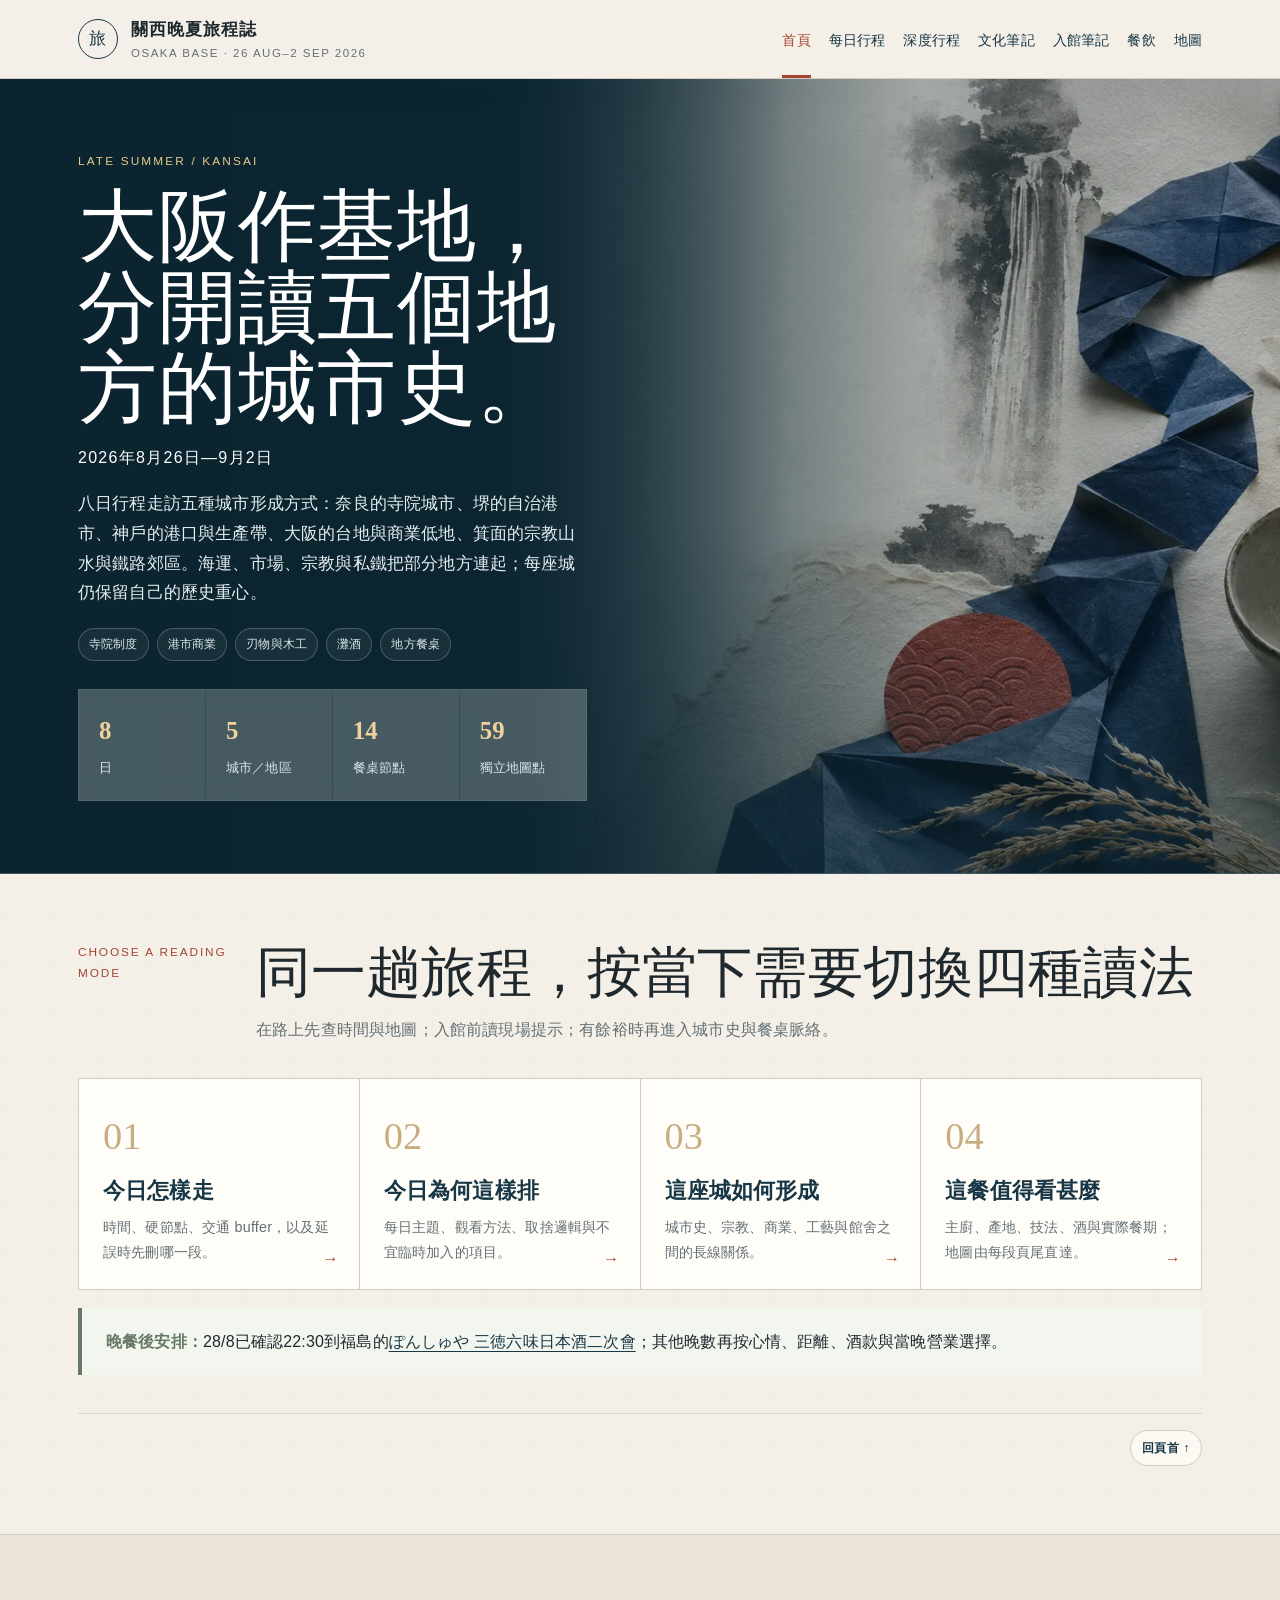
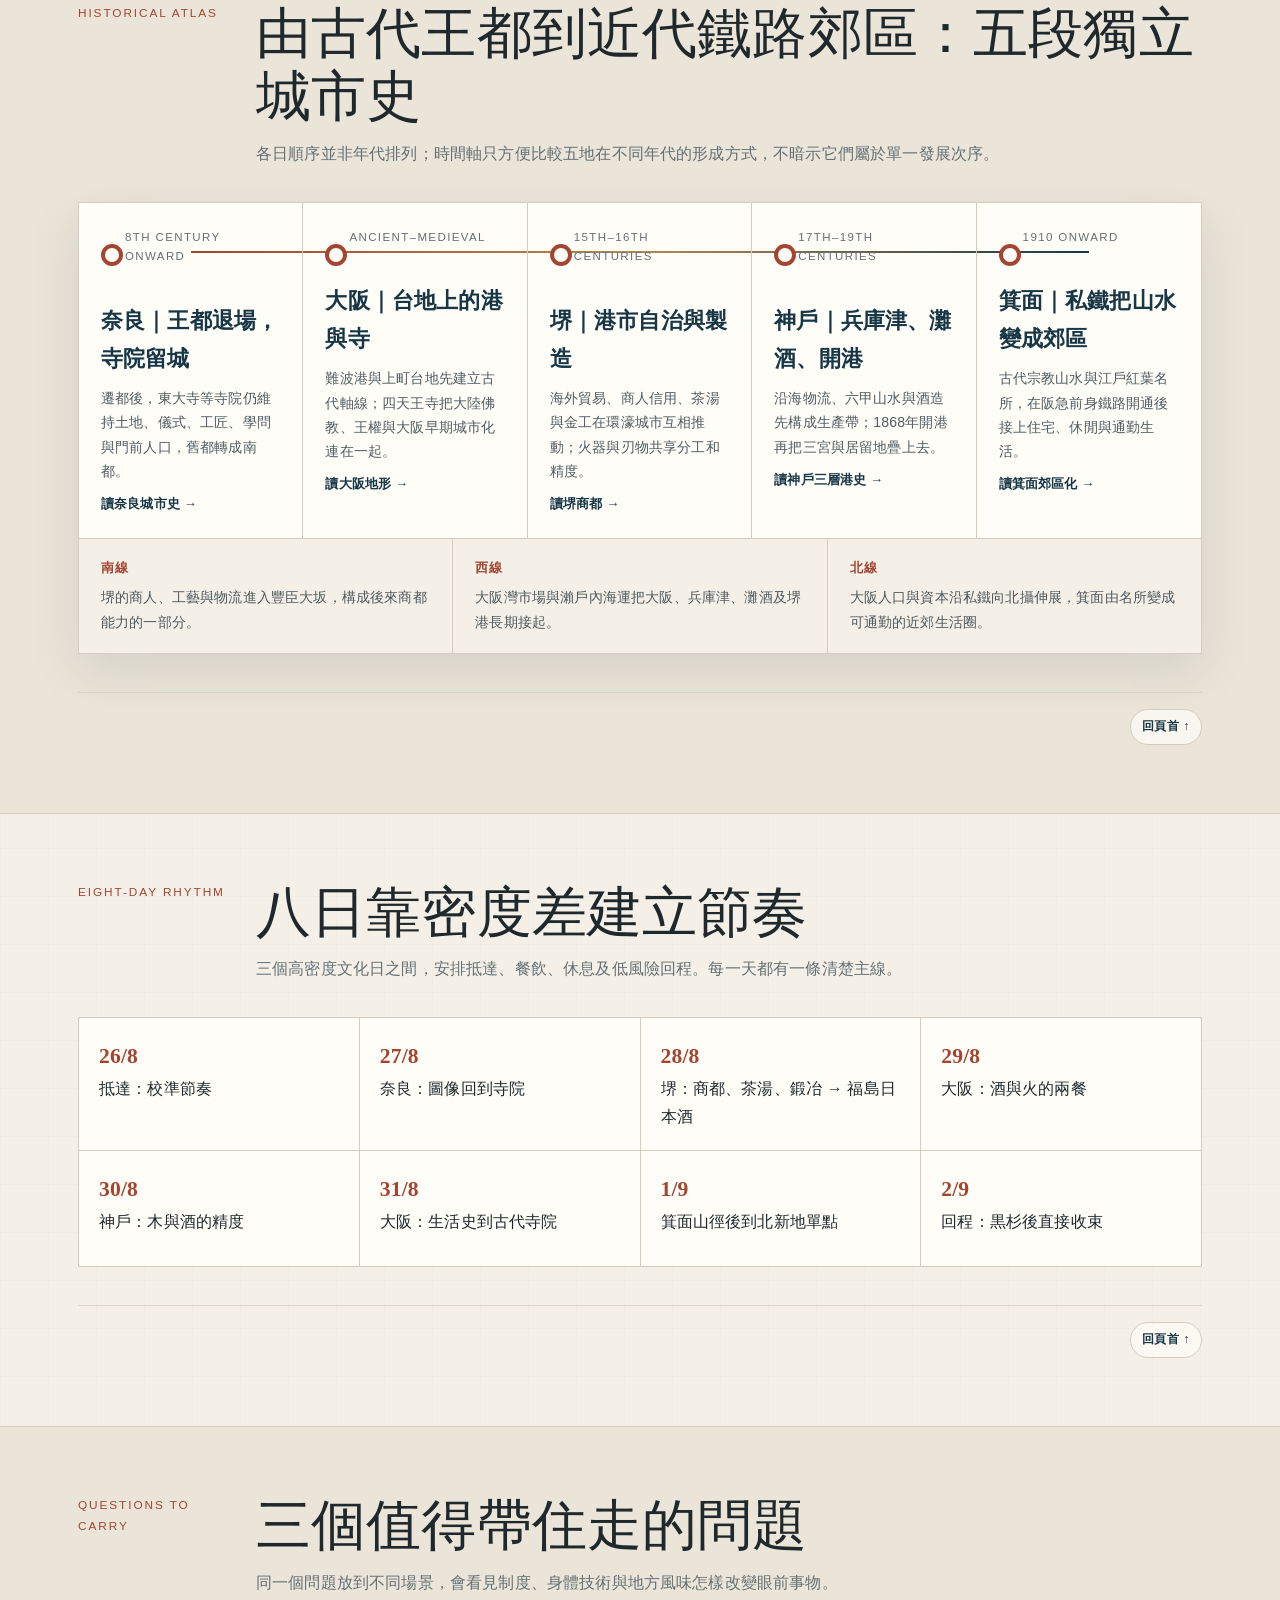
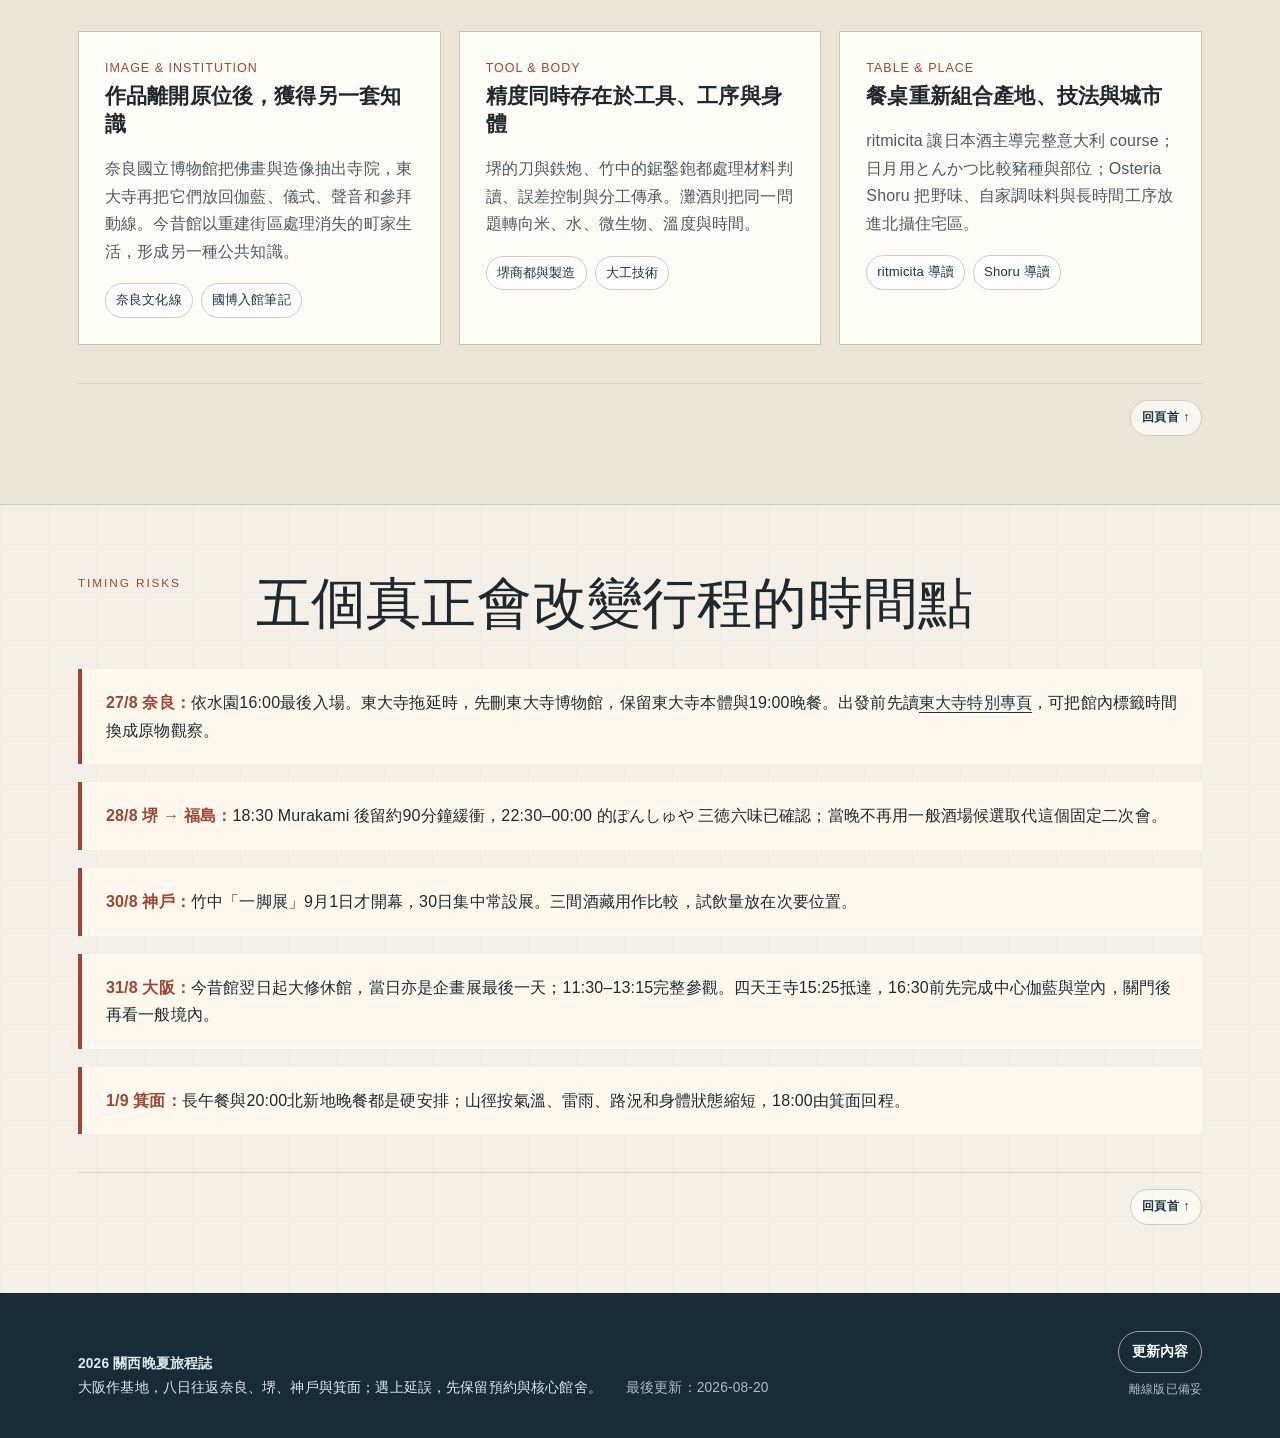
==== commit f71cd210: "Integrate confirmed 28 Aug sake stop" ====
--- a/index.html
+++ b/index.html
@@ -48,7 +48,7 @@
       <p class="date">2026年8月26日—9月2日</p>
       <p class="lede">八日行程走訪五種城市形成方式：奈良的寺院城市、堺的自治港市、神戶的港口與生產帶、大阪的台地與商業低地、箕面的宗教山水與鐵路郊區。海運、市場、宗教與私鐵把部分地方連起；每座城仍保留自己的歷史重心。</p>
       <div class="hero-route-note" aria-label="旅程主題"><span>寺院制度</span><span>港市商業</span><span>刃物與木工</span><span>灘酒</span><span>地方餐桌</span></div>
-      <div class="stat-row"><div class="stat"><strong>8</strong><span>日</span></div><div class="stat"><strong>5</strong><span>城市／地區</span></div><div class="stat"><strong>14</strong><span>餐桌節點</span></div><div class="stat"><strong>58</strong><span>獨立地圖點</span></div></div>
+      <div class="stat-row"><div class="stat"><strong>8</strong><span>日</span></div><div class="stat"><strong>5</strong><span>城市／地區</span></div><div class="stat"><strong>14</strong><span>餐桌節點</span></div><div class="stat"><strong>59</strong><span>獨立地圖點</span></div></div>
     </div><div aria-hidden="true"></div></div>
   </section>
 
@@ -60,7 +60,7 @@
       <a class="mode-card" href="culture.html"><span class="mode-no">03</span><strong>這座城如何形成</strong><span>城市史、宗教、商業、工藝與館舍之間的長線關係。</span></a>
       <a class="mode-card" href="food.html"><span class="mode-no">04</span><strong>這餐值得看甚麼</strong><span>主廚、產地、技法、酒與實際餐期；地圖由每段頁尾直達。</span></a>
     </nav>
-    <div class="notice sage"><strong>晚餐後仍有餘裕：</strong><a href="drinks.html">酒場與食後一杯</a>按心情、距離、酒款與當晚實際營業整理多個候選；毋須預先寫死一間。</div>
+    <div class="notice sage"><strong>晚餐後安排：</strong>28/8已確認22:30到福島的<a href="drinks.html#d0828-drinks">ぽんしゅや 三徳六味日本酒二次會</a>；其他晚數再按心情、距離、酒款與當晚營業選擇。</div>
   </div></section>
 
   <section class="section alt"><div class="wrap">
@@ -82,7 +82,7 @@
     <div class="storyline">
       <a href="deep-itinerary.html#arrival"><strong>26/8</strong><span>抵達：校準節奏</span></a>
       <a href="deep-itinerary.html#nara"><strong>27/8</strong><span>奈良：圖像回到寺院</span></a>
-      <a href="deep-itinerary.html#sakai"><strong>28/8</strong><span>堺：商都、茶湯、鍛冶</span></a>
+      <a href="deep-itinerary.html#sakai"><strong>28/8</strong><span>堺：商都、茶湯、鍛冶 → 福島日本酒</span></a>
       <a href="deep-itinerary.html#food-day"><strong>29/8</strong><span>大阪：酒與火的兩餐</span></a>
       <a href="deep-itinerary.html#kobe"><strong>30/8</strong><span>神戶：木與酒的精度</span></a>
       <a href="deep-itinerary.html#osaka"><strong>31/8</strong><span>大阪：生活史到古代寺院</span></a>
@@ -97,14 +97,15 @@
     <article class="card"><div class="meta">Table & place</div><h3>餐桌重新組合產地、技法與城市</h3><p>ritmicita 讓日本酒主導完整意大利 course；日月用とんかつ比較豬種與部位；Osteria Shoru 把野味、自家調味料與長時間工序放進北攝住宅區。</p><div class="contextual-links"><a href="food.html#ritmicita">ritmicita 導讀</a><a href="food.html#shoru">Shoru 導讀</a></div></article>
   </div></div></section>
 
-  <section class="section"><div class="wrap"><div class="section-heading"><div class="label">Timing risks</div><div><h2>四個真正會改變行程的時間點</h2></div></div>
+  <section class="section"><div class="wrap"><div class="section-heading"><div class="label">Timing risks</div><div><h2>五個真正會改變行程的時間點</h2></div></div>
     <div class="notice"><strong>27/8 奈良：</strong>依水園16:00最後入場。東大寺拖延時，先刪東大寺博物館，保留東大寺本體與19:00晚餐。出發前先讀<a href="todaiji.html">東大寺特別專頁</a>，可把館內標籤時間換成原物觀察。</div>
+    <div class="notice"><strong>28/8 堺 → 福島：</strong>18:30 Murakami 後留約90分鐘緩衝，22:30–00:00 的ぽんしゅや 三徳六味已確認；當晚不再用一般酒場候選取代這個固定二次會。</div>
     <div class="notice"><strong>30/8 神戶：</strong>竹中「一脚展」9月1日才開幕，30日集中常設展。三間酒藏用作比較，試飲量放在次要位置。</div>
     <div class="notice"><strong>31/8 大阪：</strong>今昔館翌日起大修休館，當日亦是企畫展最後一天；11:30–13:15完整參觀。四天王寺15:25抵達，16:30前先完成中心伽藍與堂內，關門後再看一般境內。</div>
     <div class="notice"><strong>1/9 箕面：</strong>長午餐與20:00北新地晚餐都是硬安排；山徑按氣溫、雷雨、路況和身體狀態縮短，18:00由箕面回程。</div>
   </div></section>
 </main>
-<footer class="footer"><div class="wrap footer-grid"><div><strong>2026 關西晚夏旅程誌</strong><br>大阪作基地，八日往返奈良、堺、神戶與箕面；遇上延誤，先保留預約與核心館舍。</div><div class="updated">最後更新：2026-07-23</div></div></footer>
+<footer class="footer"><div class="wrap footer-grid"><div><strong>2026 關西晚夏旅程誌</strong><br>大阪作基地，八日往返奈良、堺、神戶與箕面；遇上延誤，先保留預約與核心館舍。</div><div class="updated">最後更新：2026-08-20</div></div></footer>
 <nav class="mobile-tools" aria-label="手機捷徑"><a href="daily.html">每日</a><a href="deep-itinerary.html">深度</a><a href="maps.html">地圖</a><a href="food.html">餐飲</a></nav>
 </body>
 </html>
--- a/assets/style.css
+++ b/assets/style.css
@@ -46,17 +46,17 @@
 .route-board{background:rgba(255,255,255,.08);border:1px solid rgba(255,255,255,.17);border-radius:24px;padding:22px}.route-board .route-date{display:flex;align-items:center;justify-content:space-between;color:#d9e6e9;font-size:.84rem}.route-line{position:relative;margin:28px 10px 8px;padding-left:28px}.route-line::before{content:"";position:absolute;left:7px;top:7px;bottom:10px;width:2px;background:linear-gradient(#e7c88c,#dfeaed)}.route-stop{position:relative;padding:0 0 22px 18px}.route-stop::before{content:"";position:absolute;left:-27px;top:.42em;width:11px;height:11px;border-radius:50%;background:#e7c88c;border:3px solid var(--navy-2)}.route-stop strong{display:block;font-size:.96rem}.route-stop span{font-size:.78rem;color:#d6e2e6}
 .quick-nav{display:flex;flex-wrap:wrap;gap:10px;margin:28px 0}.quick-nav a{border:1px solid var(--line);background:var(--card);padding:7px 12px;border-radius:999px;text-decoration:none;font-size:.86rem}
 .timeline{display:grid;gap:18px}.day-card{scroll-margin-top:110px;display:grid;grid-template-columns:132px minmax(0,1fr) 250px;gap:24px;background:var(--card);border:1px solid var(--line);padding:26px}.datebox{font-family:var(--serif);font-size:1.62rem;color:var(--navy);line-height:1.16}.datebox small{font-family:var(--sans);font-size:.73rem;color:var(--muted);letter-spacing:.12em;text-transform:uppercase}.day-card h2{font-family:var(--serif);font-size:1.45rem;margin:0 0 6px}.day-card .summary{color:var(--muted);margin:0 0 15px}.schedule{width:100%;border-collapse:collapse}.schedule td{padding:8px 0;border-bottom:1px solid #e5dfd4;vertical-align:top}.schedule tr:last-child td{border-bottom:0}.schedule td:first-child{width:110px;font-weight:700;color:var(--navy);white-space:nowrap}.day-aside{border-left:1px solid var(--line);padding-left:22px;font-size:.9rem;color:var(--muted)}.day-aside h3{font-size:.93rem;color:var(--ink);margin:0 0 7px}.day-aside ul{margin:0;padding-left:1.15rem}.chip{display:inline-block;border:1px solid var(--line);background:white;padding:3px 9px;border-radius:999px;font-size:.76rem;margin:2px 4px 2px 0}.chip.core{border-color:#9ab0ba;color:var(--navy)}.chip.cut{border-color:#d7b4a8;color:var(--vermilion)}.chip.food{border-color:#cdb98e;color:#7a5b25}
-.schedule .context-link{font-weight:650;text-decoration-color:rgba(27,65,80,.38);text-decoration-thickness:.08em}.schedule .context-link::after{display:inline-block;margin-left:.35em;color:var(--muted);font-size:.72em;text-decoration:none}.schedule .museum-link::after{content:"入館"}.schedule .food-link::after{content:"餐飲"}.schedule .culture-link::after{content:"文化"}.schedule .map-link::after{content:"地圖"}.schedule .drink-link::after{content:"可選"}.schedule .context-link:hover{color:var(--vermilion);text-decoration-color:currentColor}
+.schedule .context-link{font-weight:650;text-decoration-color:rgba(27,65,80,.38);text-decoration-thickness:.08em}.schedule .context-link::after{display:inline-block;margin-left:.35em;color:var(--muted);font-size:.72em;text-decoration:none}.schedule .museum-link::after{content:"入館"}.schedule .food-link::after{content:"餐飲"}.schedule .culture-link::after{content:"文化"}.schedule .map-link::after{content:"地圖"}.schedule .drink-link::after{content:"可選"}.schedule .confirmed-link::after{content:"已確認"}.schedule .context-link:hover{color:var(--vermilion);text-decoration-color:currentColor}
 .essay{max-width:930px;margin:0 auto 58px;scroll-margin-top:110px}.essay .kicker{color:var(--vermilion);font-size:.77rem;letter-spacing:.14em;text-transform:uppercase}.essay h2{font-family:var(--serif);font-size:clamp(2rem,4vw,3.15rem);line-height:1.2;font-weight:500;margin:.2em 0 .55em}.essay h3{font-size:1.1rem;margin:1.8em 0 .4em}.essay p{font-size:1.01rem}.pullquote{font-family:var(--serif);font-size:1.55rem;line-height:1.5;color:var(--navy);border-left:3px solid var(--gold);padding-left:20px;margin:30px 0}
 .museum-grid{display:grid;grid-template-columns:repeat(2,1fr);gap:18px}.museum-card{scroll-margin-top:110px;background:var(--card);border:1px solid var(--line);padding:26px}.museum-card h2{font-family:var(--serif);font-size:1.5rem;margin:.15em 0 .35em}.museum-card .hours{font-size:.83rem;color:var(--muted);border-top:1px solid var(--line);padding-top:13px;margin-top:16px}.focus-list{display:grid;grid-template-columns:90px 1fr;gap:8px 16px;margin-top:16px}.focus-list dt{font-weight:700;color:var(--navy)}.focus-list dd{margin:0;color:#4e595d}.source-links{margin-top:16px;font-size:.84rem}.source-links a{margin-right:12px}
 .table-wrap{overflow-x:auto}.table{width:100%;border-collapse:collapse;background:var(--card);border:1px solid var(--line);min-width:780px}.table th,.table td{text-align:left;vertical-align:top;padding:14px 16px;border-bottom:1px solid var(--line)}.table th{background:#e9e3d8;color:var(--navy);font-size:.86rem}.table tr:last-child td{border-bottom:0}.table td:first-child{white-space:nowrap}
 .food-card{display:grid;grid-template-columns:150px minmax(0,1fr) 250px;gap:24px;background:var(--card);border:1px solid var(--line);padding:24px;scroll-margin-top:110px}.food-card+.food-card{margin-top:14px}.food-time{font-family:var(--serif);font-size:1.28rem;color:var(--navy)}.food-card h2{font-family:var(--serif);font-size:1.4rem;margin:0 0 6px}.food-card .address{font-size:.86rem;color:var(--muted)}.food-note{font-size:.9rem;color:var(--muted);border-left:1px solid var(--line);padding-left:20px}
 .map-grid{display:grid;grid-template-columns:repeat(2,1fr);gap:18px}.map-card{background:var(--card);border:1px solid var(--line);padding:24px;scroll-margin-top:110px}.map-card h2{font-family:var(--serif);font-size:1.45rem;margin:.1em 0 .5em}.route-steps{counter-reset:step;list-style:none;padding:0;margin:20px 0}.route-steps li{counter-increment:step;position:relative;padding:0 0 18px 40px}.route-steps li::before{content:counter(step);position:absolute;left:0;top:0;width:25px;height:25px;border-radius:50%;background:var(--navy);color:white;display:grid;place-items:center;font-size:.75rem}.route-steps li:not(:last-child)::after{content:"";position:absolute;left:12px;top:25px;bottom:0;border-left:1px dashed var(--gold)}.map-actions{display:flex;flex-wrap:wrap;gap:8px}.button{display:inline-flex;align-items:center;justify-content:center;gap:8px;border:1px solid var(--navy);background:var(--navy);color:white!important;text-decoration:none;padding:9px 13px;border-radius:999px;font-size:.84rem;font-weight:700}.button.secondary{background:transparent;color:var(--navy)!important}.button:hover{background:var(--vermilion);border-color:var(--vermilion);color:white!important}
 .checklist{display:grid;grid-template-columns:repeat(3,1fr);gap:14px}.check-item{background:var(--card);border:1px solid var(--line);padding:18px}.check-item strong{display:block;color:var(--navy)}
-.footer{background:#172c37;color:#dfe8eb;padding:38px 0;font-size:.86rem}.footer-grid{display:flex;justify-content:space-between;gap:24px;align-items:flex-end}.footer a{color:white}.footer .updated{color:#aebfc5}
+.footer{background:#172c37;color:#dfe8eb;padding:38px 0;font-size:.86rem}.footer-grid{display:flex;justify-content:space-between;gap:24px;align-items:flex-end}.footer a{color:white}.footer .updated{color:#aebfc5}.offline-control{display:flex;flex-direction:column;align-items:flex-end;gap:6px;margin-left:auto}.offline-update{appearance:none;border:1px solid rgba(255,255,255,.55);border-radius:999px;background:transparent;color:white;padding:8px 13px;font:inherit;font-weight:700;cursor:pointer}.offline-update:hover{background:white;color:var(--navy)}.offline-update:disabled{cursor:wait;opacity:.65}.offline-status{color:#aebfc5;font-size:.76rem;white-space:nowrap}
 .mobile-tools{display:none}
 @media(max-width:980px){.hero-grid{grid-template-columns:1fr;min-height:0}.hero-art{min-height:300px}.grid-3,.museum-grid,.map-grid{grid-template-columns:1fr}.day-card,.food-card{grid-template-columns:115px 1fr}.day-aside,.food-note{grid-column:2;border-left:0;border-top:1px solid var(--line);padding:15px 0 0}.stat-row{grid-template-columns:repeat(2,1fr)}}
-@media(max-width:760px){.wrap{padding:0 19px}.header-row{min-height:68px}.nav-toggle{display:block}.nav{display:none;position:absolute;left:0;right:0;top:68px;background:var(--paper);border-bottom:1px solid var(--line);padding:14px 19px;box-shadow:var(--shadow)}.nav.open{display:grid;grid-template-columns:repeat(2,1fr);gap:6px 16px}.nav a{padding:8px 0;border-bottom:1px solid var(--line)}.brand-copy span{display:none}.hero-grid{padding-top:54px;padding-bottom:54px}.hero h1,.page-hero h1{font-size:clamp(2.8rem,15vw,4.5rem)}.page-hero{padding:58px 0 42px}.section{padding:50px 0}.section-heading{grid-template-columns:1fr;gap:8px}.grid-2,.checklist{grid-template-columns:1fr}.day-card,.food-card{grid-template-columns:1fr;padding:21px}.day-aside,.food-note{grid-column:auto}.schedule td:first-child{width:92px}.focus-list{grid-template-columns:74px 1fr}.footer-grid{display:block}.mobile-tools{display:flex;position:fixed;left:12px;right:12px;bottom:12px;z-index:40;background:rgba(255,253,248,.95);backdrop-filter:blur(10px);border:1px solid var(--line);border-radius:999px;box-shadow:var(--shadow);overflow:hidden}.mobile-tools a{flex:1;text-align:center;padding:10px 4px;text-decoration:none;font-size:.75rem}.footer{padding-bottom:82px}}
+@media(max-width:760px){.wrap{padding:0 19px}.header-row{min-height:68px}.nav-toggle{display:block}.nav{display:none;position:absolute;left:0;right:0;top:68px;background:var(--paper);border-bottom:1px solid var(--line);padding:14px 19px;box-shadow:var(--shadow)}.nav.open{display:grid;grid-template-columns:repeat(2,1fr);gap:6px 16px}.nav a{padding:8px 0;border-bottom:1px solid var(--line)}.brand-copy span{display:none}.hero-grid{padding-top:54px;padding-bottom:54px}.hero h1,.page-hero h1{font-size:clamp(2.8rem,15vw,4.5rem)}.page-hero{padding:58px 0 42px}.section{padding:50px 0}.section-heading{grid-template-columns:1fr;gap:8px}.grid-2,.checklist{grid-template-columns:1fr}.day-card,.food-card{grid-template-columns:1fr;padding:21px}.day-aside,.food-note{grid-column:auto}.schedule td:first-child{width:92px}.focus-list{grid-template-columns:74px 1fr}.footer-grid{display:block}.offline-control{align-items:flex-start;margin:18px 0 0}.mobile-tools{display:flex;position:fixed;left:12px;right:12px;bottom:12px;z-index:40;background:rgba(255,253,248,.95);backdrop-filter:blur(10px);border:1px solid var(--line);border-radius:999px;box-shadow:var(--shadow);overflow:hidden}.mobile-tools a,.mobile-tools button{flex:1;text-align:center;padding:10px 4px;text-decoration:none;font-size:.75rem}.mobile-tools .offline-update{border:0;border-left:1px solid var(--line);border-radius:0;background:#183746;color:white;font-weight:700}.mobile-tools .offline-update:disabled{color:white}.footer{padding-bottom:82px}}
 @media print{.site-header,.mobile-tools,.map-actions,.footer{display:none}.hero,.page-hero{background:white;color:black;padding:20px 0}.hero .lede,.page-hero p{color:black}.section{padding:28px 0}.card,.day-card,.museum-card,.food-card,.map-card{break-inside:avoid;box-shadow:none}.wrap{max-width:none}}
 @media print{.back-to-top{display:none}}
 
@@ -111,7 +111,7 @@
 .section-heading p{font-size:1rem}.card,.connect-card,.food-feature,.museum-feature,.day-card,.map-card{border-color:#cec4b4}.food-feature{box-shadow:0 12px 30px rgba(24,55,70,.055)}
 .service-japanese{margin-top:18px;padding:18px 20px;border-left:3px solid var(--vermilion);background:#f7f2e8}.service-japanese>strong{display:block;color:var(--navy);font-family:var(--serif);font-size:1.08rem;margin-bottom:8px}.service-japanese dl,.service-japanese dl div{margin:0}.service-japanese dl div{display:grid;grid-template-columns:minmax(230px,.9fr) minmax(0,1.1fr);gap:16px;padding:10px 0;border-top:1px solid rgba(24,55,70,.13)}.service-japanese dt{font-weight:700}.service-japanese dd{margin:0;color:var(--muted);font-size:.9rem}.service-japanese dd span{display:block;color:var(--ink);margin-top:2px}@media(max-width:720px){.service-japanese dl div{grid-template-columns:1fr;gap:3px}}
 
-/* Optional post-dinner drinks */
+/* Post-dinner drinks */
 .drink-key{display:grid;grid-template-columns:repeat(4,1fr);gap:1px;background:var(--line);border:1px solid var(--line);margin:24px 0}.drink-key>div{display:grid;grid-template-columns:38px 1fr;gap:10px;align-items:center;background:var(--card);padding:15px}.drink-key strong{display:grid;place-items:center;width:34px;height:34px;border-radius:50%;background:var(--navy);color:#fff;font-family:var(--serif)}.drink-key span{font-size:.84rem;color:var(--muted)}
 .drink-night{scroll-margin-top:90px}.drink-options{display:grid;grid-template-columns:repeat(2,minmax(0,1fr));gap:16px}.featured-night{grid-template-columns:repeat(2,minmax(0,1fr))}.drink-option{background:var(--card);border:1px solid var(--line);padding:24px;box-shadow:0 10px 28px rgba(24,55,70,.045)}.drink-option.preferred{border-top:4px solid var(--vermilion)}.drink-option.stop-option{border-top:4px solid var(--sage)}.drink-option.detour-option{border-top:4px solid var(--gold)}.drink-option h3{font-family:var(--serif);font-size:1.55rem;line-height:1.25;margin:.55rem 0}.drink-option p{margin:.55rem 0;color:#48565b}.drink-option .transfer{color:var(--ink)}.option-top{display:flex;justify-content:space-between;gap:12px;align-items:center}.mood,.fit{font-size:.72rem;letter-spacing:.08em}.mood{color:var(--vermilion);text-transform:uppercase}.fit{color:var(--sage);text-align:right}.caveat{margin-top:16px!important;padding:12px 14px;background:#f5efe4;border-left:3px solid var(--gold);font-size:.86rem}.option-actions{display:flex;flex-wrap:wrap;gap:7px;margin-top:18px}.option-actions a{display:inline-flex;border:1px solid var(--line);background:#fff;padding:5px 10px;border-radius:999px;text-decoration:none;font-size:.8rem;font-weight:700}.decision-strip{display:grid;grid-template-columns:repeat(5,1fr);gap:1px;background:var(--line);border:1px solid var(--line);margin-top:18px}.decision-strip.four{grid-template-columns:repeat(4,1fr)}.decision-strip>div{background:#fffaf1;padding:14px}.decision-strip strong,.decision-strip span{display:block}.decision-strip strong{color:var(--vermilion);font-size:.78rem}.decision-strip span{margin-top:3px;font-family:var(--serif)}
 @media(max-width:900px){.drink-key,.decision-strip{grid-template-columns:repeat(2,1fr)}}
@@ -149,7 +149,7 @@
 .todaiji-hero-copy{max-width:790px}
 .todaiji-kana{margin:18px 0 0;font-family:var(--serif);font-size:1.25rem;letter-spacing:.14em;color:#f1d59f}
 .todaiji-kana span{font-family:var(--sans);font-size:.68rem;letter-spacing:.16em;color:#d5e4df}
-.todaiji-hero h1{font-family:var(--serif);font-size:clamp(3.5rem,7vw,6.8rem);font-weight:500;letter-spacing:.01em;line-height:1.02;margin:.12em 0 .28em}
+.todaiji-hero h1{font-family:var(--serif);font-size:clamp(3.3rem,5.3vw,5.6rem);font-weight:500;letter-spacing:.01em;line-height:1.02;margin:.12em 0 .28em}
 .todaiji-hero .lede{max-width:760px;font-size:1.08rem;color:#e1ece8}
 .todaiji-hero-actions{display:flex;flex-wrap:wrap;gap:10px;margin-top:28px}
 .todaiji-hero .button{background:var(--todaiji-copper);border-color:var(--todaiji-copper)}
@@ -220,9 +220,9 @@
 .hall-compare label{display:flex;justify-content:space-between;margin-top:22px;font-weight:700;color:var(--navy)}
 .hall-compare input{width:100%;accent-color:var(--todaiji-copper)}
 .hall-compare>p{font-size:.87rem;color:var(--muted)}
-.route-switcher,.material-controls,.reconstruction-switch{display:flex;flex-wrap:wrap;gap:8px;margin-bottom:20px}
-.route-switcher button,.material-controls button,.reconstruction-switch button{border:1px solid #a99f91;background:var(--card);color:var(--navy);padding:8px 14px;border-radius:999px;font-weight:700;font-size:.84rem}
-.route-switcher button.active,.material-controls button.active,.reconstruction-switch button.active{background:var(--todaiji-copper);border-color:var(--todaiji-copper);color:#fff}
+.route-switcher,.reconstruction-switch{display:flex;flex-wrap:wrap;gap:8px;margin-bottom:20px}
+.route-switcher button,.reconstruction-switch button{border:1px solid #a99f91;background:var(--card);color:var(--navy);padding:8px 14px;border-radius:999px;font-weight:700;font-size:.84rem}
+.route-switcher button.active,.reconstruction-switch button.active{background:var(--todaiji-copper);border-color:var(--todaiji-copper);color:#fff}
 .route-panel{background:var(--card);border:1px solid var(--line);box-shadow:var(--shadow)}
 .route-summary{display:grid;grid-template-columns:110px 1fr 1fr;gap:18px;padding:20px 24px;background:#173b3a;color:#e4ece9;align-items:start}
 .route-summary strong{color:#f0d393}
@@ -334,7 +334,7 @@
   .todaiji-hero-art img{object-position:62% center}
   .todaiji-hero-art::after{background:linear-gradient(0deg,rgba(10,30,30,.99) 0%,rgba(10,30,30,.9) 62%,rgba(10,30,30,.28) 100%)}
   .todaiji-hero-grid{display:block;padding-top:250px;padding-bottom:88px}
-  .todaiji-hero h1{font-size:clamp(2.8rem,13vw,4.2rem)}
+  .todaiji-hero h1{font-size:clamp(2.25rem,9.2vw,3.5rem)}
   .hero-thesis{display:none}
   .image-credit{left:19px;right:19px;bottom:12px}
   .todaiji-local-nav{top:68px}
@@ -375,7 +375,7 @@
   .hall-outline{transition:none}
 }
 @media print{
-  .todaiji-local-nav,.todaiji-hero-actions,.route-switcher,.material-controls,.reconstruction-switch,.video-frame,.field-actions{display:none}
+  .todaiji-local-nav,.todaiji-hero-actions,.route-switcher,.reconstruction-switch,.video-frame,.field-actions{display:none}
   .todaiji-hero{min-height:0;background:#fff;color:#000}
   .todaiji-hero-art{display:none}.todaiji-hero-grid{display:block;padding:24px}.todaiji-hero .lede,.todaiji-kana{color:#000}
   .todaiji-stop{break-inside:avoid;box-shadow:none}
